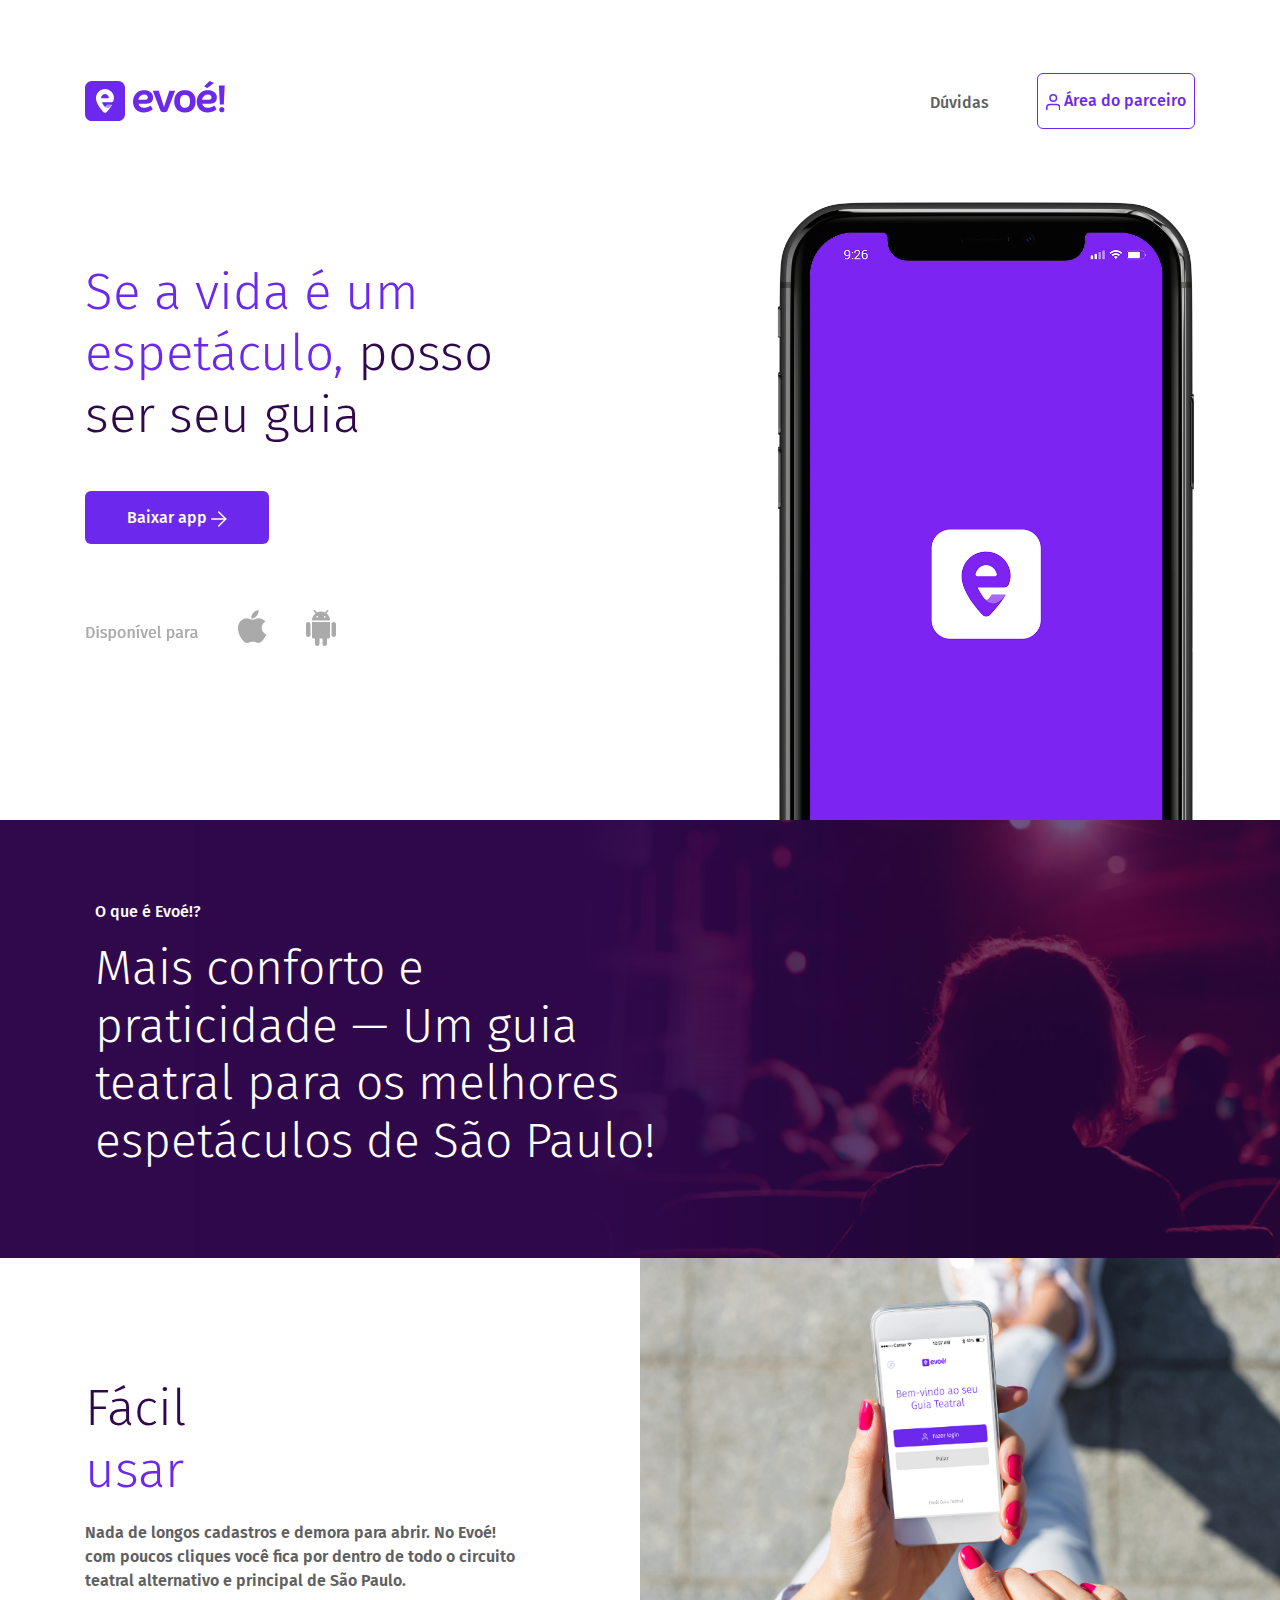
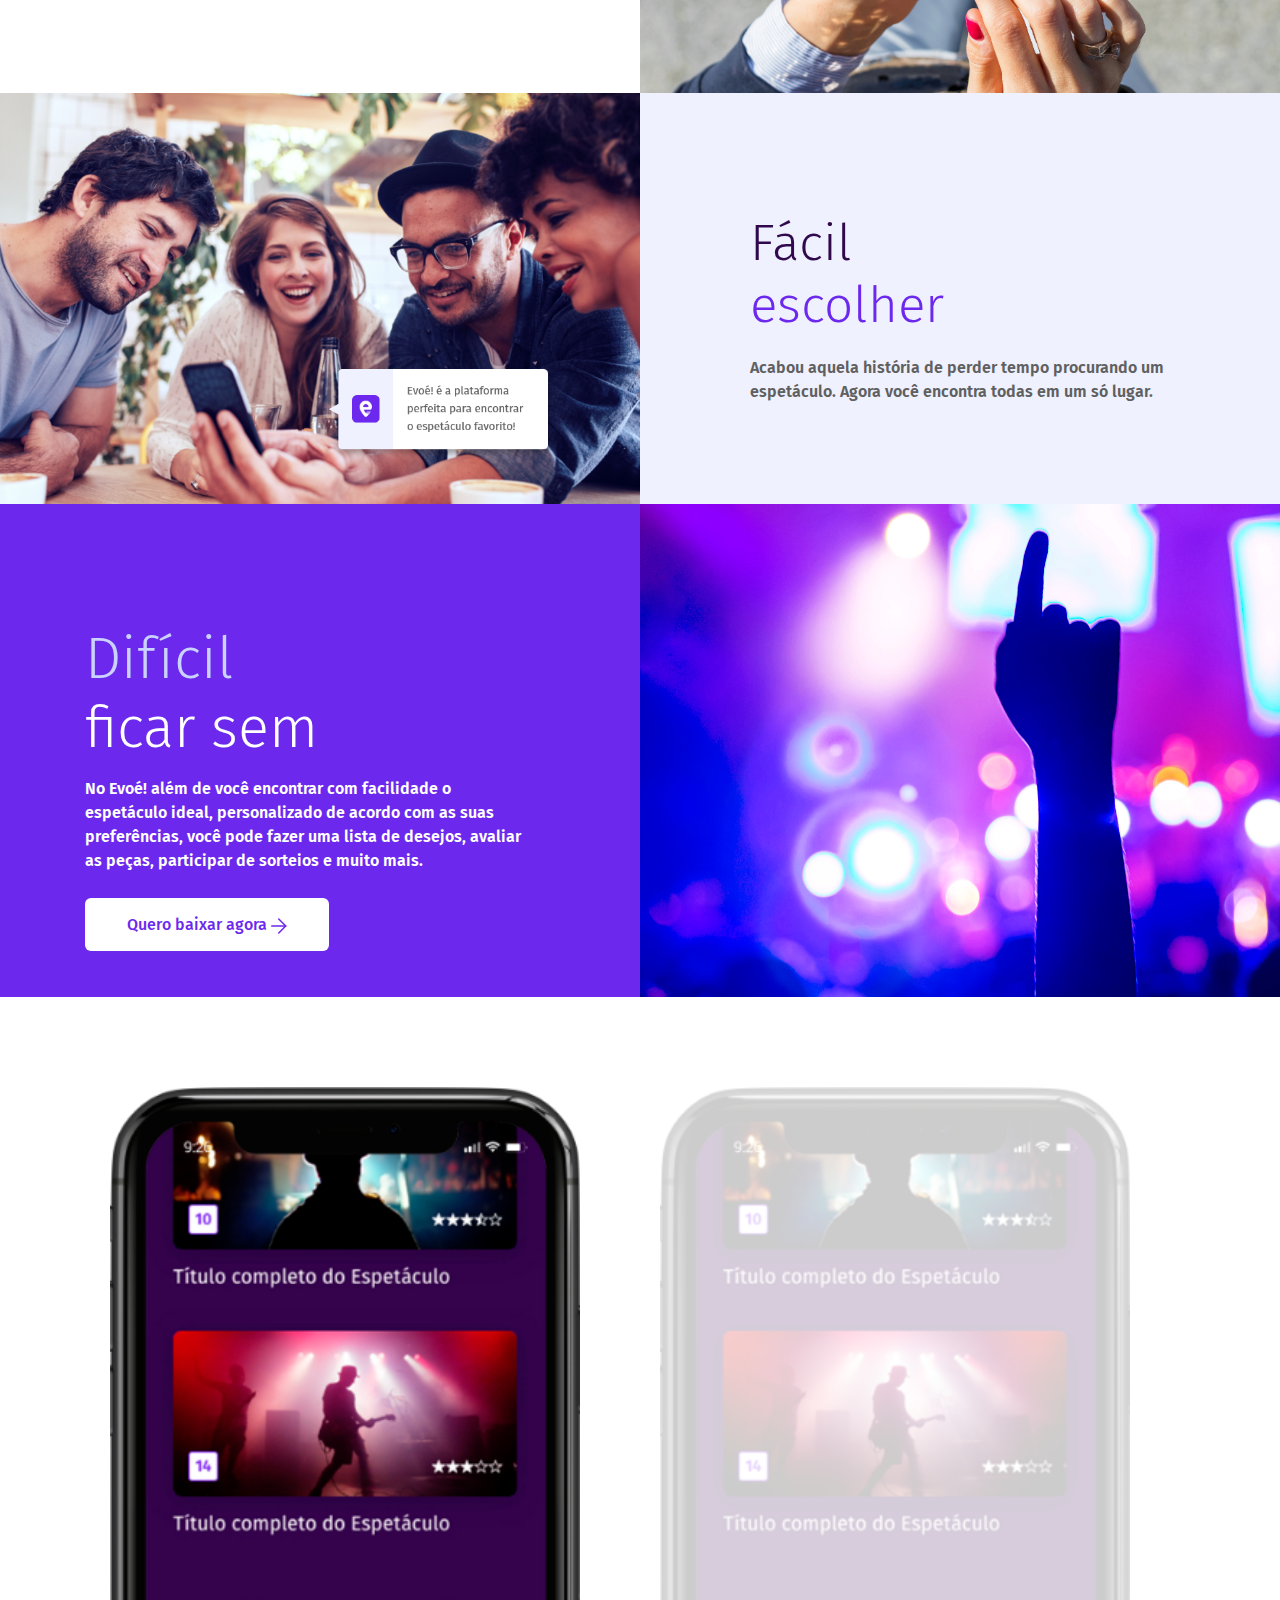
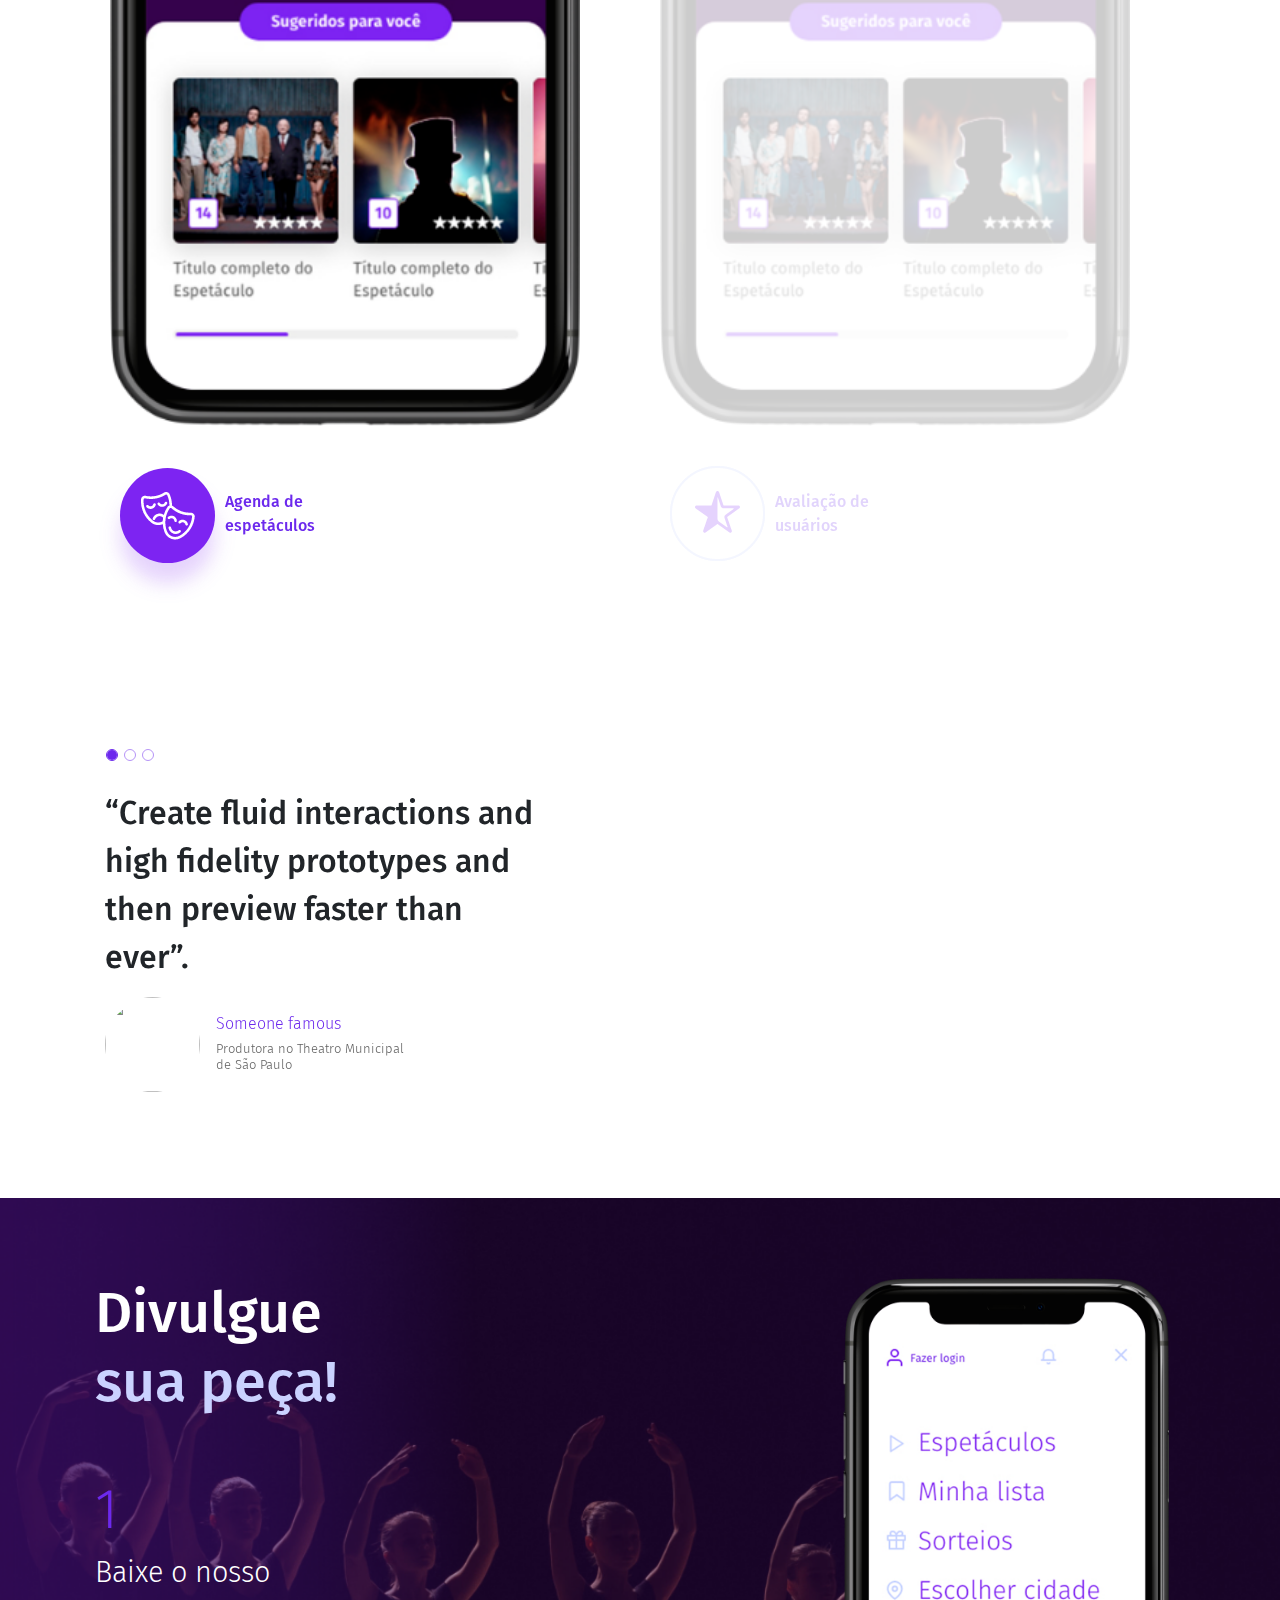
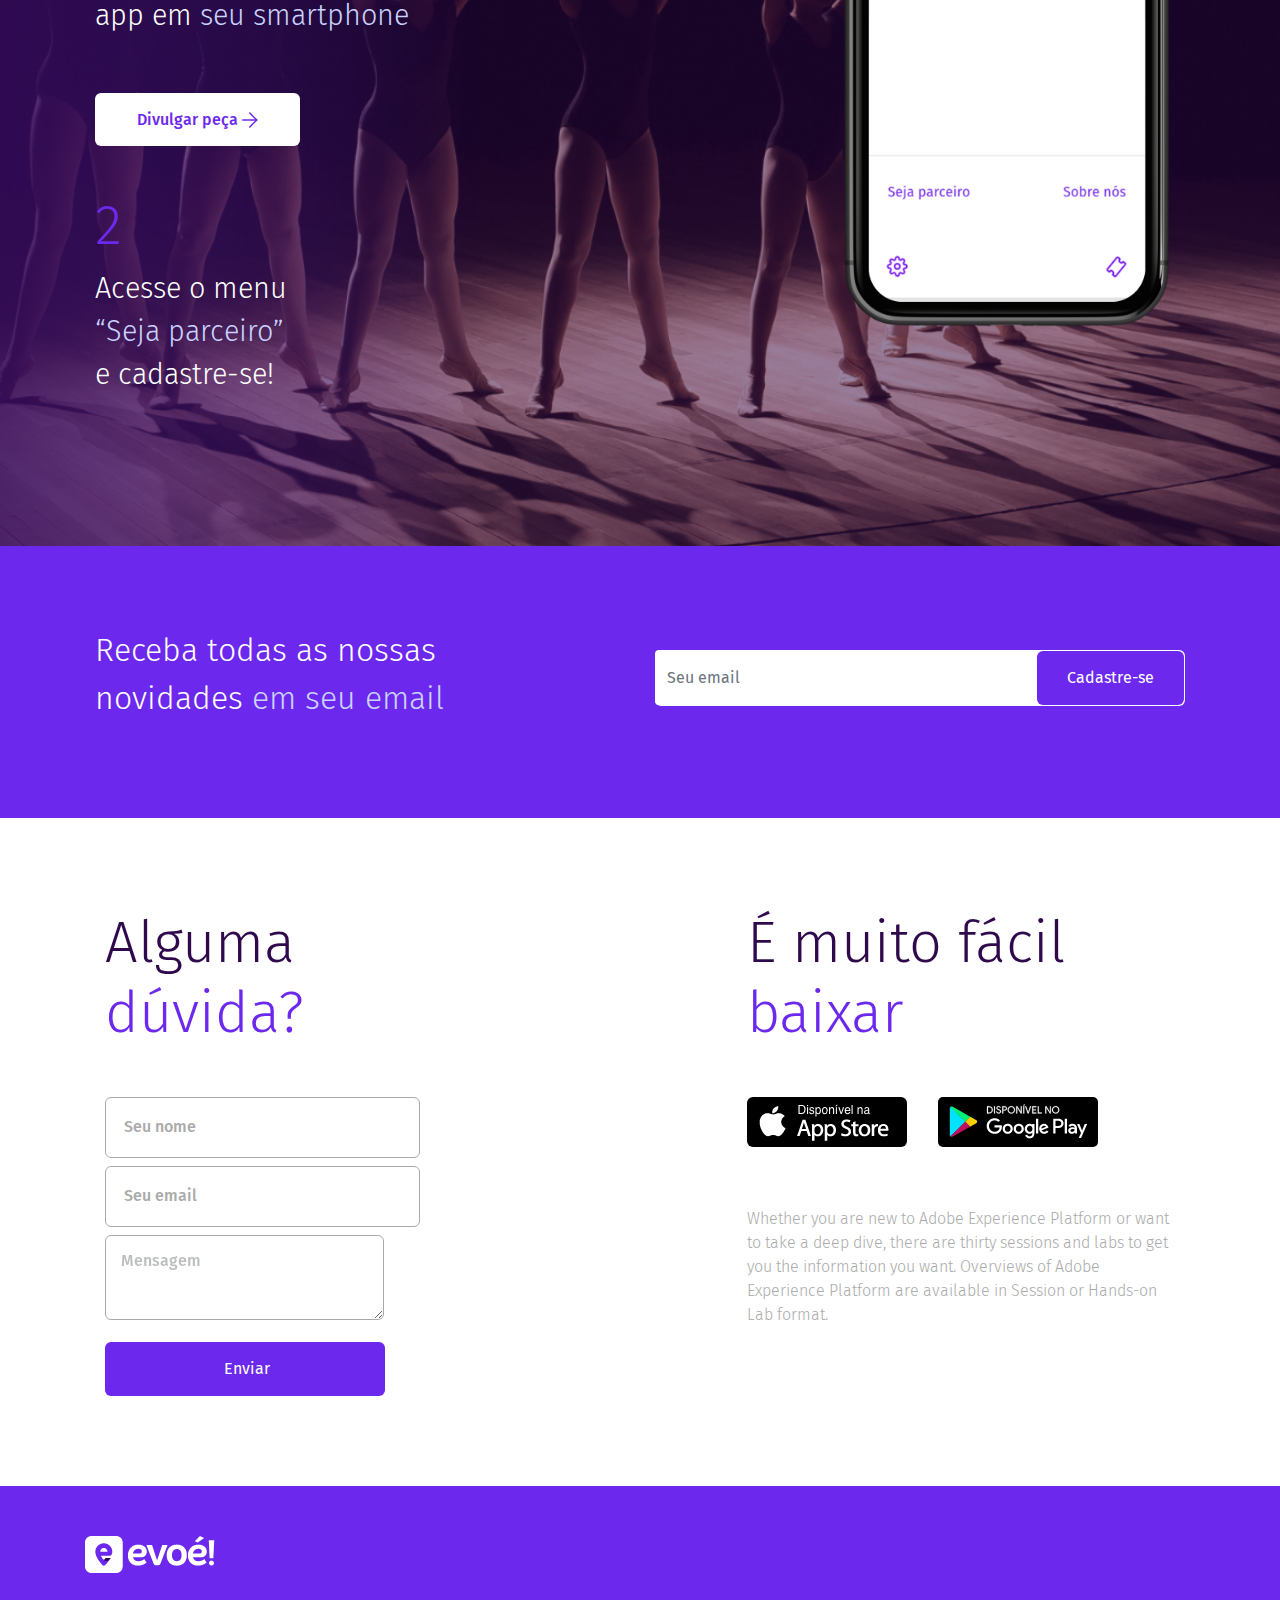
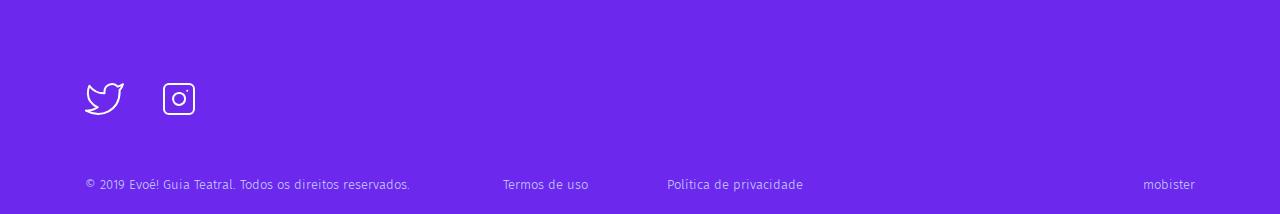
==== index.html @ 90851641 "acho q agora acabou" ====
<!doctype html>
<html lang="pt-br">
  <head>
    <!-- Required meta tags -->
    <meta charset="utf-8">
    <meta name="viewport" content="width=device-width, initial-scale=1, shrink-to-fit=no">

    <!-- Bootstrap CSS -->
    <link rel="stylesheet" href="https://stackpath.bootstrapcdn.com/bootstrap/4.4.1/css/bootstrap.min.css" integrity="sha384-Vkoo8x4CGsO3+Hhxv8T/Q5PaXtkKtu6ug5TOeNV6gBiFeWPGFN9MuhOf23Q9Ifjh" crossorigin="anonymous">
    <link rel="stylesheet" type="text/css" href="./slick/slick.css">
    <link rel="stylesheet" type="text/css" href="./slick/slick-theme.css">
   
    <link rel="stylesheet" href="css/styles.css">

    <link href="https://fonts.googleapis.com/css?family=Fira+Sans:300,400,500,600,700&display=swap" rel="stylesheet">


    <title>Evoe</title>
  </head>
  <body>

    <nav class="navbar navbar-expand-lg" id="mainNav">
      <div class="container">
        <a class="navbar-brand" href="index.html"><img src="img/logo.png" alt="" class="img-fluid"></a>
        <button class="navbar-toggler navbar-toggler-right collapsed" type="button" data-toggle="collapse" data-target="#navbarResponsive" aria-controls="navbarResponsive" aria-expanded="false" aria-label="Toggle navigation">
          <span class="navbar-toggler-icon"></span>
        </button>
        <div class="navbar-collapse collapse" id="navbarResponsive" >
          <ul class="navbar-nav ml-auto">
            <li class="nav-item botao-duvidas">
              <a class="nav-link" href="#">Dúvidas</a>
            </li>
            <li class="nav-item">
              <a class="nav-link botao-area" href="#">
                <svg xmlns="http://www.w3.org/2000/svg" width="14.5" height="16.125" viewBox="0 0 14.5 16.125">
                  <g id="users" transform="translate(-0.25 -2.25)">
                    <path id="Caminho_236" data-name="Caminho 236" d="M14,19.875V18.25A3.25,3.25,0,0,0,10.75,15H4.25A3.25,3.25,0,0,0,1,18.25v1.625" transform="translate(0 -2.25)" fill="none" stroke="#6c29ed" stroke-linecap="round" stroke-linejoin="round" stroke-width="1.5"/>
                    <circle id="Elipse_21" data-name="Elipse 21" cx="3.25" cy="3.25" r="3.25" transform="translate(4.25 3)" stroke-width="1.5" stroke="#6c29ed" stroke-linecap="round" stroke-linejoin="round" fill="none"/>
                  </g>
                </svg>
                
                Área do parceiro
              </a>
            </li>
          </ul>
        </div>
      
    </nav>
    

    <div class="container">
        <div class="row">
          <div class="col-md-7">
            <h1 class="enfase1"><span class="cor1"> Se a vida é um<br/> espetáculo,</span> posso<br/> ser seu guia</h1>
            <a href="http://" class="botao2 d-block d-lg-inline">Baixar app <svg xmlns="http://www.w3.org/2000/svg" width="15.5" height="16.121" viewBox="0 0 15.5 16.121">
              <g id="arrow-right" transform="translate(-4.25 -3.939)">
                <line id="Linha_48" data-name="Linha 48" x2="14" transform="translate(5 12)" fill="none" stroke="#fff" stroke-linecap="round" stroke-linejoin="round" stroke-width="1.5"/>
                <path id="Caminho_237" data-name="Caminho 237" d="M12,5l7,7-7,7" fill="none" stroke="#fff" stroke-linecap="round" stroke-linejoin="round" stroke-width="1.5"/>
              </g>
            </svg>
            </a>

            <br/>

            <img src="img/disponivel.png" alt="" class="img-fluid disponivel">
          </div>
          <div class="col-md-5">
            <img src="img/celular.png" alt="" class="img-fluid float-right celular">
          </div>
        </div>
      </div>

    <section class="section1">
      <div class="container">
       <div class="row">
         <div class="col-md-12">
          <p class="d-none d-lg-block">O que é Evoé!?</p>
          <h1>Mais conforto e<br/> praticidade — Um guia<br/> teatral para os melhores<br/> espetáculos de São Paulo!</h1>
         </div>
       </div>
      </div>
    </section>

    <section class="section2">
        <div class="container">
         <div class="row">
          <div class="col-md-5">
            <h1>Fácil<br/> <span class="cor1">usar</span></h1>
            <p class="subtexto">
              Nada de longos cadastros e demora para abrir. No Evoé! com poucos cliques você fica por dentro de todo o circuito teatral alternativo e principal de São Paulo.
            </p>
            <img src="img/facilUsar.png" class="img-composicao img-fluid d-md-none d-lg-none" alt="">
          </div>
         </div>
        </div>
    </section>

    <section class="section3">
      <div class="container">
       <div class="row">
        <div class="col-md-5 offset-md-7">
          <h1>Fácil<br/> <span class="cor1">escolher</span></h1>
          <p class="subtexto">
            Acabou aquela história de perder tempo procurando um espetáculo. Agora você encontra todas em um só lugar.          </p>
          <img src="img/facilEscolher.png" class="img-composicao img-fluid d-md-none d-lg-none" alt="">
        </div>
       </div>
      </div>
  </section>

  <section class="section4">
    <div class="container">
     <div class="row">
      <div class="col-md-5">
        <h1>Difícil<br/> <span class="cor1">ficar sem</span></h1>
        <p class="subtexto">
          No Evoé! além de você encontrar com facilidade o espetáculo ideal, personalizado de acordo com as suas preferências, você pode fazer uma lista de desejos, avaliar as peças, participar de sorteios e muito mais.        </p>
          <a href="#" class="botao3 d-block d-lg-inline">Quero baixar agora <svg xmlns="http://www.w3.org/2000/svg" width="15.5" height="16.121" viewBox="0 0 15.5 16.121">
            <g id="arrow-right" transform="translate(-4.25 -3.939)">
              <line id="Linha_48" data-name="Linha 48" x2="14" transform="translate(5 12)" fill="none" stroke="#6c29ed" stroke-linecap="round" stroke-linejoin="round" stroke-width="1.5"/>
              <path id="Caminho_237" data-name="Caminho 237" d="M12,5l7,7-7,7" fill="none" stroke="#6c29ed" stroke-linecap="round" stroke-linejoin="round" stroke-width="1.5"/>
            </g>
          </svg>
          </a>
        <img src="img/dificilFicar.png" class="img-composicao img-fluid d-md-none d-lg-none" alt="">
      </div>
     </div>
    </div>
</section>

<section class="section5">
  <div class="container">
    <div id="carouselExampleIndicators d-none" class="carousel slide d-none" data-ride="carousel">
      <div class="row">
        <h1>Desfrute da melhor <br/><span class="cor1">experiência</span></h1>

      </div>
      <div class="row flex-column-reverse flex-lg-row">
      
            <div class="col-md-8">

              <ol class="carousel-indicators desfrute d-flex d-md-block">
                <li data-target="#carouselExampleIndicators" data-slide-to="0" class="active">
                  Agenda de <br/>espetáculos
                </li>
                <li data-target="#carouselExampleIndicators" data-slide-to="1">
                  Avaliação de <br/>usuários
                </li>
                <li data-target="#carouselExampleIndicators" data-slide-to="2">
                  Sorteio de <br/>ingressos
                </li>
              </ol>
            </div>
            <div class="col-md-4">
              <div id="carouselExampleIndicators" class="carousel slide" data-ride="carousel">
                <ol class="carousel-indicators desfrute2 d-none d-md-flex">
                  <li data-target="#carouselExampleIndicators" data-slide-to="0" class="active"></li>
                  <li data-target="#carouselExampleIndicators" data-slide-to="1"></li>
                  <li data-target="#carouselExampleIndicators" data-slide-to="2"></li>
                </ol>
                <div class="carousel-inner">
                  <div class="carousel-item active">
                    <img src="img/app_evoe_03.png" class="d-block w-100" alt="...">
                  </div>
                  <div class="carousel-item">
                    <img src="img/app_evoe_03.png" class="d-block w-100" alt="...">
                  </div>
                  <div class="carousel-item">
                    <img src="img/app_evoe_03.png" class="d-block w-100" alt="...">
                  </div>
                </div>
              </div>
            </div>
      </div>
      </div>
    </div>
    
    <section class="center slider">
      <div class="cont-slider">
        <img src="img/app_evoe_03.png"  alt="...">
        <div class="carousel-icones agenda">
          Agenda de <br/>espetáculos
        </div>
      </div>
      <div class="cont-slider">
        <img src="img/app_evoe_03.png"  alt="...">
        <div class="carousel-icones avaliacao">
          Avaliação de<br/>usuários
        </div>
      </div>
      <div class="cont-slider">
        <img src="img/app_evoe_03.png"  alt="...">
        <div class="carousel-icones sorteio">
          Sorteio de<br/>ingressos
        </div>
      </div>
    
    </section>
</section>

<section class="section6">
  <div class="container">
  
    <div class='row'>
      <div class='col-md-6'>
        <div class="carousel slide sq-crousal4" data-ride="carousel" id="sq-crousal4" >
          <!-- Bottom Carousel Indicators -->
          <ol class="carousel-indicators">
            <li data-target="#sq-crousal4" data-slide-to="0" class="active"></li>
            <li data-target="#sq-crousal4" data-slide-to="1"></li>
            <li data-target="#sq-crousal4" data-slide-to="2"></li>
          </ol>
          
          <!-- Carousel Slides / Quotes -->
          <div class="carousel-inner">
          
            <!-- Quote 1 -->
            <div class="carousel-item active">
              <blockquote>
                <div class="row">
                  <div class="col-md-10 d-block">
                    <p class="testimonial">“Create fluid interactions and high fidelity prototypes and then preview faster than ever”.</p>
                    <img class="rounded-circle float-left" src="https://www.tutorialrepublic.com/examples/images/clients/4.jpg" >
                    <div class="feedback-text h-30 d-md-flex d-block justify-content-center flex-column pl-3">
                          
                            <p class="nome">Someone famous</p>
                              <p class="cargo">Produtora no Theatro Municipal<br/> de São Paulo
                            </p>
                    </div>
                  </div>
                </div>
              </blockquote>
            </div>
            <!-- Quote 2 -->
            <div class="carousel-item">
          <blockquote>
            <div class="row">
              <div class="col-md-10 d-block">
                <p class="testimonial">“Create fluid interactions and high fidelity prototypes and then preview faster than ever”.</p>
                <img class="rounded-circle float-left" src="https://www.tutorialrepublic.com/examples/images/clients/4.jpg" >
                <div class="feedback-text h-30 d-flex justify-content-center flex-column pl-3">
                      
                        <p class="nome">Someone famous</p>
                          <p class="cargo">Produtora no Theatro Municipal<br/> de São Paulo
                        </p>
                </div>
              </div>
            </div>
          </blockquote>
            </div>
            <!-- Quote 3 -->
            <div class="carousel-item">
              <blockquote>
                <div class="col-md-10 d-block">
                  <p class="testimonial">“Create fluid interactions and high fidelity prototypes and then preview faster than ever”.</p>
                  <img class="rounded-circle float-left" src="https://www.tutorialrepublic.com/examples/images/clients/4.jpg" >
                  <div class="feedback-text h-30 d-flex justify-content-center flex-column pl-3">
                        
                          <p class="nome">Someone famous</p>
                            <p class="cargo">Produtora no Theatro Municipal<br/> de São Paulo
                          </p>
                  </div>
                </div>
                  </div>
              </blockquote>
            </div>
          </div>
          
          <!-- Carousel Buttons Next/Prev -->
           <!-- Left and right controls -->
        <a class="carousel-control-prev" href="#sq-crousal4" data-slide="prev">
        <span class="fa fa-angle-left"></span>
        </a>
        <a class="carousel-control-next" href="#sq-crousal4" data-slide="next">
        <span class="fa fa-angle-right"></span>
        </a>
        </div>                          
      </div>

  </div>
</section>

<section class="section7">
  <div class="container">
    <div class="row">
      <div class="col-xs-12 col-sm-8">
        <h1>Divulgue<br/> <span class="destaque">sua peça!</span></h1>

        <div class="row d-none d-sm-block">
          <div class="col-6">
            <h4 class="numero-passo">1</h4>
            <p class="passo">
              Baixe o nosso<br> app em <span class="destaque"> seu smartphone</span>
            </p>
            <a href="http://" class="botao3 d-none d-md-block d-lg-inline">Divulgar peça <svg xmlns="http://www.w3.org/2000/svg" width="15.5" height="16.121" viewBox="0 0 15.5 16.121">
              <g id="arrow-right" transform="translate(-4.25 -3.939)">
                <line id="Linha_48" data-name="Linha 48" x2="14" transform="translate(5 12)" fill="none" stroke="#6c29ed" stroke-linecap="round" stroke-linejoin="round" stroke-width="1.5"></line>
                <path id="Caminho_237" data-name="Caminho 237" d="M12,5l7,7-7,7" fill="none" stroke="#6c29ed" stroke-linecap="round" stroke-linejoin="round" stroke-width="1.5"></path>
              </g>
            </svg></a>
          </div>
          <div class="col-6">
            <h4 class="numero-passo">2</h4>
            <p class="passo">
              Acesse o menu <br><span class="destaque">“Seja parceiro”</span><br> e cadastre-se!
            </p>
          </div>
        </div>

        <div class="row d-block d-sm-none">
          <div class="app">
            <ul class="hs full">
              <li class="item">
                <h4 class="numero-passo">1</h4>
                <p class="passo">
                  Baixe o nosso<br> app em <span class="destaque"> seu smartphone</span>
                </p>

              </li>
              <li class="item">
                <h4 class="numero-passo">2</h4>
                  <p class="passo">
                    Acesse o menu <br><span class="destaque">“Seja parceiro”</span><br> e cadastre-se!
                  </p>
              </li>
              
            </ul>
          </div>
          <a href="http://" class="botao3 d-lg-inline">Divulgar peça <svg xmlns="http://www.w3.org/2000/svg" width="15.5" height="16.121" viewBox="0 0 15.5 16.121">
            <g id="arrow-right" transform="translate(-4.25 -3.939)">
              <line id="Linha_48" data-name="Linha 48" x2="14" transform="translate(5 12)" fill="none" stroke="#6c29ed" stroke-linecap="round" stroke-linejoin="round" stroke-width="1.5"></line>
              <path id="Caminho_237" data-name="Caminho 237" d="M12,5l7,7-7,7" fill="none" stroke="#6c29ed" stroke-linecap="round" stroke-linejoin="round" stroke-width="1.5"></path>
            </g>
          </svg></a>
        </div>
      </div>
      <div class="col-md-4 d-none d-sm-block">
        <img src="img/aplicacao_evoe.png" alt="" class="img-fluid">
      </div>
    </div>
  </div>
</section>

<section class="newsletter">
  <div class="container">
    <div class="row">
      <div class="col-md-6">
        <p>Receba todas as nossas<br/> novidades <span class="destaque">em seu email</span></p>
      </div>
      <div class="col-md-6">
        <form action="/" method="post" >
          <div class="input-group mb-3 group-custom">
            <input type="text" class="form-control inp-newsletter" placeholder="Seu email" aria-label="Seu email" aria-describedby="basic-addon2">
            <div class="input-group-append">
              <button type="submit" id="basic-addon2">Cadastre-se</button>
            </div>
          </div>
        </form>
      </div>
    </div>
  </div>
</section>

<div class="section8">
  <div class="container">
    <div class="row">
      <div class="col-md-7">
        <h1>Alguma<br/> <span class="destaque">dúvida?</span></h1>
        <form action="" method="post" class="form-duvida">
            <div class="centered">
              <label><input type="text" class="textfield" required><span class="placeholder">Seu nome</span></label>
           </div>
           <div class="centered">
            <label><input type="text" class="textfield" required><span class="placeholder">Seu email</span></label>
          </div>
          <div class="is-floating-label">
            <label>Mensagem</label>
            <textarea class="textareafield"></textarea>
          </div>
          <button class="d-block bt-enviar">Enviar</button>
        </form>
      </div>
      <div class="col-md-5">
        <h1>É muito fácil <br/> <span class="destaque">baixar</span></h1>
        <div class="row" style="margin-top: 50px;">
          <div class="col-md-5">
            <img src="img/appStore.png" alt="" class="img-fluid stores">
          </div>
          <div class="col-md-5">
            <img src="img/googleplay.png" alt="" class="img-fluid stores">
          </div>
        </div>
        <div class="row">
          <div class="col-md-12">
            <p class="text1">Whether you are new to Adobe Experience Platform or want to take a deep dive, there are thirty sessions and labs to get you the information you want. Overviews of Adobe Experience Platform are available in Session or Hands-on Lab format.</p>
          </div>
        </div>
      </div>
    </div>
  </div>
</div>


<footer class="footer">
  <div class="container">
    <div class="row">
      <div class="col-md-12">
        <img src="img/evoe-rodape.png" class="img-fluid logo-rodape" alt="">

        <br> 
        <ul class="list-unstyled list-inline list-social">
          <li class="list-inline-item">
            <a href="http://">
              <img src="img/twitter.svg" alt="">
            </a>
          </li>
          <li class="list-inline-item">
            <a href="http://">
              <img src="img/instagram.svg" alt="">
            </a>
          </li>
        </ul>
        

       
        <div class="row institucional">
          <div class="col-md-4">
            © 2019 Evoé! Guia Teatral. Todos os direitos reservados.
          </div>
          <div class="col-md-2 d-lg-flex justify-content-center align-items-center">
            <a href="termos.html">
              Termos de uso
            </a>
          </div>
          <div class="col-md-2 d-lg-flex justify-content-center align-items-center">
            <a href="politica-privacidade.html">
              Política de privacidade
            </a>
          </div>
          <div class="col-md-4 d-lg-flex justify-content-end align-items-center">
            <a class="link-mobister" href="https://mobister.com.br" target="_blank">mobister</a>
          </div>
        </div>
      </div>
    </div>
  </div>
</footer>

  


    <script src="https://cdnjs.cloudflare.com/ajax/libs/jquery/3.3.1/jquery.min.js" ></script>
    <script src="https://cdn.jsdelivr.net/npm/popper.js@1.16.0/dist/umd/popper.min.js"></script>
    <script src="https://stackpath.bootstrapcdn.com/bootstrap/4.4.1/js/bootstrap.min.js" ></script>
    <script src="https://cdnjs.cloudflare.com/ajax/libs/Swiper/4.3.5/js/swiper.min.js" ></script>
    <script src="./slick/slick.js" type="text/javascript" charset="utf-8"></script>
    <script src="js/main.js"></script>
  </body>
</html>
---- css/styles.css ----
html, body {
    position: relative;
    height: 100%;
  }

body {
    font-family: 'Fira Sans' !important ;
    font-size: 16px;
    font-weight: 500;
}

a:hover {
    text-decoration: none;
}

#mainNav {
    margin-top: 65px;
    margin-bottom: 65px;
}

.botao-duvidas {
    margin-right: 40px; 
}

.botao-duvidas a {
    color:#606060;
    margin-top: 10px;
}

#mainNav .navbar-toggler-icon {
    background-image: url(../img/hambuger.svg);
}

.botao-area {
    color: #6C29ED;
    border:1px solid #6C29ED;
    padding: 15px 20px;
    border-radius: 6px;
}

.section5 {
    overflow: hidden;
}

.enfase1 ,
.section2 h1 ,
.section3 h1,
.privacidade h1,
.section5 h1
{
    font-size: 3.2rem;
    margin-top: 60px;
    margin-bottom: 20px;
    font-weight: 300;
    color: #30094D;
}

.privacidade h1 {
    color: #6C29ED;
}

.enfase1 {
    margin-bottom: 60px;
}


.enfase1 .cor1 ,
.section2 h1 .cor1 ,
.section3 h1 .cor1,
.section5 h1 .cor1
{
    color: #6C29ED;
}

.botao2 {
    background-color: #6C29ED;
    color: #fff;
    padding: 17px 42px;
    border-radius: 6px;
    margin-top: 70px;
    text-align: center;
}

.disponivel {
    margin-top: 80px;
    margin-bottom: 40px;
}

.section1 , .section7{
    color: #fff;
    background:#30094D url(../img/bg1.png) center right no-repeat;
    background-size: auto 100%;
    padding: 80px;
}

.section7 {
    background-image: url(../img/bg-divulgue.png);
}

.section7  .numero-passo {
    color: #6C29ED;
    font-size: 3.5rem;
    margin-top: 60px;
    font-weight: 300;
}


.section7 h1 {
    font-size: 3.6rem;
}

.section7 .passo {
    font-weight: 300;
    font-size: 1.8rem;
    color: #fff;
    margin-bottom: 70px;
}

.destaque {
    color: #CAD2FF;
}

.section1 h1 
{
    color: #fff;
    font-size: 3rem;
    font-weight: 300;
}

.section2 ,
.section3,
.section4
{
    position: relative;
    padding: 60px;
}

.section2::before ,
.section3::before ,
.section4::before {
    position: absolute;
    content: '';
    width: 50%;
    right: 0;
    top: 0;
    height: 100%;
    background-image: url(../img/facilUsar.png);
    background-size: cover;
    background-position: center center;
}

.section3 {
    background: #EFF1FF;
}

.section3::before {
    background:url(../img/facilEscolher.png);
    background-position: center left;
    background-size: cover;
    left: 0;
}

.section4 {
    background-color:#6C29ED;
}

.section4::before { 
    background:#6C29ED url(../img/dificilFicar.png);
}

.subtexto {
    color: #606060;
    margin-top: 15px;
    margin-bottom: 40px;
    font-weight: 600;
}

.section4 h1 {
    color: #CAD2FF;
    font-weight: 300;
    font-size: 3.6rem;
    margin-top: 60px;
}
.section4 h1 .cor1 {
    color: #fff;
}

.section4 .subtexto{
    color: #fff;
}

.img-composicao {
    position: relative;
    z-index: 1;
}

.botao3 {
    background-color: #fff;
    color: #6C29ED;
    padding: 17px 42px;
    border-radius: 6px;
    position: relative;
    z-index: 4;
    text-align: center;
}


  .privacidade .wrapper {
      background-color: #F8F9FF;
      padding-top: 70px;
      padding-bottom: 70px;
      margin-top: 50px;
      margin-bottom: 130px;
  }

  .privacidade .wrapper h4 {
      color: #30094D;
      margin-bottom: 25px;
  }

  .privacidade .wrapper p {
      margin-bottom: 30px;
      color: #606060;
  }

  .privacidade .subtitulo {
      color: #30094D;
  }


  .newsletter {
      background-color: #6C29ED;
      padding: 80px;
  }

  .newsletter p {
      color: #fff;
      font-size: 2rem;
      font-weight: 300;
  }

  .inp-newsletter {
      height: 55px;
      border: 0;
  }

  .group-custom {
    margin-top: 24px;
    background-color: #fff;
    border-radius: 6px;
  }

  .input-group-append {
    margin: 1px;
  }

  #basic-addon2 {
      background-color: #6C29ED;
      color: white;
      border:none;
      border-radius: 6px;
      padding: 15px 30px;
  }

  .section8 {
    margin: 90px;
}

  .section8 h1 {
      color: #30094D;
      font-weight: 300;
      font-size: 3.6rem;
  }

  .section8 h1 .destaque {
      color: #6C29ED;
  }

.textfield {
   position: relative;
   padding: 30px 90px 5px 18px;
    border:1px solid #AAAAAA;
    border-radius:6px;
    box-shadow: none;
}

.form-duvida {
    position: relative;
}

.centered ,
.is-floating-label
{
    position: relative;
}

.centered:first-child {
    margin-top: 50px;
}

.centered span {
    position: absolute;
    z-index: 1;
    top: 13px;
    left: 14px;
    color: #AAAAAA; 
    padding: 5px;
}
.textfield:focus ,
.is-floating-label.is-focused textarea.textareafield 
{
    border:1px solid #6C29ED;
    outline: none;
    color:#6C29ED;
}
input:focus ~ span,
input:not(:focus):valid ~ span {
    top:0px;
    color:#30094D;
}
.textfield, span , .textareafield  {
	transition: ease-in-out 0.2s all;
	-webkit-transition: ease-in-out 0.2s all;
	-moz-transition: ease-in-out 0.2s all;
	-o-transition: ease-in-out 0.2s all;
}

.text1 {
    color: #AAAAAA;
    font-weight: 300;
    margin-top: 60px;
}

textarea.textareafield {
    border:1px solid #AAAAAA;
    box-shadow: none;
    outline: 0;
    position: relative;
    padding: 30px 100px 5px 18px;
    border-radius: 6px;
    z-index: 1;
    width: 279px;
  }

  .is-floating-label {
   
    margin-bottom: 15px;
    
  }
  .is-floating-label input {
    position: absolute;
    left: 0;
    background-color: transparent;
  }
  .is-floating-label label {
    opacity: 0.3;
    pointer-events: none;
    position: absolute;
    transform: translate3d(0, 0, 0) scale(1);
    transform-origin: left top;
    transition: 100ms;
    z-index: 10;
    left: 16px;
    top: 14px;
  }
  .is-floating-label.is-focused label {
    transform: translateY(-10px);
    color:#30094D;
    opacity: 1;
  }

  .bt-enviar {
      background-color: #6C29ED;
      color: #fff;
      border-radius: 6px;
      padding: 15px 115px 15px 119px;
      outline: none;
      border: 0;
  }
.footer {
    background-color: #6C29ED;
    font-size: 13px;
    color: #CAD2FF;
    font-weight: 300;
    padding: 50px 0 20px 0;
}

.footer a {
    color: #CAD2FF;
}

.footer .list-social li:first-child {
    margin-right: 35px;
}

.footer .logo-rodape {
    margin-bottom: 110px;
}

.footer .institucional {
    margin-top: 60px;
}

.sq-crousal4 .carousel-indicators li::before {width: 15px;height: 15px;background: #444;border-radius: 50%;	border: solid 2px #AAACAE;
	transition: all 0.3s ease 0s;box-shadow: 6px 6px 8px #E9E0E0 inset;}
	.sq-crousal4 .carousel-indicators li.active::before {background: #1870ed;box-shadow: 2px 3px 2px #e5edf8 inset;border-color: #1870ed;}
	.sq-crousal4 .carousel-indicators {top: -40px;}
	.sq-crousal4 li {width: 10px; height: 10px;}
	.sq-crousal4 .fa-angle-left {font-size: 45px;color: #444;left: -30px;position: relative;top: -17px;}
    .sq-crousal4 .fa-angle-right {font-size: 45px;color: #444;right: -30px;position: relative;top: -17px;}
    
    .sq-crousal4 .carousel-indicators li {
        border-radius: 30px;
        border: 1px solid #6C29ED;
    }


    .sq-crousal4 .carousel-indicators .active {
        background-color: #6C29ED;;
    }
    .sq-crousal4 .carousel-indicators li {
        border-radius: 30px;
    }

    .sq-crousal4 .carousel-indicators {
        left: -80px;
        right: auto;
    }

    .h-30 {
            height: 30%!important;
    }

    .sq-crousal4 img {
        width: 95px;
        height: 95px;
    }

    .feedback-text p {
        margin-bottom: 0px;
    }

    .feedback-text .nome {
        color: #6C29ED;
        margin-bottom: 5px;
        font-weight: 300;
    }

    .feedback-text .cargo {
        color: #606060;
        line-height: 16px;
        font-weight: 300;
        font-size: 13px;
    }

    .sq-crousal4 .testimonial {
        font-size: 2rem;
    }
  

.section6 ,
.section5
{
    padding: 90px;
}

.desfrute {
    position: relative;
    margin-left: 0;
    display: block;
}

.desfrute li {
    opacity: 1;
    width: 330px;
    height: 143px;
    margin-left: 0;
    text-indent: 132px;
    white-space: pre-line;
    padding-left: 135px;
    color: #CAD2FF;
}

.carousel-icones {
    width: 330px;
    height: 143px;
    margin-left: 0;
    text-indent: 132px;
    white-space: pre-line;
    padding-left: 135px;
    color: #6C29ED;
    margin-top: 40px;
    margin-left: -20px;
}

.agenda {
    background: url(../img/icone-agenda.png) 0 0 no-repeat;
}

.slick-current .agenda {
    background: url(../img/icone-agenda.png) no-repeat;
    background-position: 0 -160px;
}

.avaliacao {
    background: url(../img/icone-avaliacao-usuario.png) 0 0 no-repeat;
}

.slick-current .avaliacao {
    background: url(../img/icone-avaliacao-usuario.png) no-repeat;
    background-position: 0 -160px;
}

.sorteio {
    background: url(../img/icone-sorteio.png) 0 0 no-repeat;
}

.slick-current .sorteio {
    background: url(../img/icone-sorteio.png) no-repeat;
    background-position: 0 -160px;
}

.desfrute li:nth-child(2),
.desfrute li:nth-child(3) {
    margin-top: -40px;
}

.desfrute li:first-child {
    background: url(../img/icone-agenda.png) 0 0 no-repeat;
}

.desfrute li:nth-child(2) {
    background: url(../img/icone-avaliacao-usuario.png) 0 0 no-repeat;
}

.desfrute li:nth-child(3) {
    background: url(../img/icone-sorteio.png) 0 0 no-repeat;
}

.desfrute li:first-child:hover ,
.desfrute li:first-child.active,
.desfrute li:nth-child(2):hover ,
.desfrute li:nth-child(2).active,
.desfrute li:nth-child(3):hover ,
.desfrute li:nth-child(3).active
{
    background-position: 0 -160px;
    animation: fadein 0.3s;
   -moz-animation: fadein 0.3s; /* Firefox */
   -webkit-animation: fadein 0.3s; /* Safari and Chrome */
   -o-animation: fadein 0.3s; 
   color:#6C29ED;
}

.desfrute2 {
    bottom: -60px;
}

.desfrute2 li {
    width: 10px;
    height: 10px;
    border-radius: 30px;
    border: none;
    border: 1px solid #6C29ED;
    margin-right: 20px;
}

.desfrute2 .active {
    background-color: #6C29ED;
}


.section5 .slick-slide {
    opacity: 0.2;
}

.section5 .slick-current {
    opacity: 1;
}


.slick-slide img {
    width: inherit;
}

.cont-slider {
    padding: 0 60px 0 20px;
}

  
:root {
    --gutter: 30px;
  }
  
  .app {
    padding: var(--gutter) 0;
    display: grid;
    grid-gap: var(--gutter) 0;
    grid-template-columns: var(--gutter) 1fr var(--gutter);
    align-content: start;
  }
  
  .app > * {
    grid-column: 2 / -2;
  }
  
  .app > .full {
    grid-column: 1 / -1;
  }
  
  .hs {
    display: grid;
    grid-gap: calc(var(--gutter) / 2);
    grid-template-columns: repeat(2, calc(84% - var(--gutter) * 2));
    grid-template-rows: minmax(150px, 1fr);
    padding: 0 0px;
    overflow-x: scroll;
    scroll-snap-type: x proximity;
    padding-bottom: calc(.75 * var(--gutter));
    margin-bottom: calc(-.25 * var(--gutter));
  }
  
  .hs > li:last-child {
    margin-right: 20px;
  }
  

  
  ul {
    list-style: none;
    padding: 0;
  }
  
  
  .app {
    width: 412px;
    /* height: 667px; */
    /* background: #DBD0BC; */
    overflow-y: scroll;
  }
  
  .hs > li,
  .item {
    scroll-snap-align: center;
    padding: calc(var(--gutter) / 2 * 1.5);
    display: flex;
    flex-direction: column;
    /* justify-content: center; */
    /* align-items: center; */
    /* background: #fff; */
    border-radius: 8px;
  }
  

@media screen and (max-width: 1600) and (max-width: 2000px) {
    
  }
  
  
  @media screen and (min-width: 1600px) {
  }
  
  
  @media screen and (max-width: 991px) {

  }
  @media screen and (max-width: 768px) {
    .showcase .showcase-text {
        padding: 7rem;
    }

  }
  
  @media screen and (max-width: 500px) {

  }
  
  @media screen and (max-width: 480px) {
    .celular ,
    .disponivel {
        display: none;
    }

    .section1 {
        padding: 55px 27px;
    }

    .section2,
    .section3,
    .section4 ,
    .section5,
    .section6,
    .section7,
    .section8,
    .newsletter
    {
        padding: 40px 0;
        margin: 0; 
    }

    .section2::before , .section3::before , .section4::before{

        background-image: none;
    }

    .section2 h1,
    .section3 h1 {
        margin-bottom: 20px;
    }

    .subtexto ,
    .img-composicao {
        margin-left: 25px;
    }


    .botao3 {
        /* top: 128px; */
    }

    .section4 .img-composicao {
        margin-top: -40px;
    }

    .section3 .img-composicao {
        margin-left: -5vw;
    }

    .desfrute {
        margin-top: 80px;
    }

    .desfrute li:nth-child(2).active {
        left: 100%;
        /* margin-left: -100px;  */
    }

    .sq-crousal4 .carousel-indicators {
        left: -59px;
    }

    .sq-crousal4 img {
        margin-right: 17px;
    }

    .row-mobile-custom {
        width: 140%;
    }

    .section8 h1 {
        margin-top: 50px;
    }

    .stores {
        margin: 20px;
    }

  }
  
  @-webkit-keyframes fadein { /* Safari and Chrome */
    from {
        opacity:0;
    }
    to {
        opacity:1;
    }
}
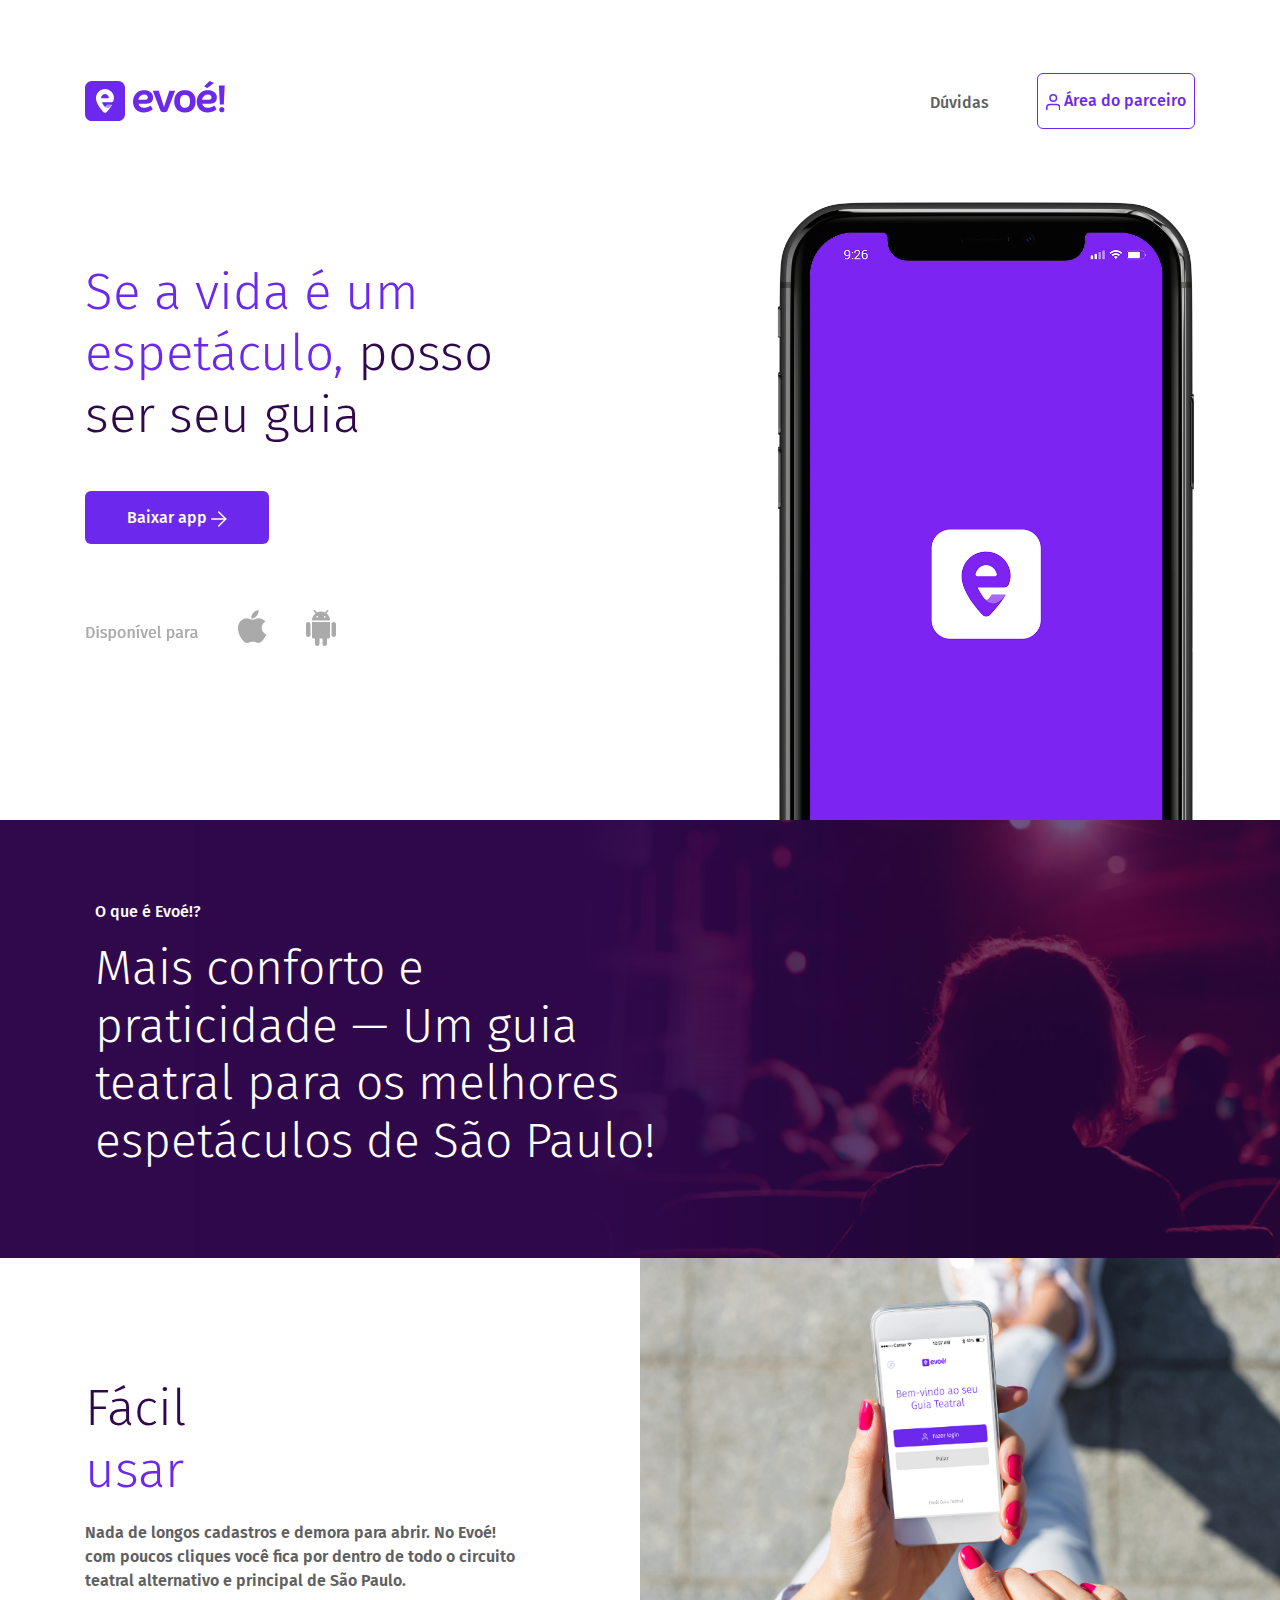
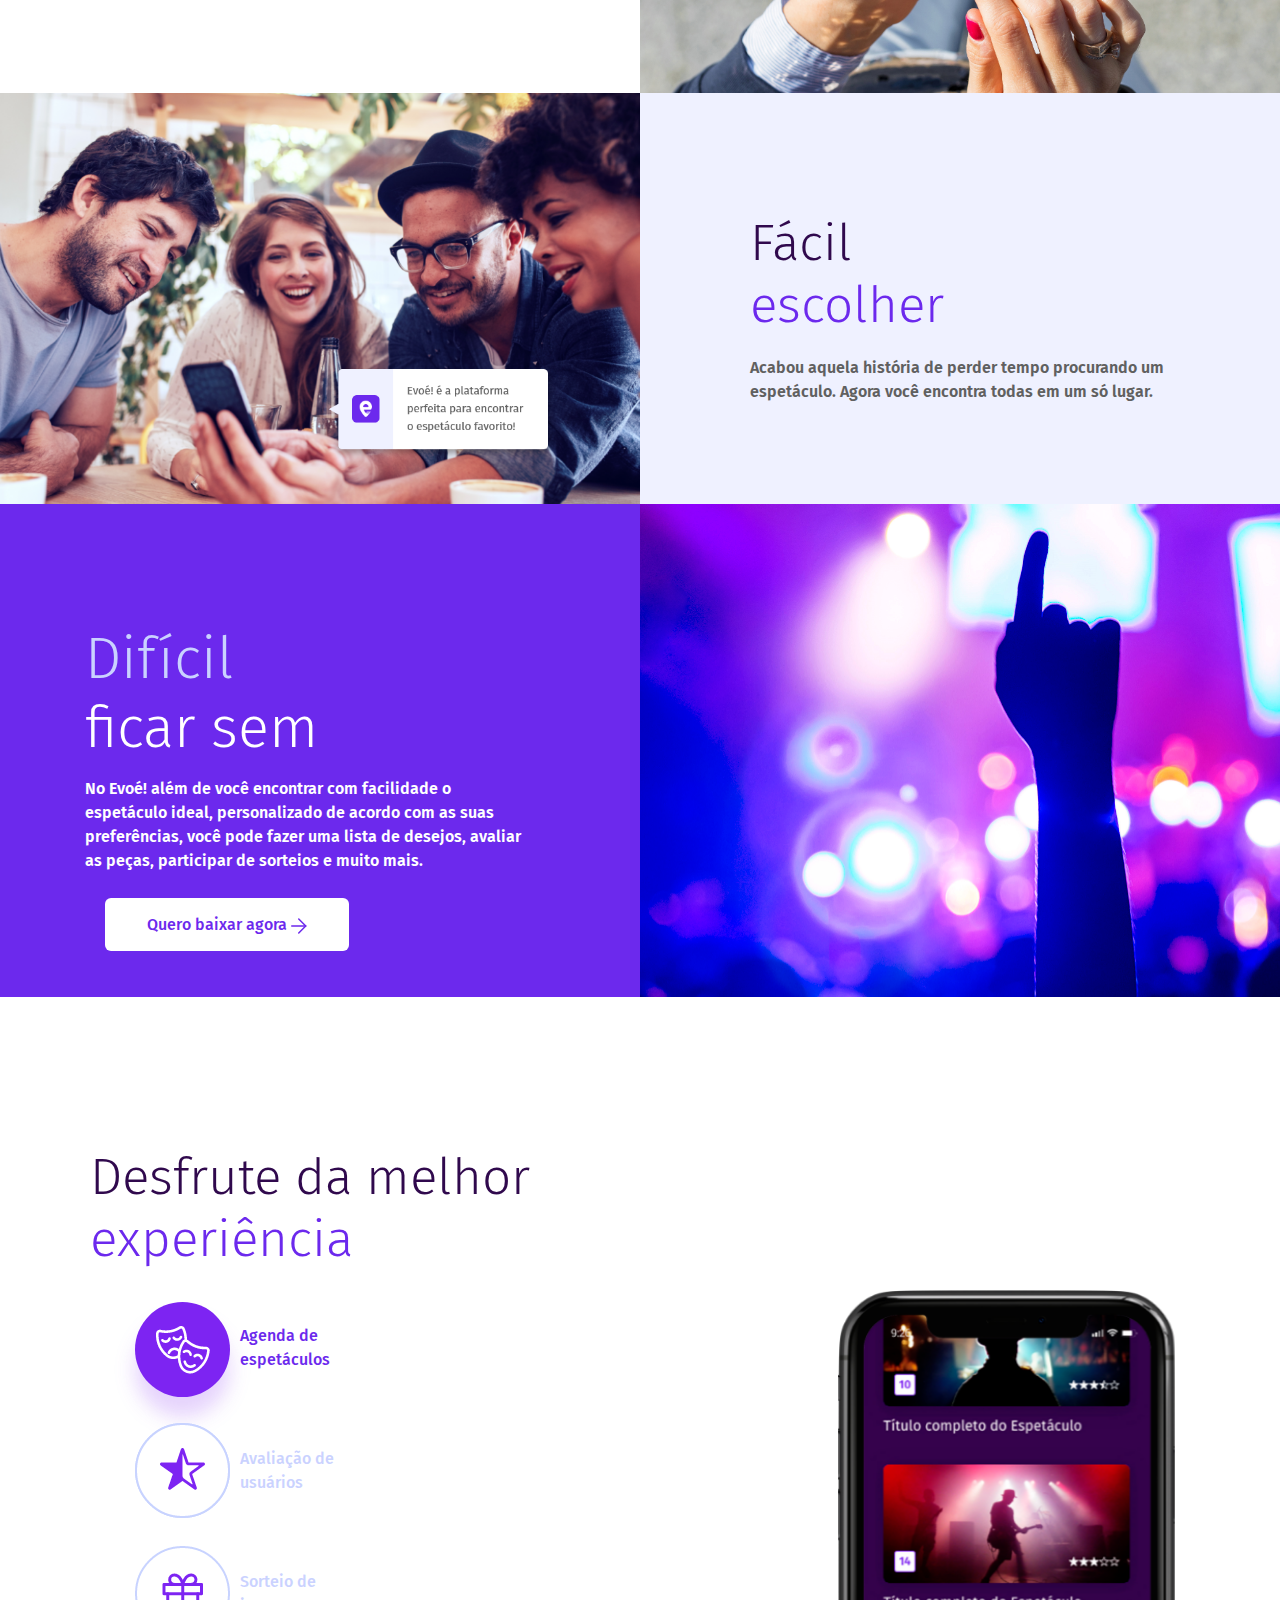
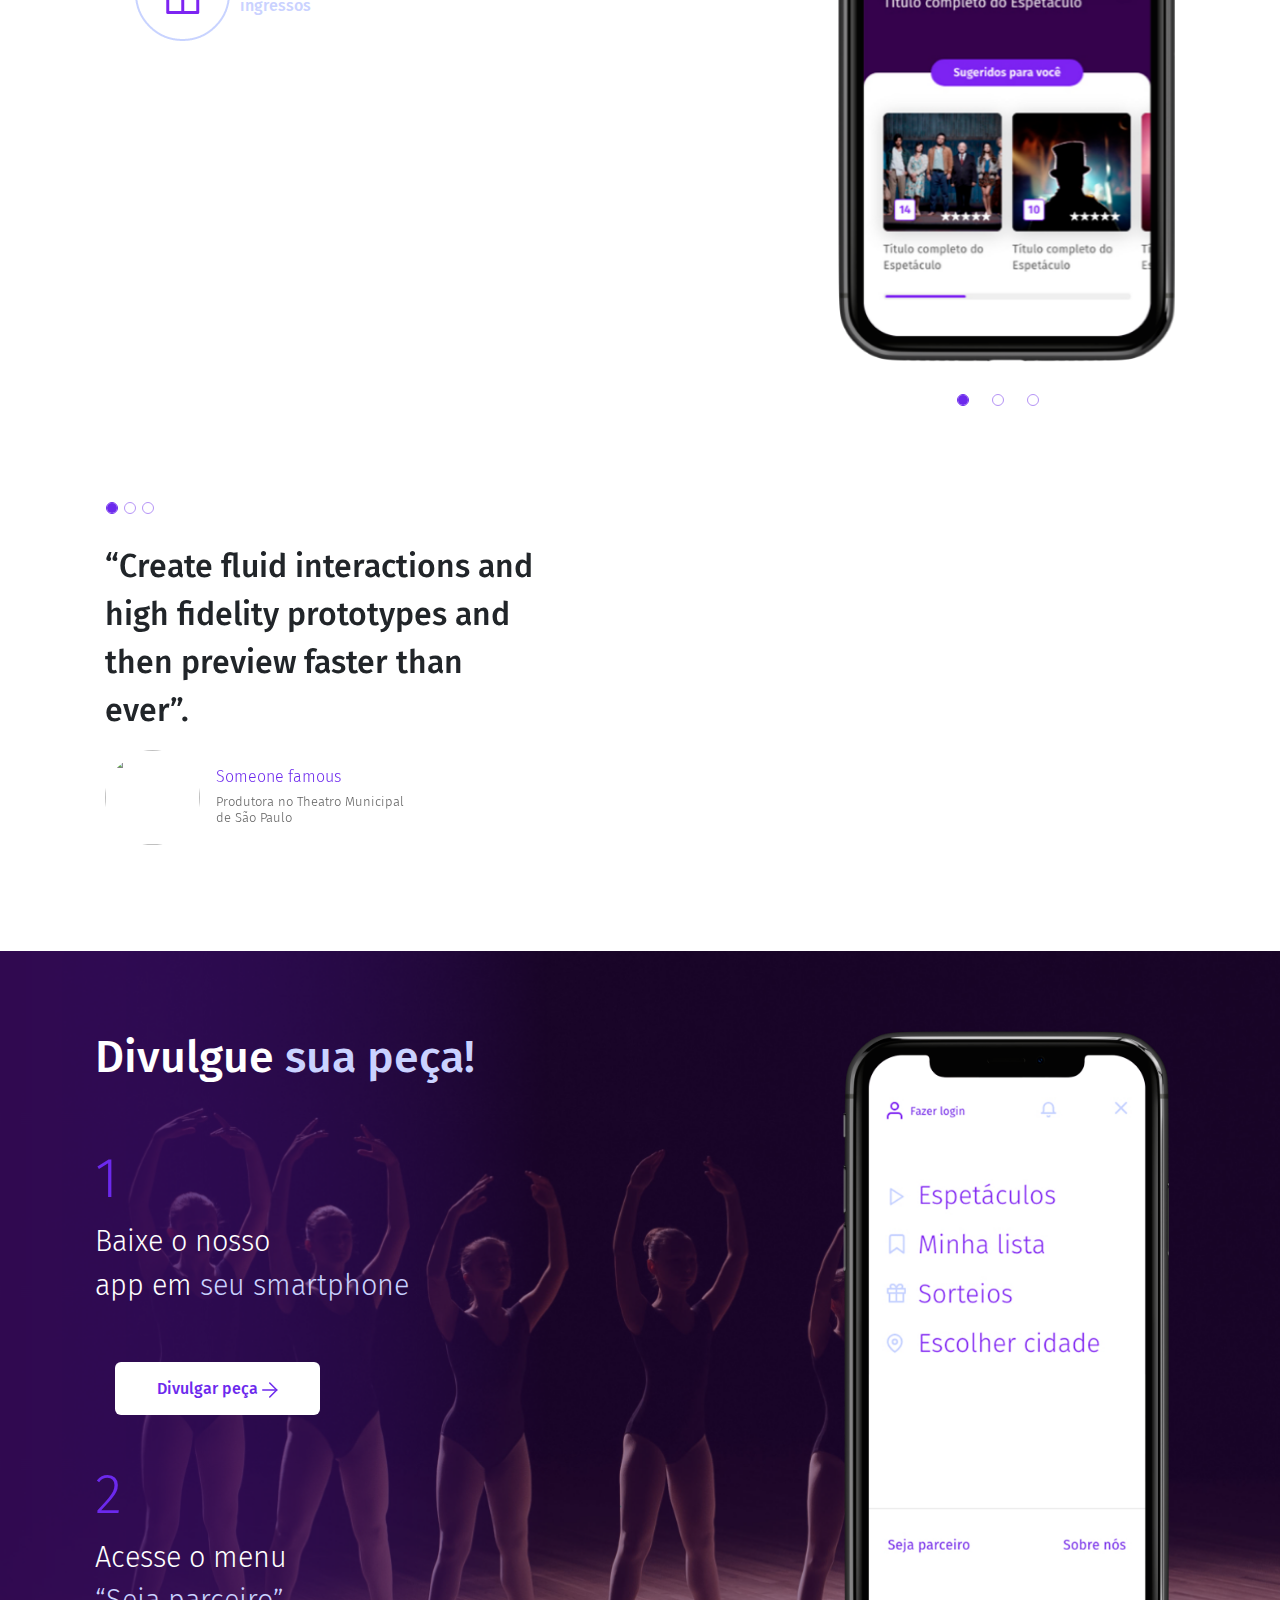
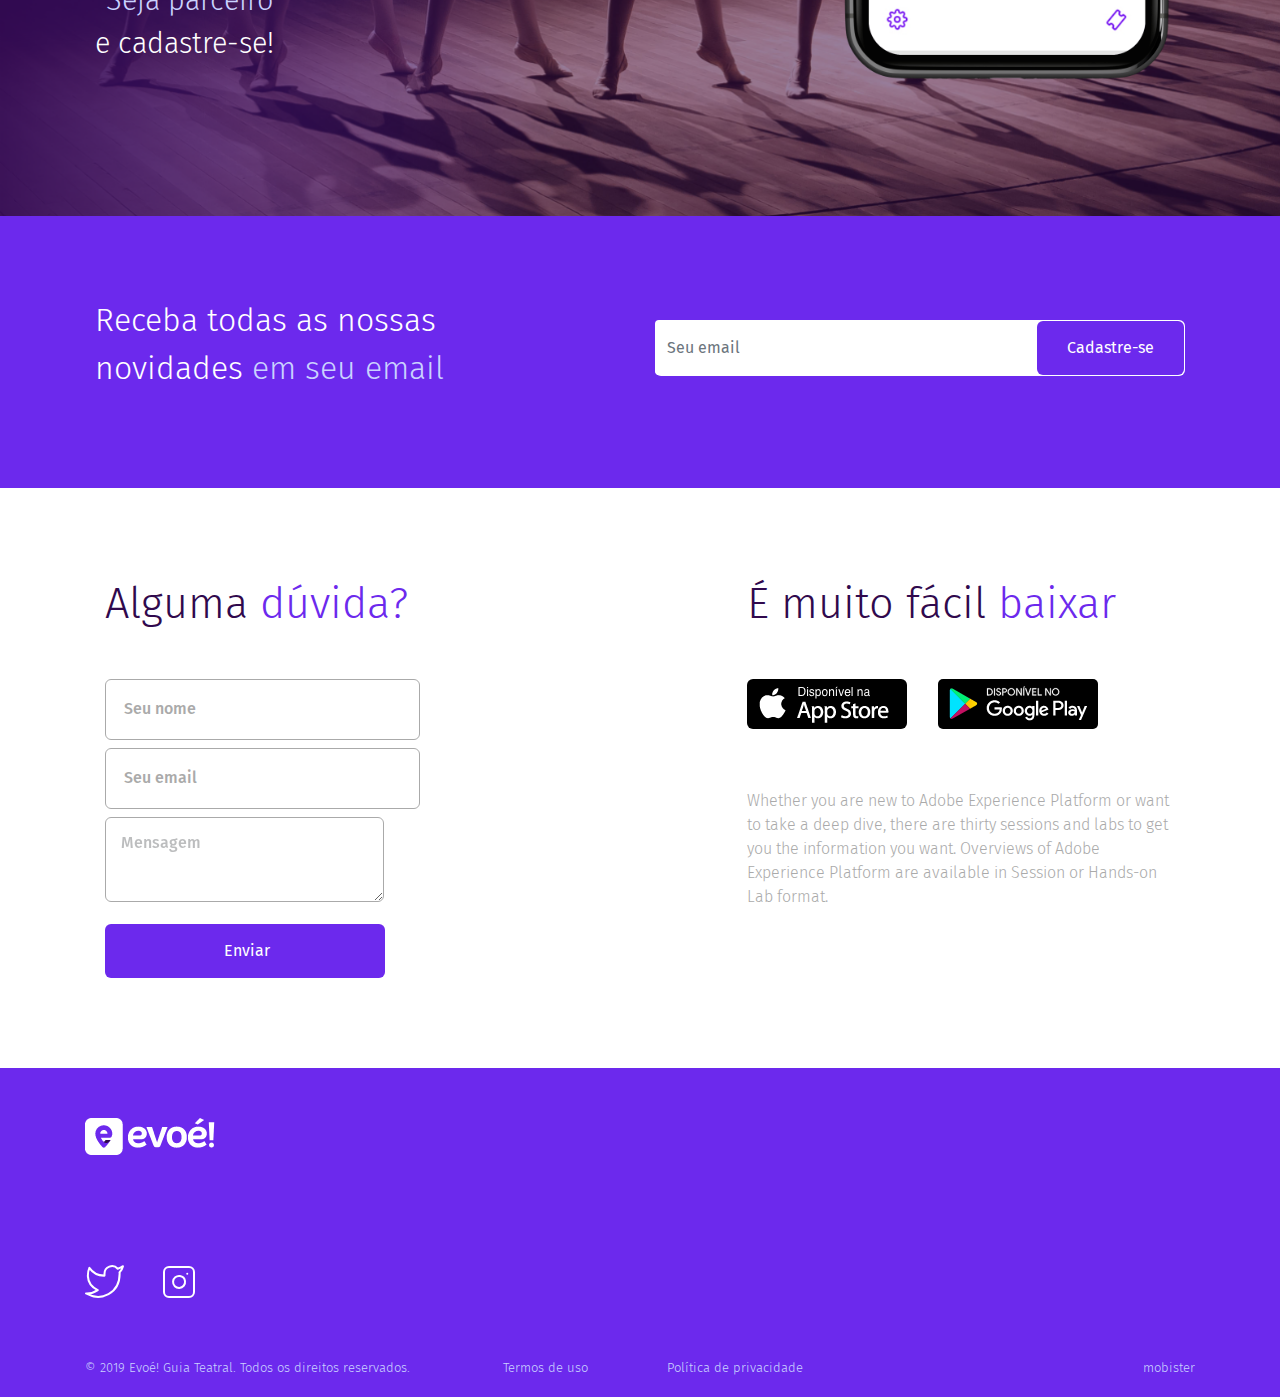
==== commit 58d642a8: "ajustes finos" ====
--- a/index.html
+++ b/index.html
@@ -130,7 +130,7 @@
 
 <section class="section5">
   <div class="container">
-    <div id="carouselExampleIndicators d-none" class="carousel slide d-none" data-ride="carousel">
+    <div id="carouselExampleIndicators" class="carousel slide" data-ride="carousel">
       <div class="row">
         <h1>Desfrute da melhor <br/><span class="cor1">experiência</span></h1>
 
@@ -175,7 +175,7 @@
       </div>
     </div>
     
-    <section class="center slider">
+    <section class="center slider d-block d-sm-none">
       <div class="cont-slider">
         <img src="img/app_evoe_03.png"  alt="...">
         <div class="carousel-icones agenda">
@@ -284,7 +284,7 @@
   <div class="container">
     <div class="row">
       <div class="col-xs-12 col-sm-8">
-        <h1>Divulgue<br/> <span class="destaque">sua peça!</span></h1>
+        <h1>Divulgue <span class="destaque">sua peça!</span></h1>
 
         <div class="row d-none d-sm-block">
           <div class="col-6">
@@ -326,7 +326,7 @@
               
             </ul>
           </div>
-          <a href="http://" class="botao3 d-lg-inline">Divulgar peça <svg xmlns="http://www.w3.org/2000/svg" width="15.5" height="16.121" viewBox="0 0 15.5 16.121">
+          <a href="http://" class="botao3 d-block d-lg-inline">Divulgar peça <svg xmlns="http://www.w3.org/2000/svg" width="15.5" height="16.121" viewBox="0 0 15.5 16.121">
             <g id="arrow-right" transform="translate(-4.25 -3.939)">
               <line id="Linha_48" data-name="Linha 48" x2="14" transform="translate(5 12)" fill="none" stroke="#6c29ed" stroke-linecap="round" stroke-linejoin="round" stroke-width="1.5"></line>
               <path id="Caminho_237" data-name="Caminho 237" d="M12,5l7,7-7,7" fill="none" stroke="#6c29ed" stroke-linecap="round" stroke-linejoin="round" stroke-width="1.5"></path>
@@ -365,7 +365,7 @@
   <div class="container">
     <div class="row">
       <div class="col-md-7">
-        <h1>Alguma<br/> <span class="destaque">dúvida?</span></h1>
+        <h1>Alguma <span class="destaque">dúvida?</span></h1>
         <form action="" method="post" class="form-duvida">
             <div class="centered">
               <label><input type="text" class="textfield" required><span class="placeholder">Seu nome</span></label>
@@ -377,17 +377,17 @@
             <label>Mensagem</label>
             <textarea class="textareafield"></textarea>
           </div>
-          <button class="d-block bt-enviar">Enviar</button>
+          <button class="d-block d-lg-inline bt-enviar">Enviar</button>
         </form>
       </div>
       <div class="col-md-5">
-        <h1>É muito fácil <br/> <span class="destaque">baixar</span></h1>
+        <h1>É muito fácil <span class="destaque">baixar</span></h1>
         <div class="row" style="margin-top: 50px;">
-          <div class="col-md-5">
-            <img src="img/appStore.png" alt="" class="img-fluid stores">
-          </div>
-          <div class="col-md-5">
-            <img src="img/googleplay.png" alt="" class="img-fluid stores">
+          <div class="col-md-5 d-flex">
+            <img src="img/appStore.png" alt="" class="img-fluid stores mx-auto mx-sm-0">
+          </div>
+          <div class="col-md-5 d-flex">
+            <img src="img/googleplay.png" alt="" class="img-fluid stores mx-auto mx-sm-0">
           </div>
         </div>
         <div class="row">
--- a/css/styles.css
+++ b/css/styles.css
@@ -106,7 +106,7 @@
 
 
 .section7 h1 {
-    font-size: 3.6rem;
+    font-size: 2.8rem;
 }
 
 .section7 .passo {
@@ -202,6 +202,7 @@
     position: relative;
     z-index: 4;
     text-align: center;
+    margin: 0 20px ;
 }
 
 
@@ -269,7 +270,7 @@
   .section8 h1 {
       color: #30094D;
       font-weight: 300;
-      font-size: 3.6rem;
+      font-size: 2.7rem;
   }
 
   .section8 h1 .destaque {
@@ -755,6 +756,17 @@
         margin: 20px;
     }
 
+    .centered label ,
+    .centered .textfield,
+    textarea.textareafield
+    {
+        width: 100%;
+    }
+
+    .bt-enviar {
+        width: 100%;
+    }
+
   }
   
   @-webkit-keyframes fadein { /* Safari and Chrome */
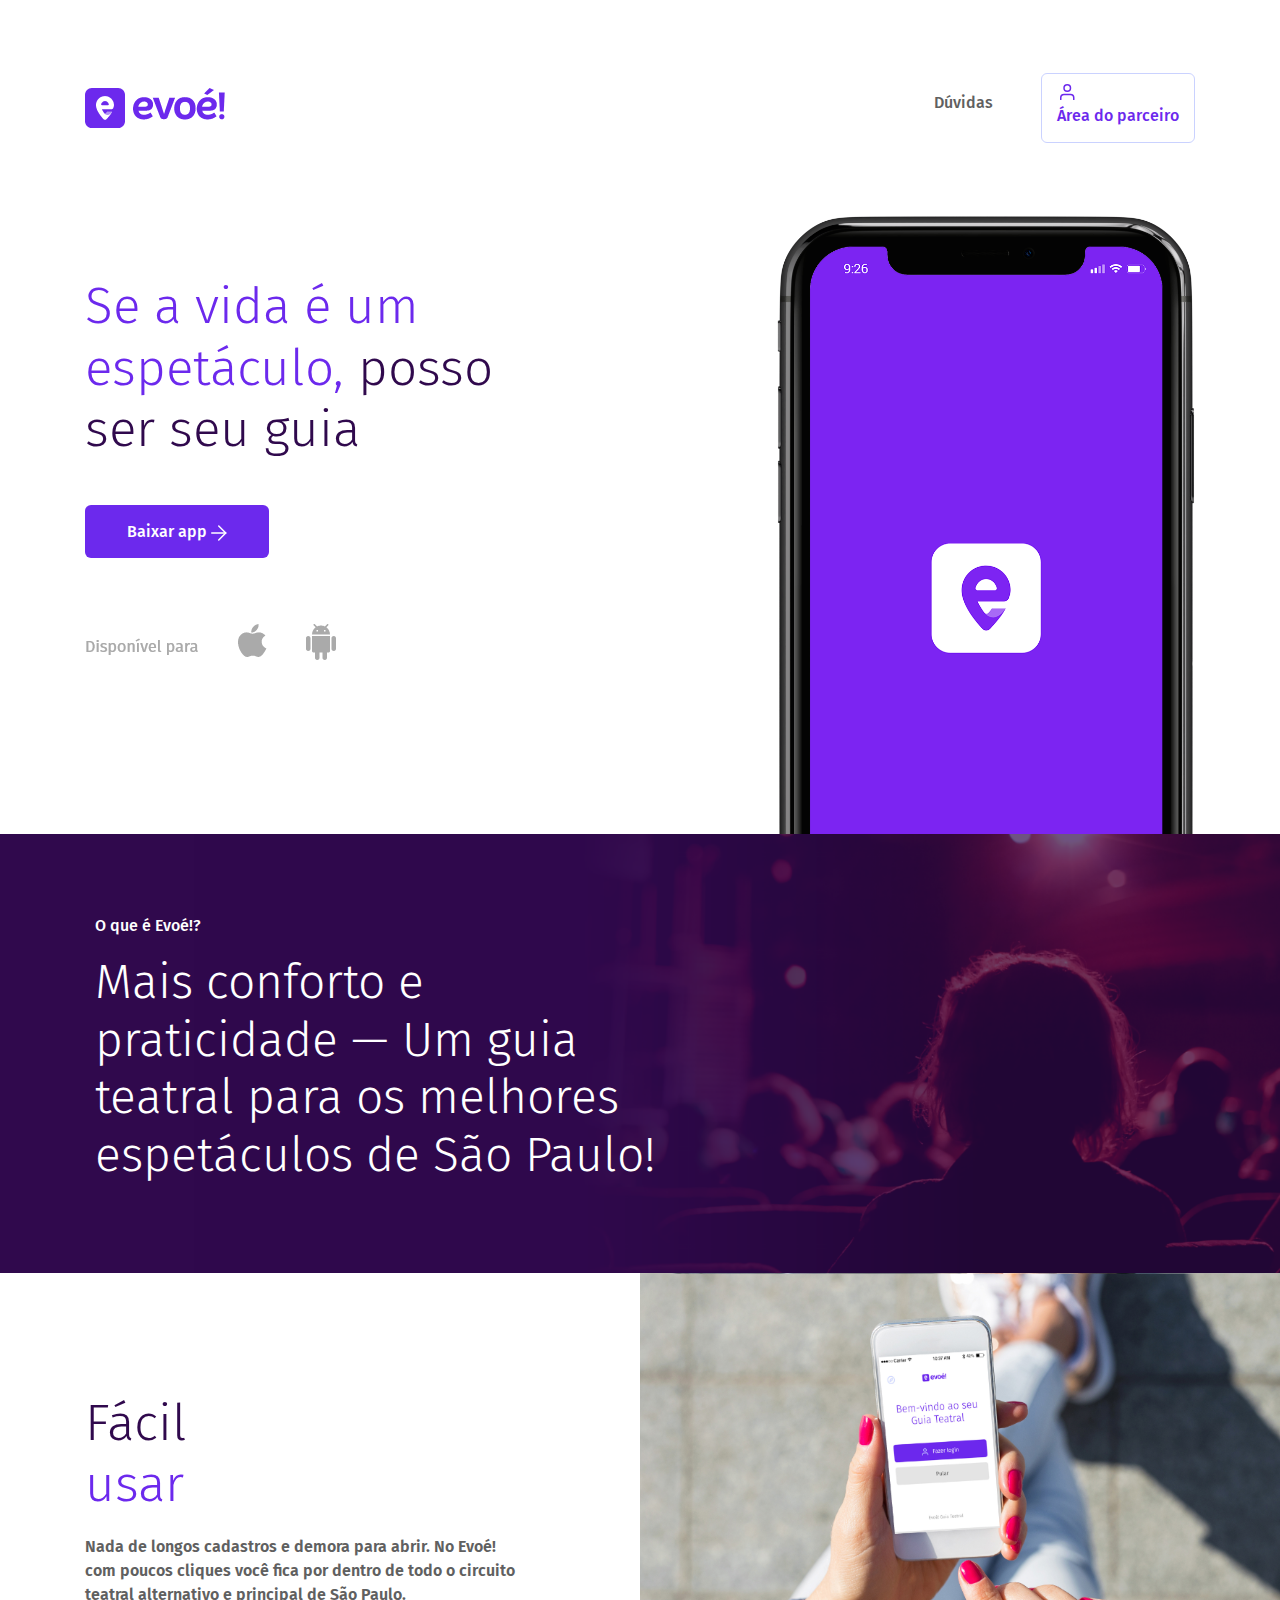
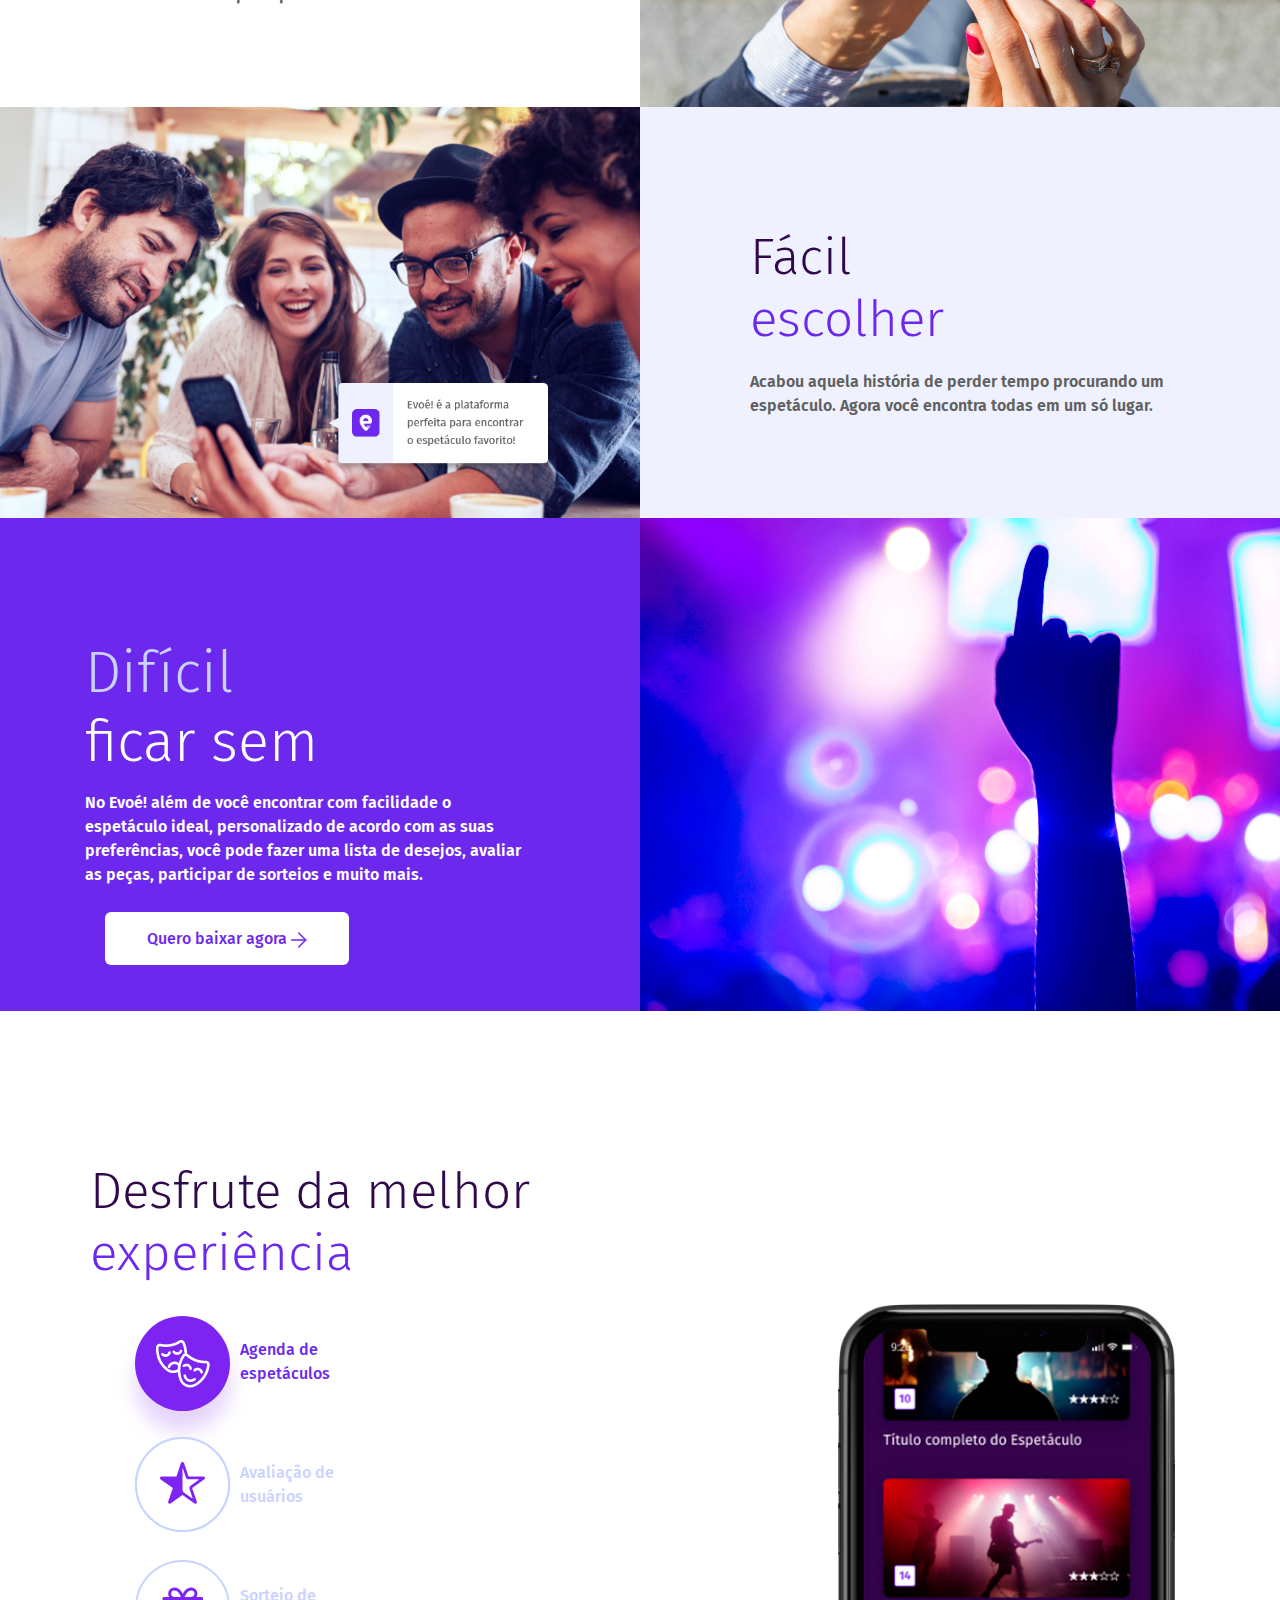
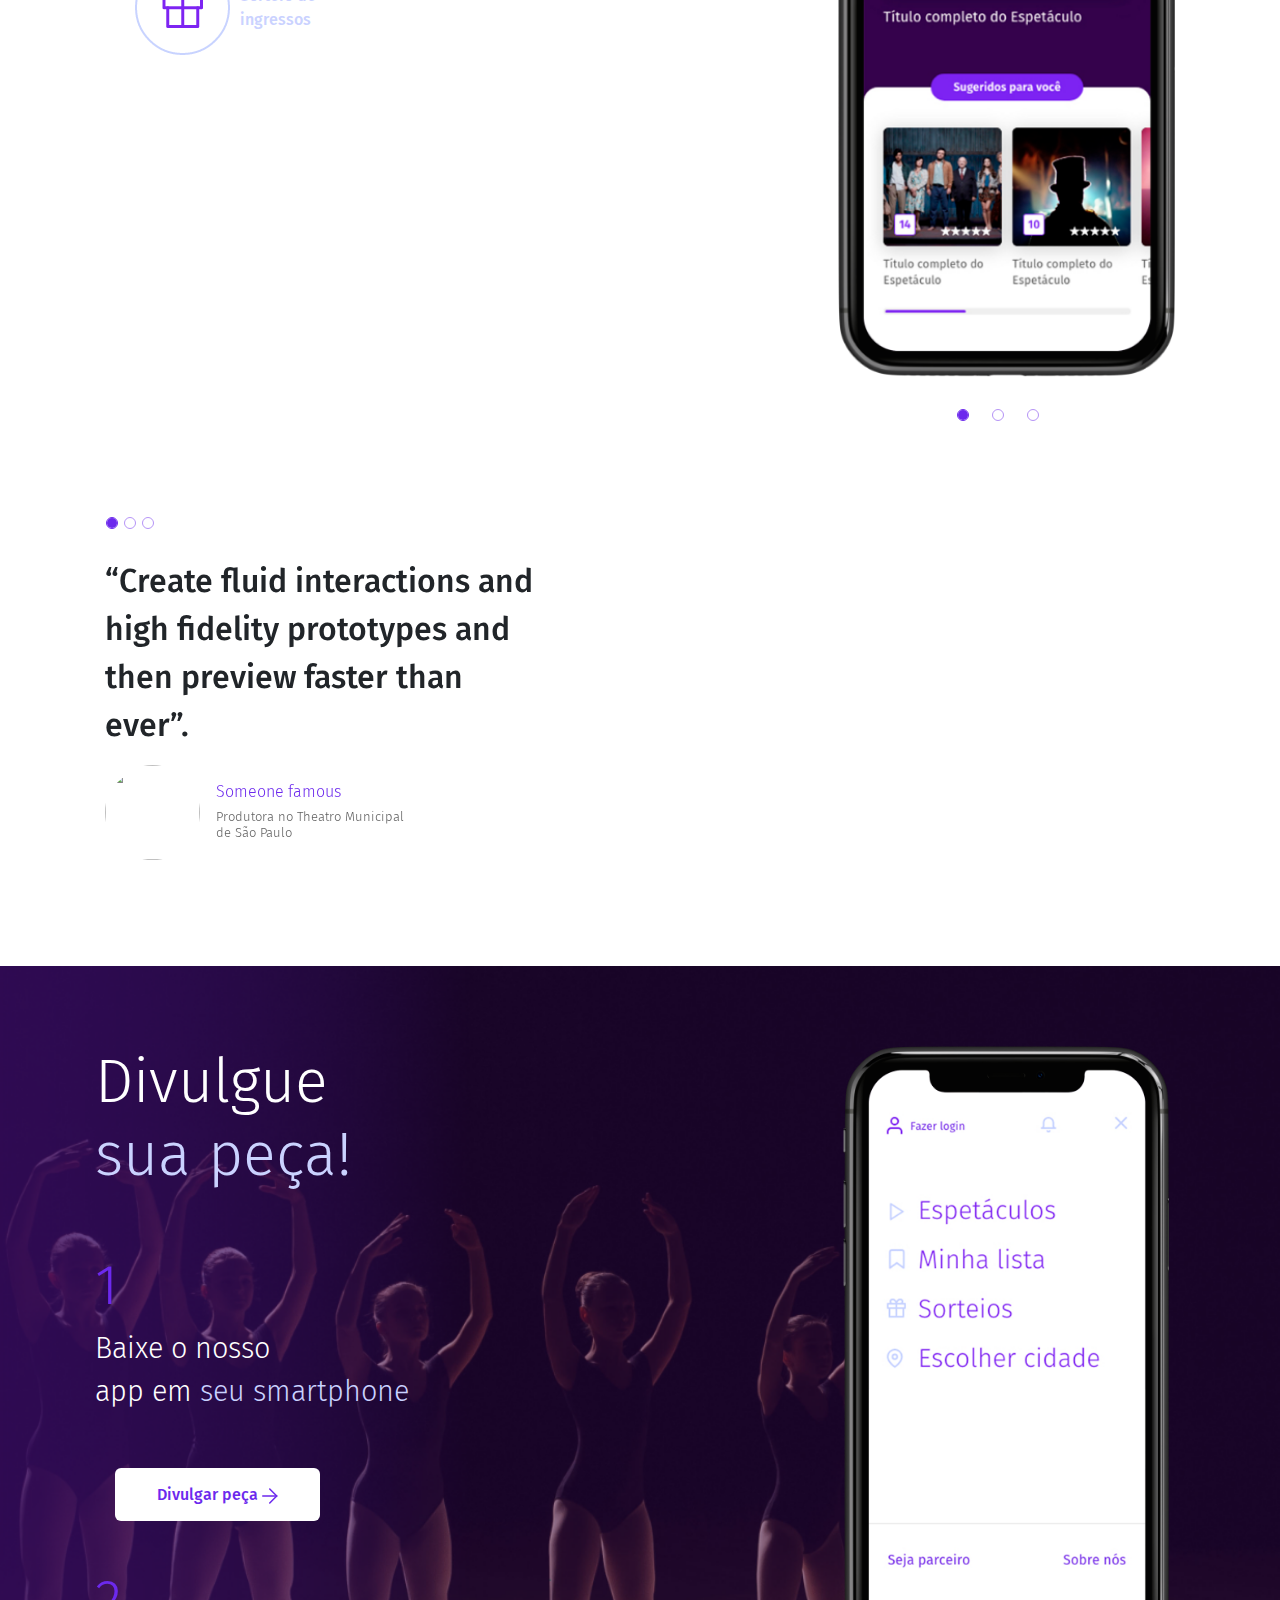
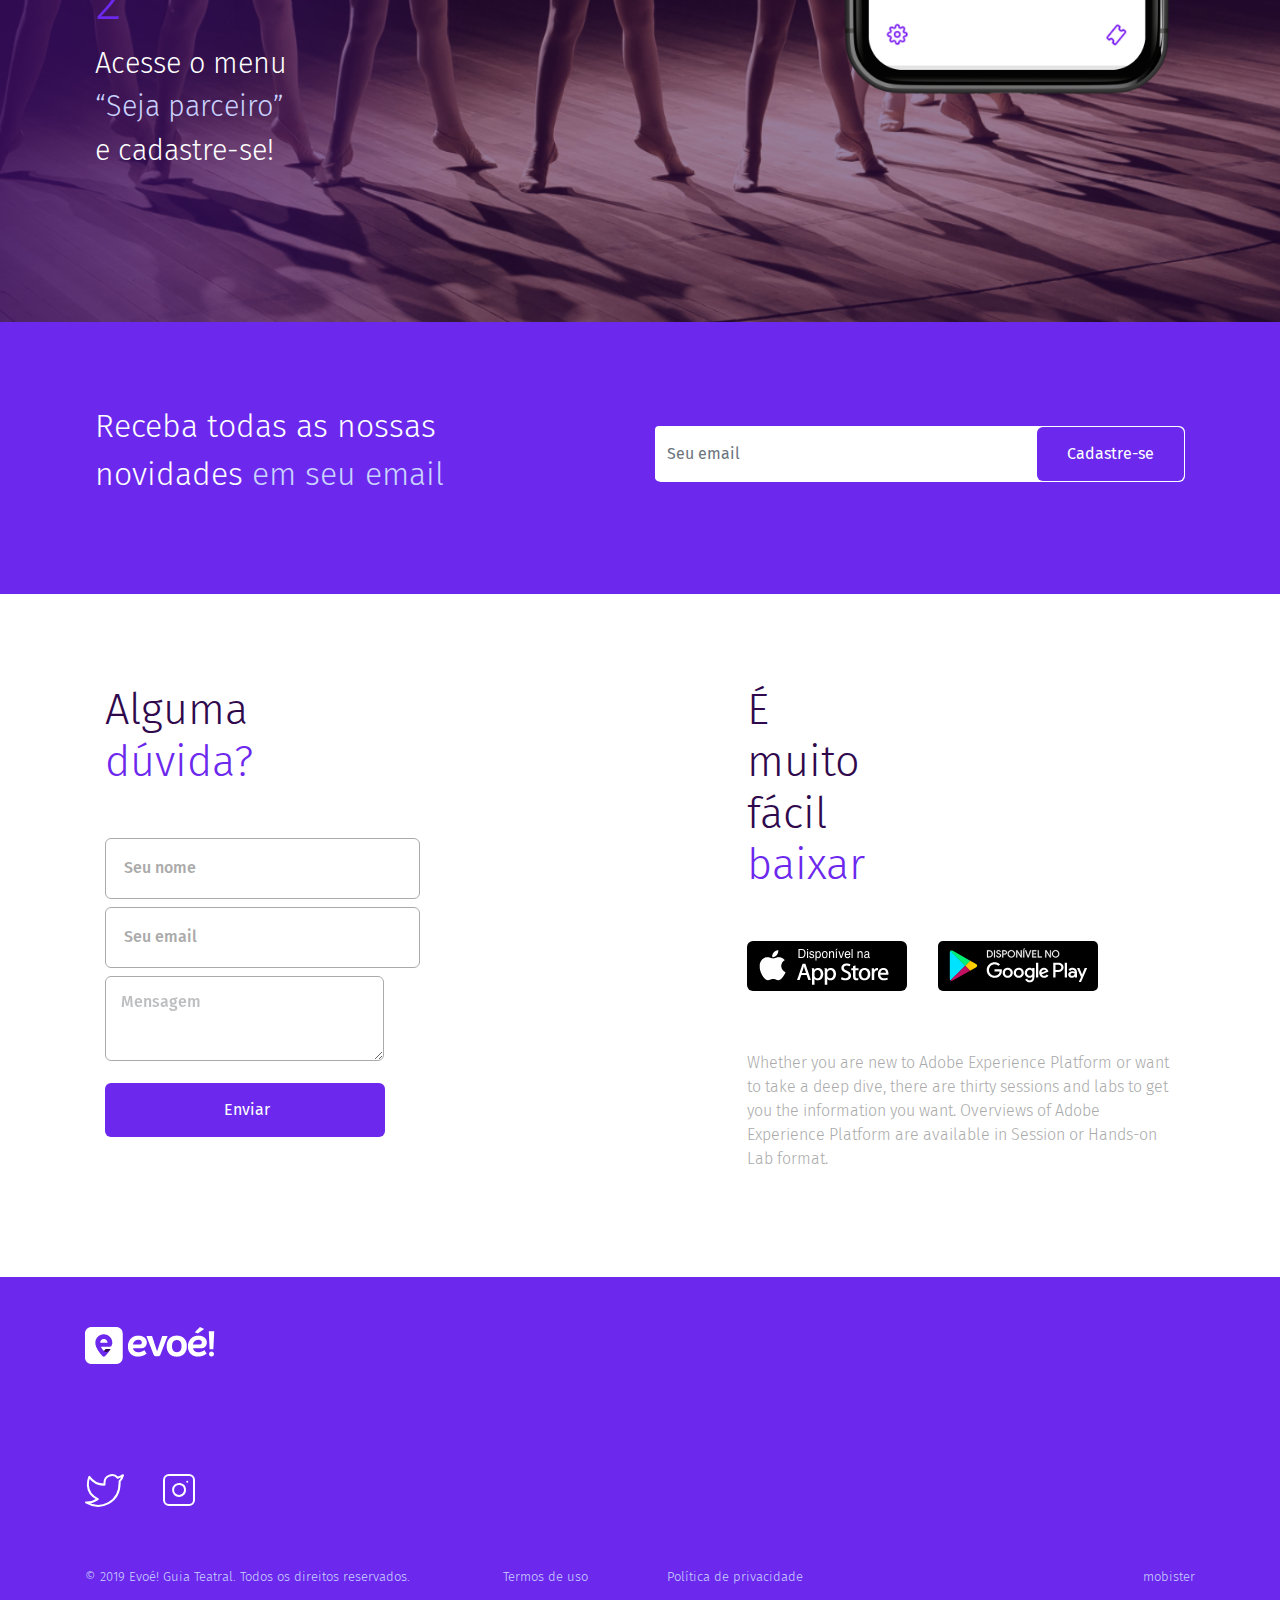
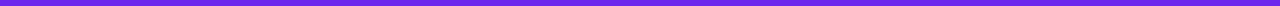
==== commit b1249ce8: "ajustes" ====
--- a/index.html
+++ b/index.html
@@ -39,7 +39,7 @@
                   </g>
                 </svg>
                 
-                Área do parceiro
+                <span class="txt-botao-area">Área do parceiro</span>
               </a>
             </li>
           </ul>
@@ -130,7 +130,7 @@
 
 <section class="section5">
   <div class="container">
-    <div id="carouselExampleIndicators" class="carousel slide" data-ride="carousel">
+    <div id="carouselExampleIndicators" class="carousel slide d-none d-sm-block" data-ride="carousel">
       <div class="row">
         <h1>Desfrute da melhor <br/><span class="cor1">experiência</span></h1>
 
--- a/css/styles.css
+++ b/css/styles.css
@@ -9,6 +9,8 @@
     font-weight: 500;
 }
 
+
+
 a:hover {
     text-decoration: none;
 }
@@ -33,9 +35,22 @@
 
 .botao-area {
     color: #6C29ED;
-    border:1px solid #6C29ED;
-    padding: 15px 20px;
+    border:1px solid #CAD2FF;
+    padding: 10px 20px;
     border-radius: 6px;
+}
+
+.txt-botao-area {
+    /* padding-top: 1px; */
+    /* display: inline-block; */
+    display: flex;
+    margin: 4px 7px;
+}
+
+.botao-area svg {
+    margin-left: 10px;
+    align-self: center;
+    display: flex;
 }
 
 .section5 {
@@ -79,7 +94,11 @@
     border-radius: 6px;
     margin-top: 70px;
     text-align: center;
-}
+    -webkit-transition: all .3s ease;
+    transition: all .3s ease;
+}
+
+
 
 .disponivel {
     margin-top: 80px;
@@ -106,7 +125,9 @@
 
 
 .section7 h1 {
-    font-size: 2.8rem;
+    font-size: 3.8rem;
+    width: 260px;
+    font-weight: 300;
 }
 
 .section7 .passo {
@@ -271,6 +292,7 @@
       color: #30094D;
       font-weight: 300;
       font-size: 2.7rem;
+      max-width: 50px;
   }
 
   .section8 h1 .destaque {
@@ -750,6 +772,7 @@
 
     .section8 h1 {
         margin-top: 50px;
+        max-width: inherit;
     }
 
     .stores {
@@ -767,6 +790,12 @@
         width: 100%;
     }
 
+    .section7 h1 {
+        width: inherit;
+        font-size: 2.8rem;
+    }
+
+
   }
   
   @-webkit-keyframes fadein { /* Safari and Chrome */
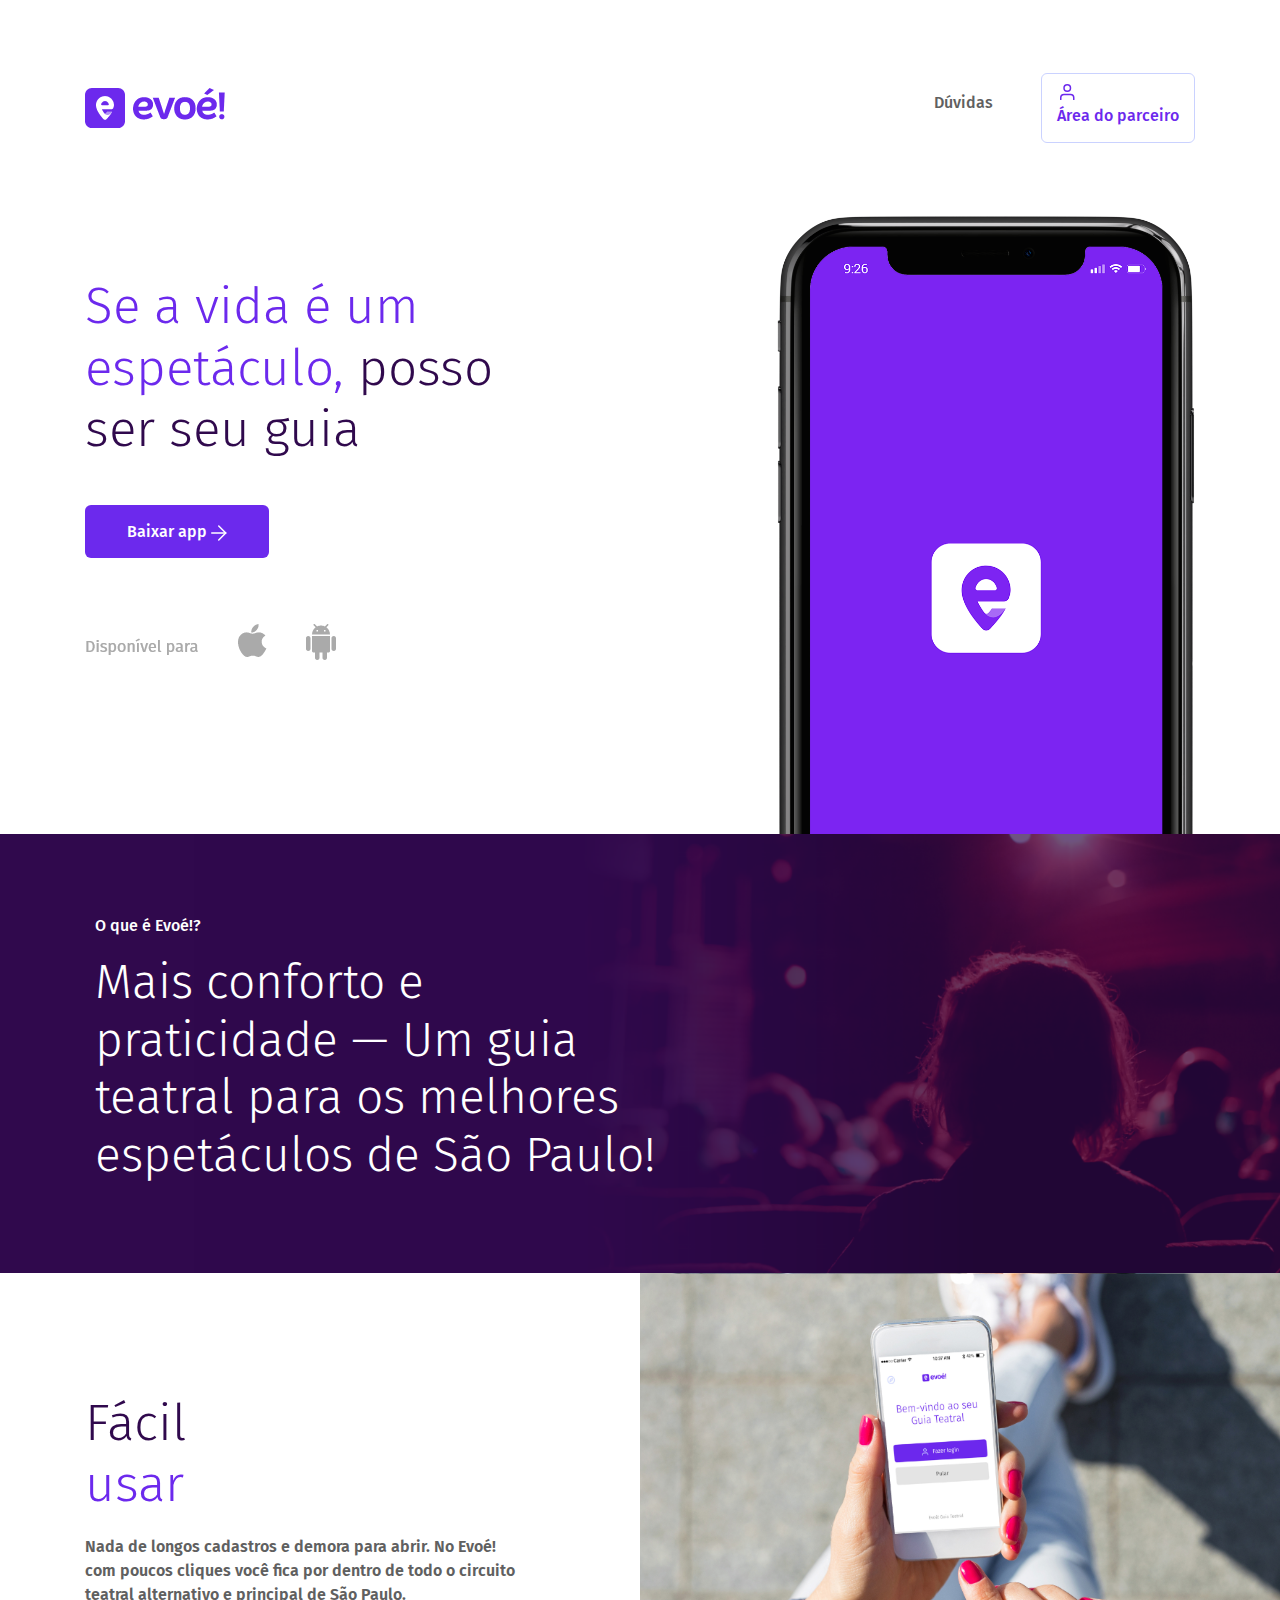
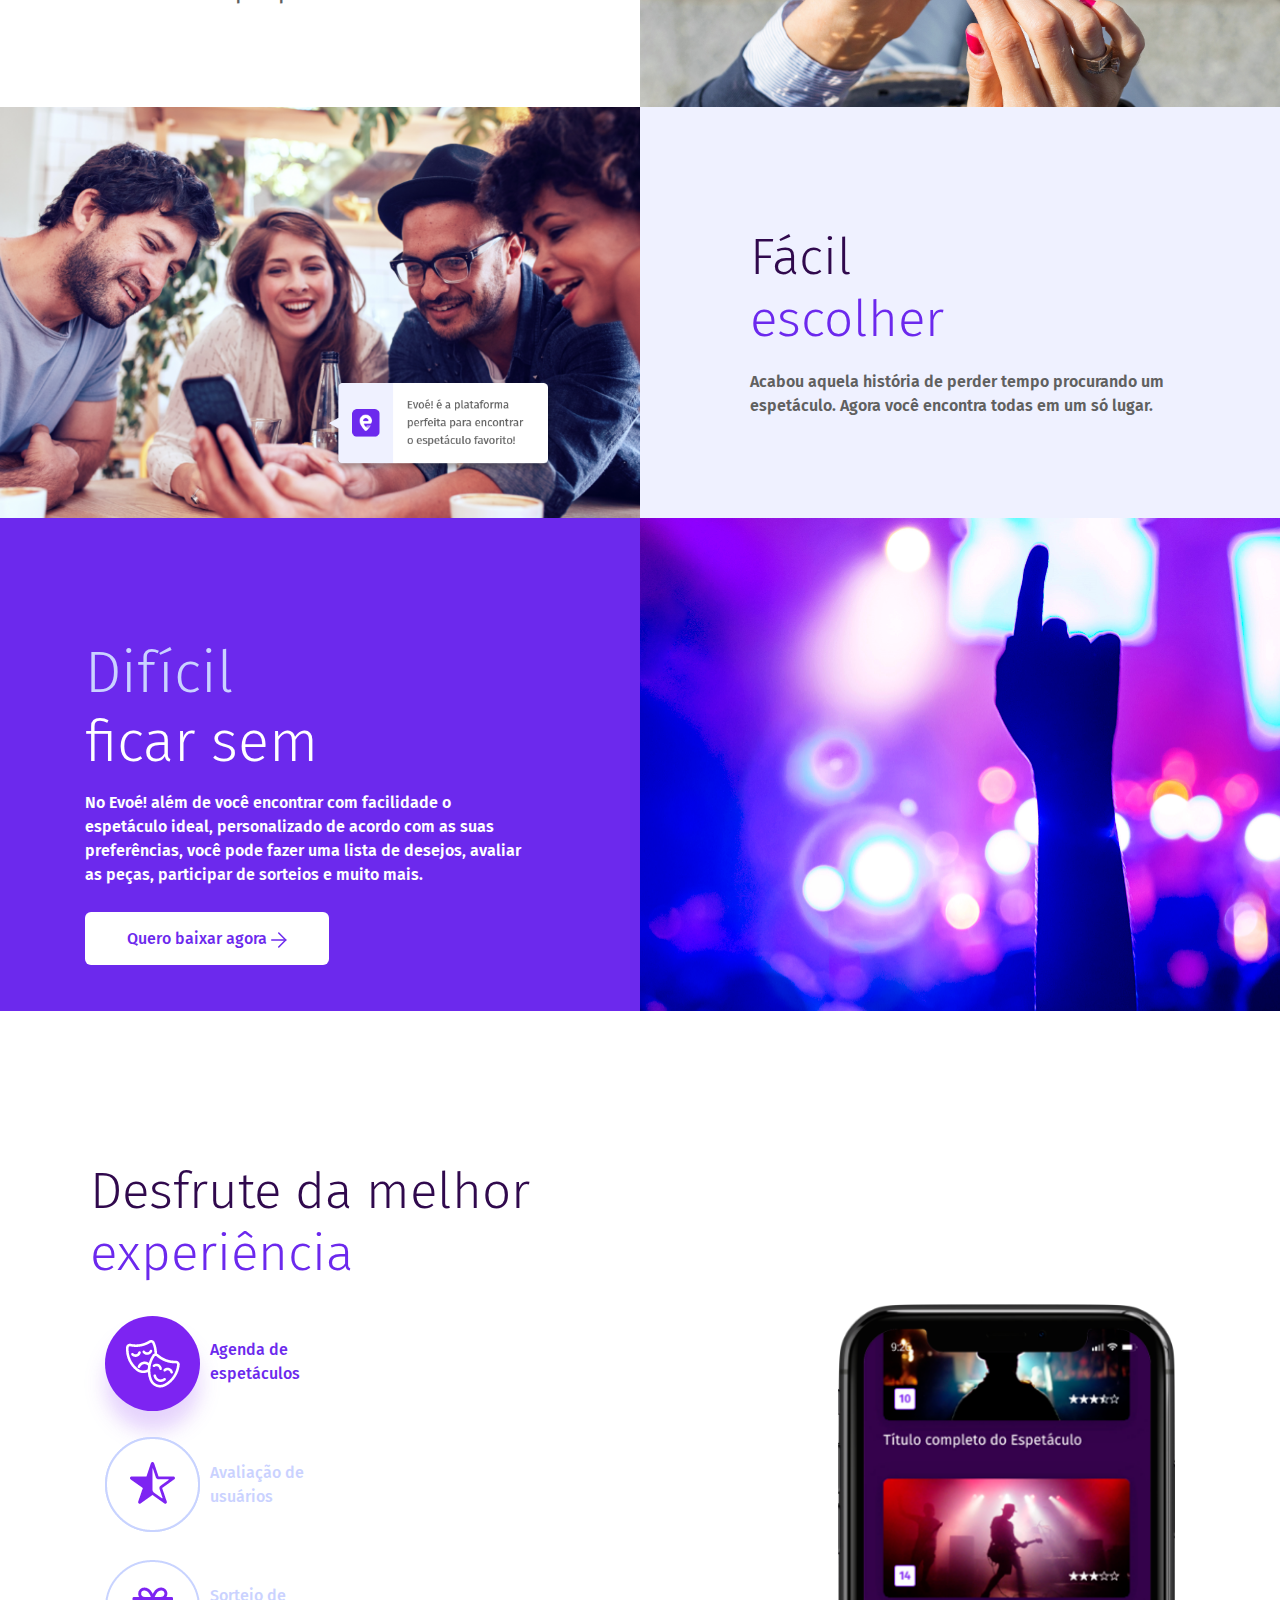
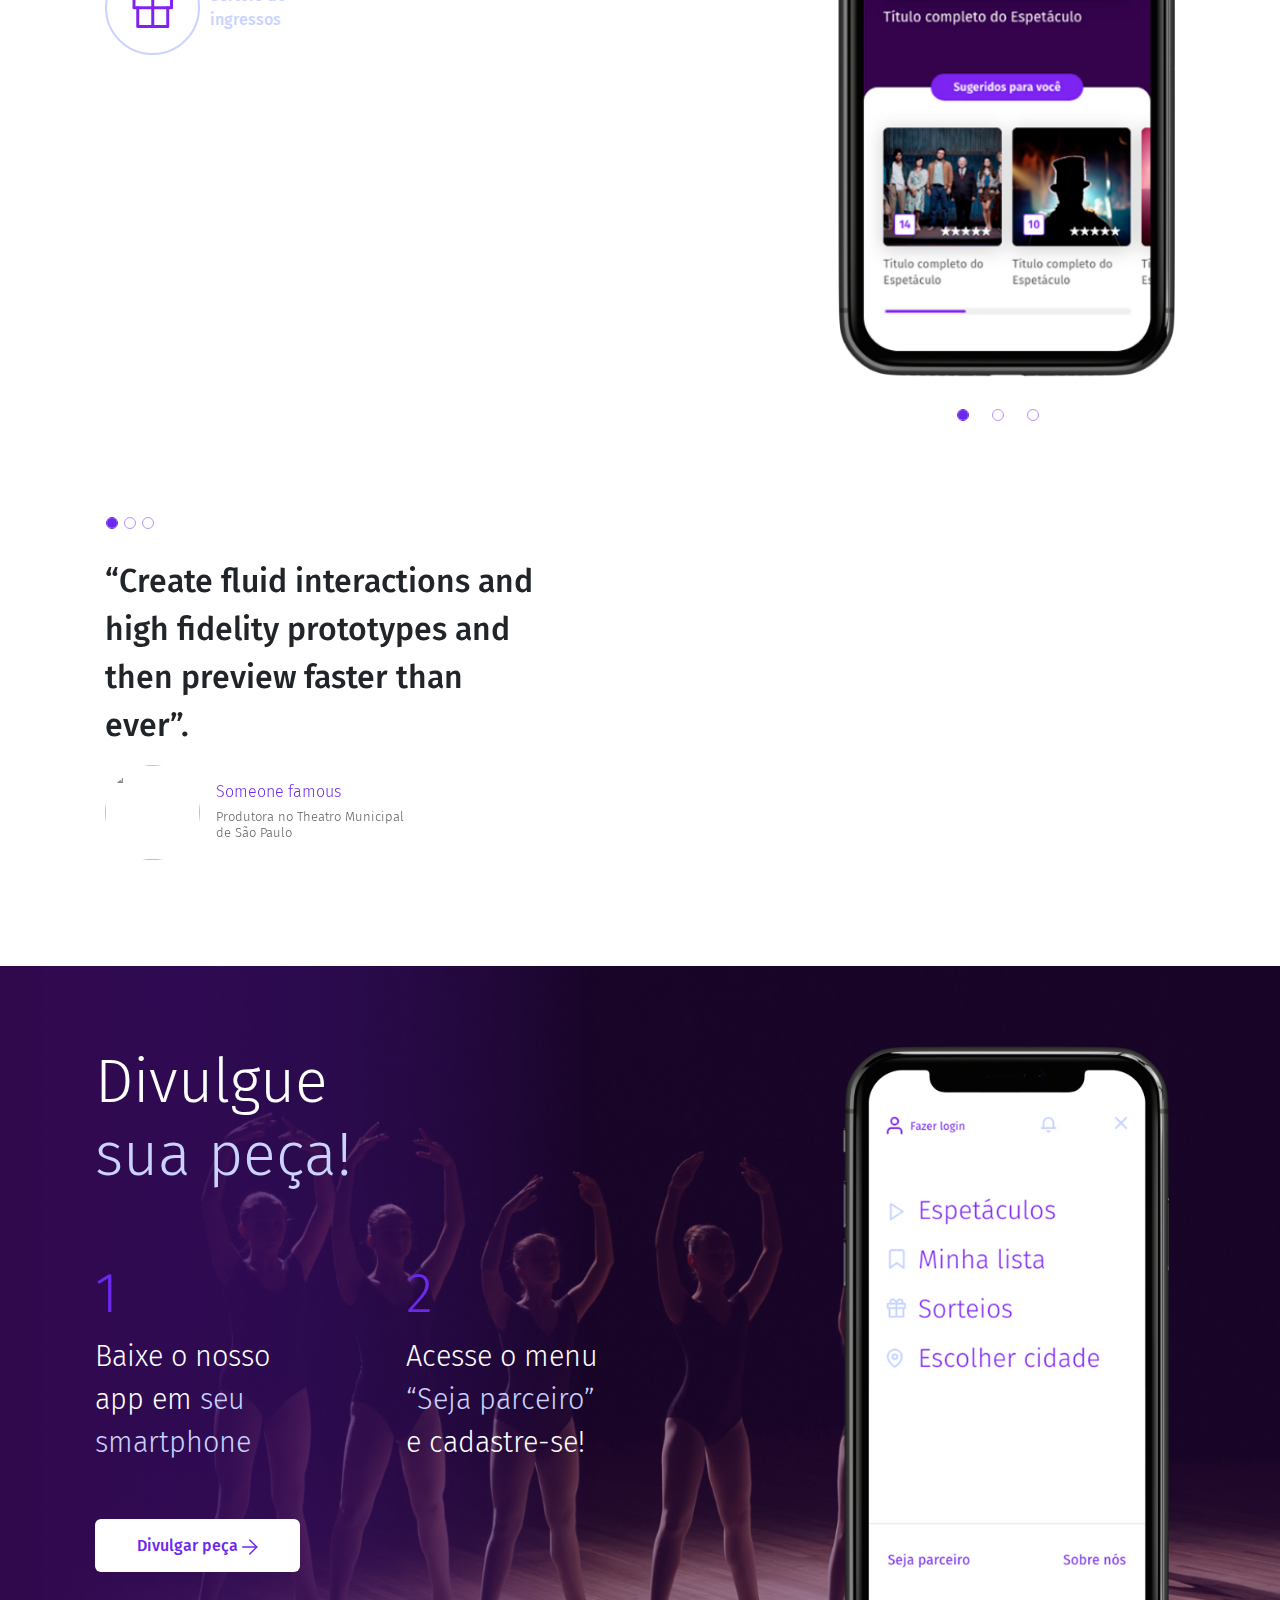
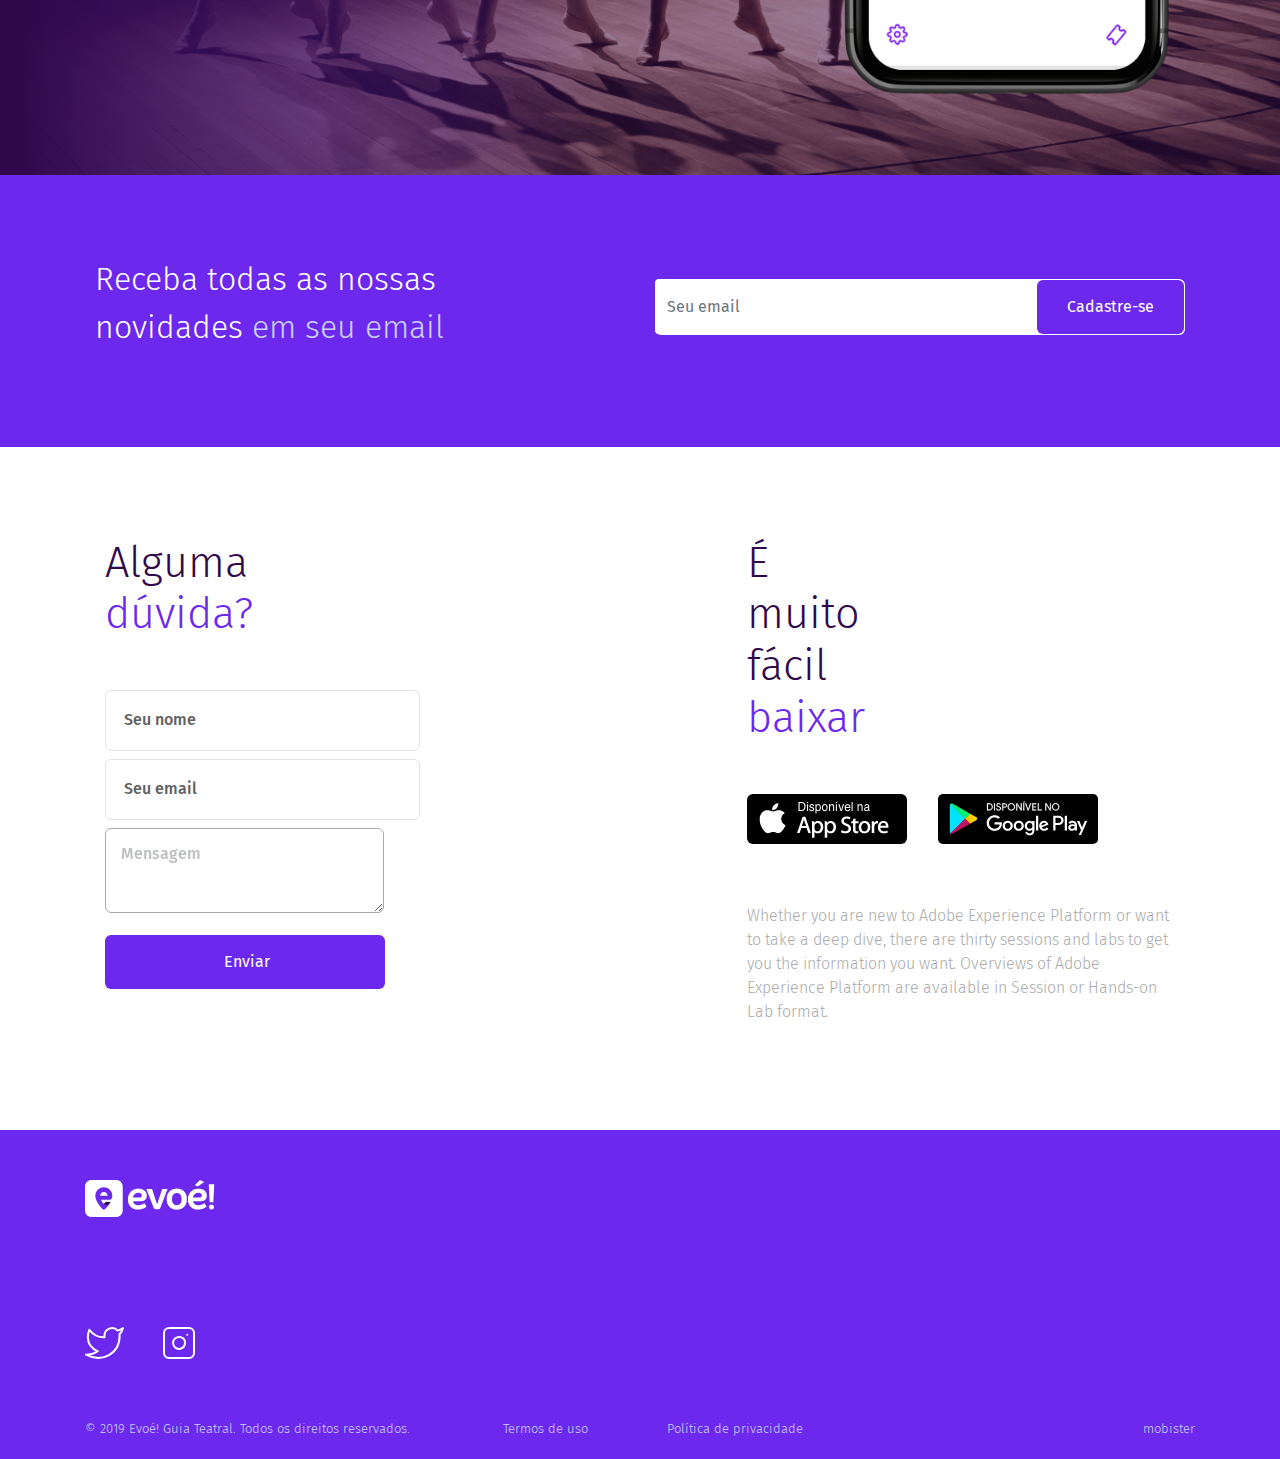
==== commit 7317e410: "ajustes e login" ====
--- a/index.html
+++ b/index.html
@@ -286,8 +286,8 @@
       <div class="col-xs-12 col-sm-8">
         <h1>Divulgue <span class="destaque">sua peça!</span></h1>
 
-        <div class="row d-none d-sm-block">
-          <div class="col-6">
+        <div class="row d-none d-sm-flex">
+          <div class="col-5">
             <h4 class="numero-passo">1</h4>
             <p class="passo">
               Baixe o nosso<br> app em <span class="destaque"> seu smartphone</span>
@@ -299,7 +299,7 @@
               </g>
             </svg></a>
           </div>
-          <div class="col-6">
+          <div class="col-7">
             <h4 class="numero-passo">2</h4>
             <p class="passo">
               Acesse o menu <br><span class="destaque">“Seja parceiro”</span><br> e cadastre-se!
@@ -456,4 +456,4 @@
     <script src="./slick/slick.js" type="text/javascript" charset="utf-8"></script>
     <script src="js/main.js"></script>
   </body>
-</html>+</html>
--- a/css/styles.css
+++ b/css/styles.css
@@ -8,6 +8,93 @@
     font-size: 16px;
     font-weight: 500;
 }
+
+/* Login page */
+
+
+html,
+body.login {
+  height: 100%;
+}
+
+body.login {
+  background-color: #6C29ED;
+  font-family: 'Fira Sans' !important ;
+  font-size: 16px;
+  font-weight: 500;
+}
+
+.top-login {
+    padding-top: 50px;
+    padding-bottom: 30px;
+}
+
+.top-login h1 {
+    font-size: 35px;
+    font-weight: 300 !important;
+    color: #6C29ED;
+}
+
+.bt-entrar {
+    background: #6C29ED;
+    border: none;
+    outline: none;
+    font-size: 16px;
+    padding-top: 20px;
+    padding-bottom: 20px;
+}
+
+.login .textfield {
+    width: 350px;
+    height: 60px;
+}
+
+.login .esqueci {
+    color: #6C29ED;
+    margin-top: 50px;
+    margin-bottom: 50px;
+}
+
+.wrapper-login {
+  width: 100%;
+  max-width: 330px;
+  padding: 40px 0 0 0;
+  margin: 14vh auto;
+}
+
+.form-signin {
+    background-color: #fff;
+    width: 450px;
+    min-height: 465px;
+    overflow: hidden;
+    padding: 0 50px;
+}
+
+.form-signin .checkbox {
+  font-weight: 400;
+}
+.form-signin .form-control {
+  position: relative;
+  box-sizing: border-box;
+  height: auto;
+  padding: 10px;
+  font-size: 16px;
+}
+.form-signin .form-control:focus {
+  z-index: 2;
+}
+.form-signin input[type="email"] {
+  margin-bottom: -1px;
+  border-bottom-right-radius: 0;
+  border-bottom-left-radius: 0;
+}
+.form-signin input[type="password"] {
+  margin-bottom: 10px;
+  border-top-left-radius: 0;
+  border-top-right-radius: 0;
+}
+
+/*fim login */
 
 
 
@@ -223,7 +310,6 @@
     position: relative;
     z-index: 4;
     text-align: center;
-    margin: 0 20px ;
 }
 
 
@@ -302,7 +388,7 @@
 .textfield {
    position: relative;
    padding: 30px 90px 5px 18px;
-    border:1px solid #AAAAAA;
+    border:1px solid #E4E4E4;
     border-radius:6px;
     box-shadow: none;
 }
@@ -326,7 +412,9 @@
     z-index: 1;
     top: 13px;
     left: 14px;
-    color: #AAAAAA; 
+    color: #606060;
+    font-weight: 500;
+    font-size: 16px;
     padding: 5px;
 }
 .textfield:focus ,
@@ -491,6 +579,7 @@
     position: relative;
     margin-left: 0;
     display: block;
+    margin-left: -30px;
 }
 
 .desfrute li {
@@ -794,7 +883,14 @@
         width: inherit;
         font-size: 2.8rem;
     }
-
+    
+    .botao3 {
+        margin: 0 20px;
+    }
+
+    .desfrute {
+        margin-left: 0;
+    }
 
   }
   
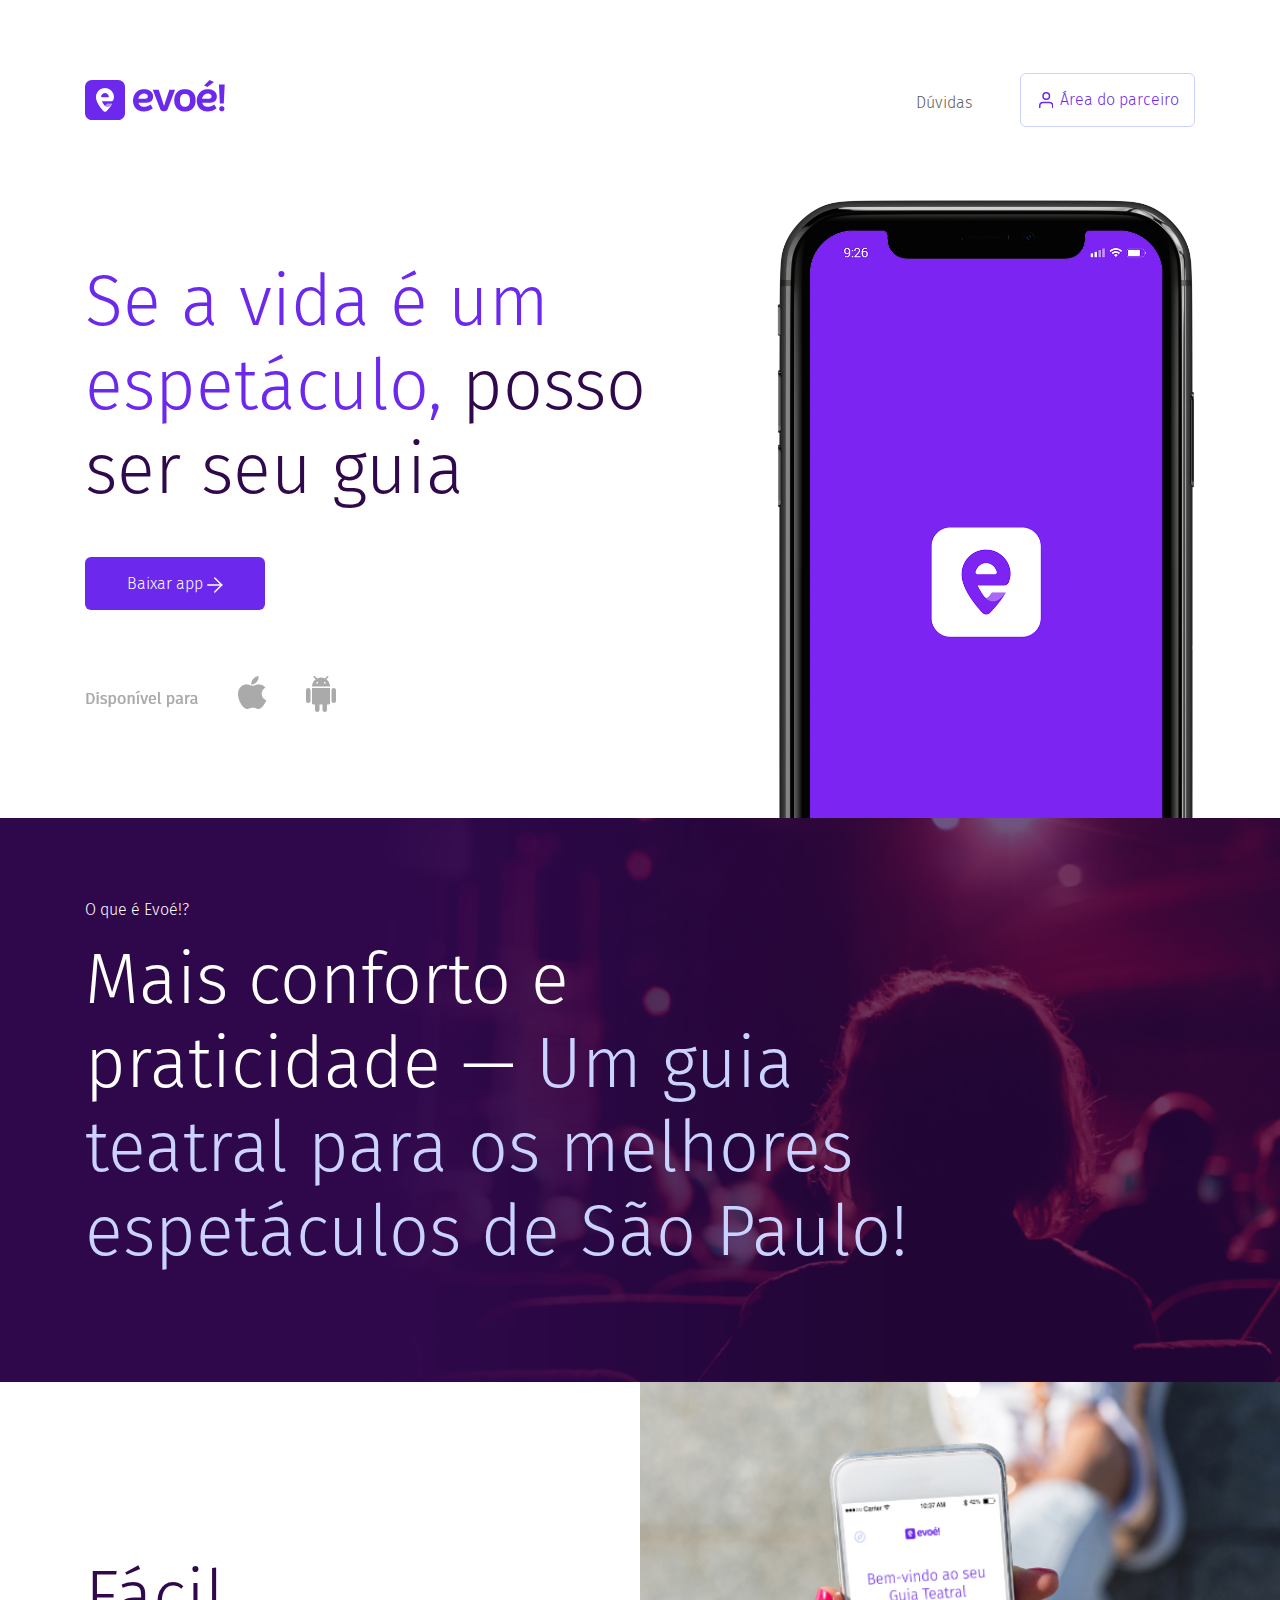
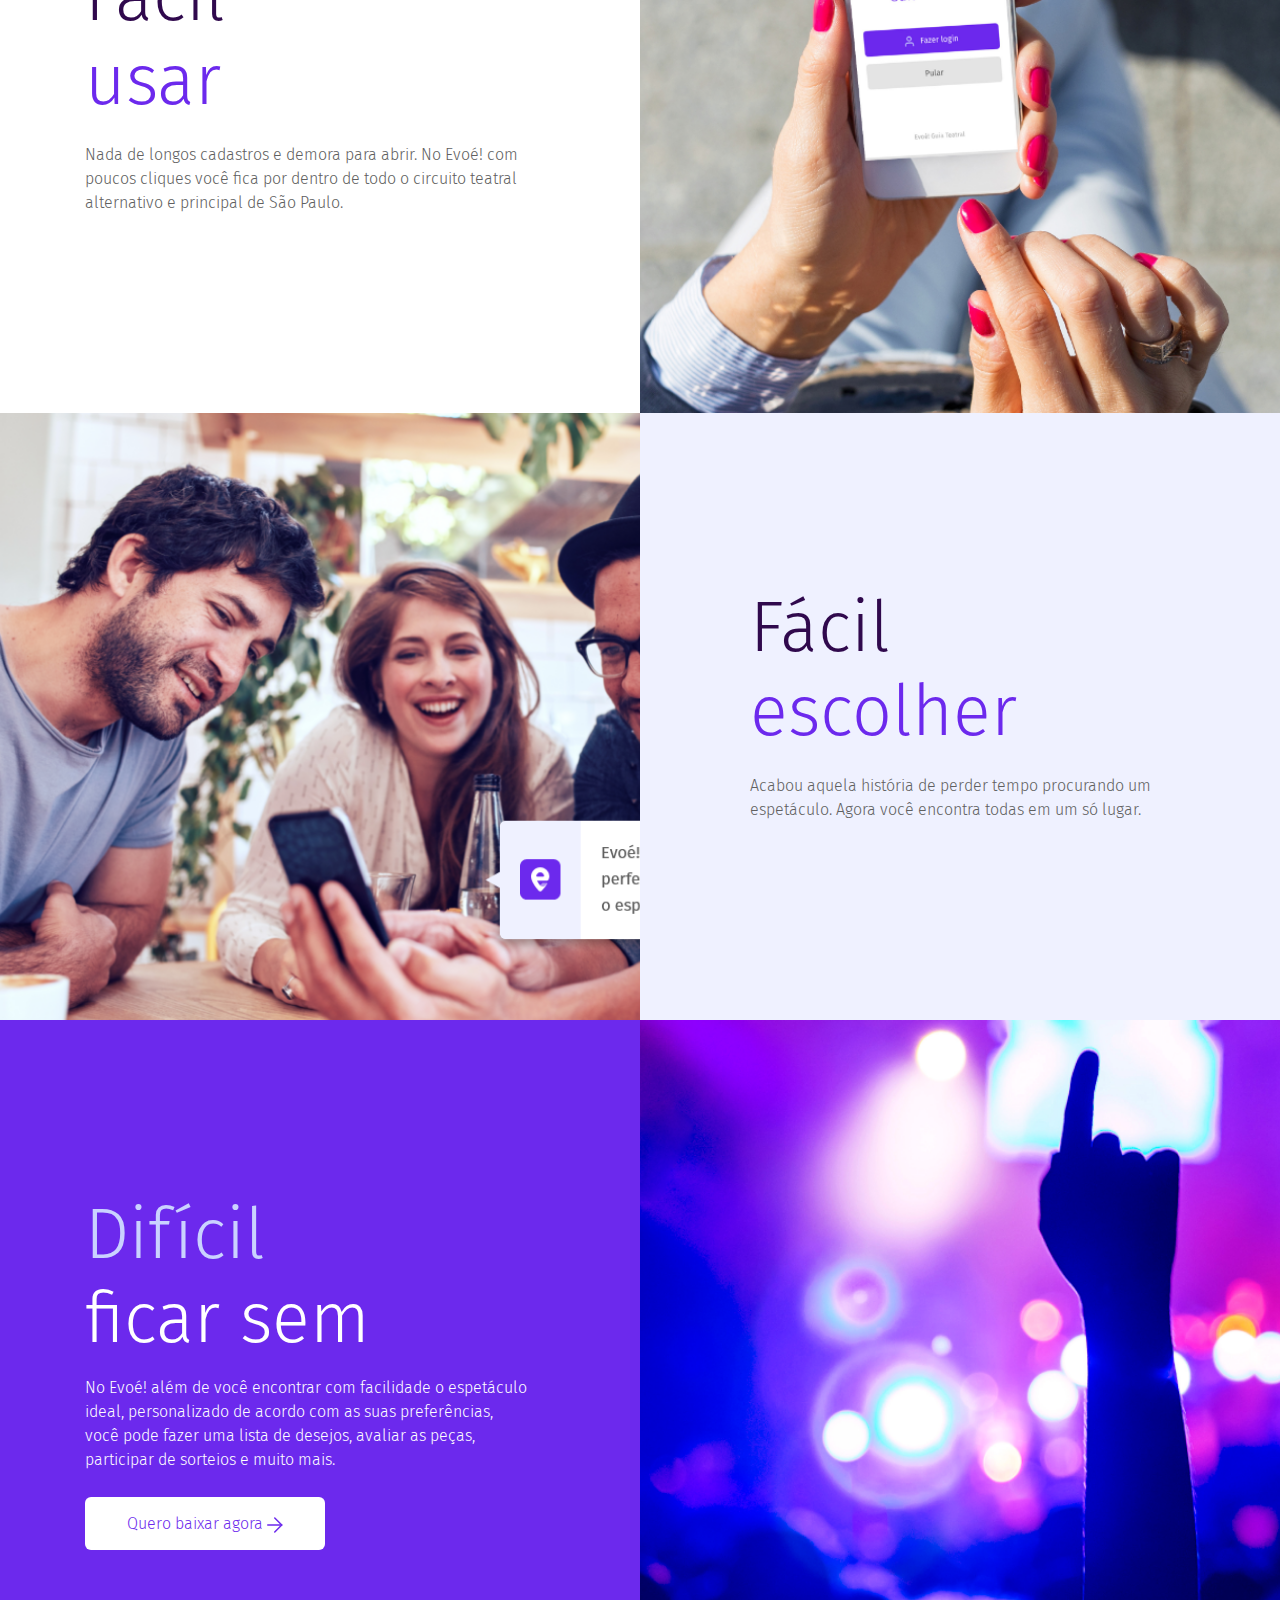
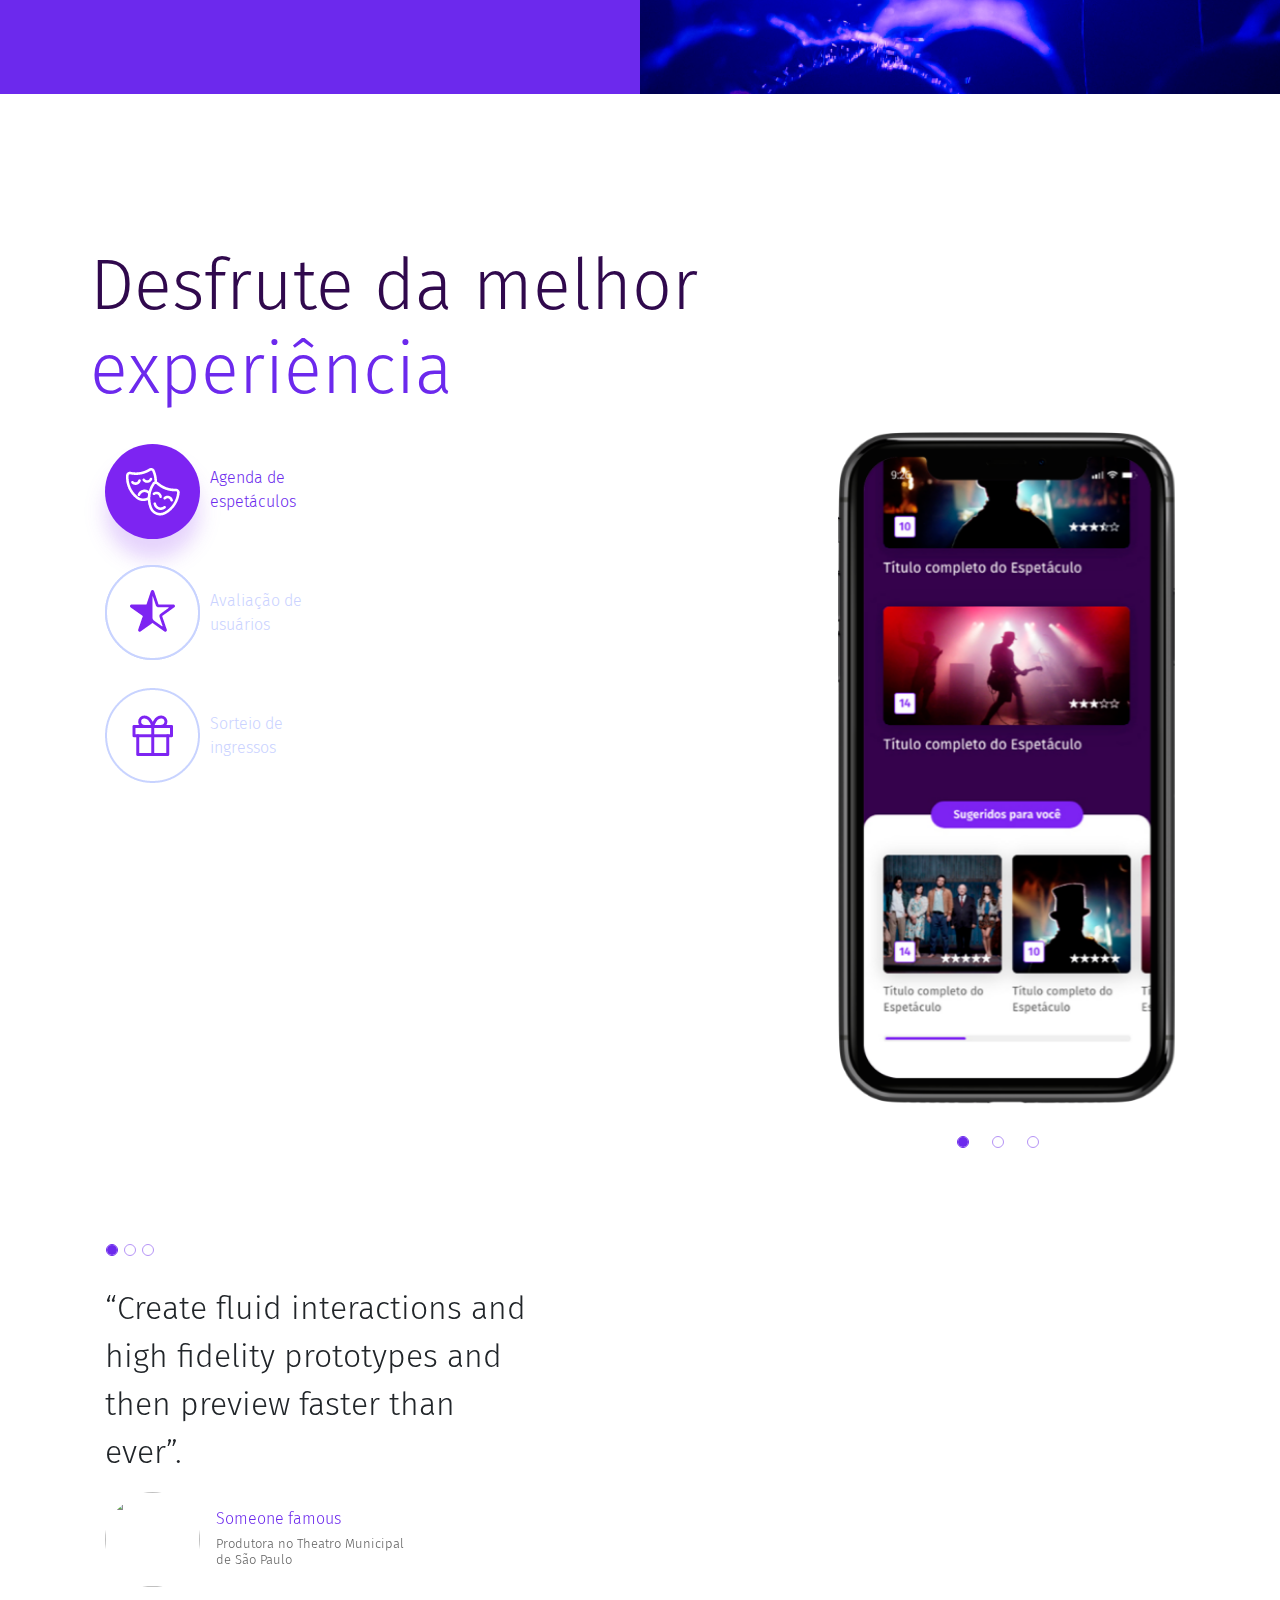
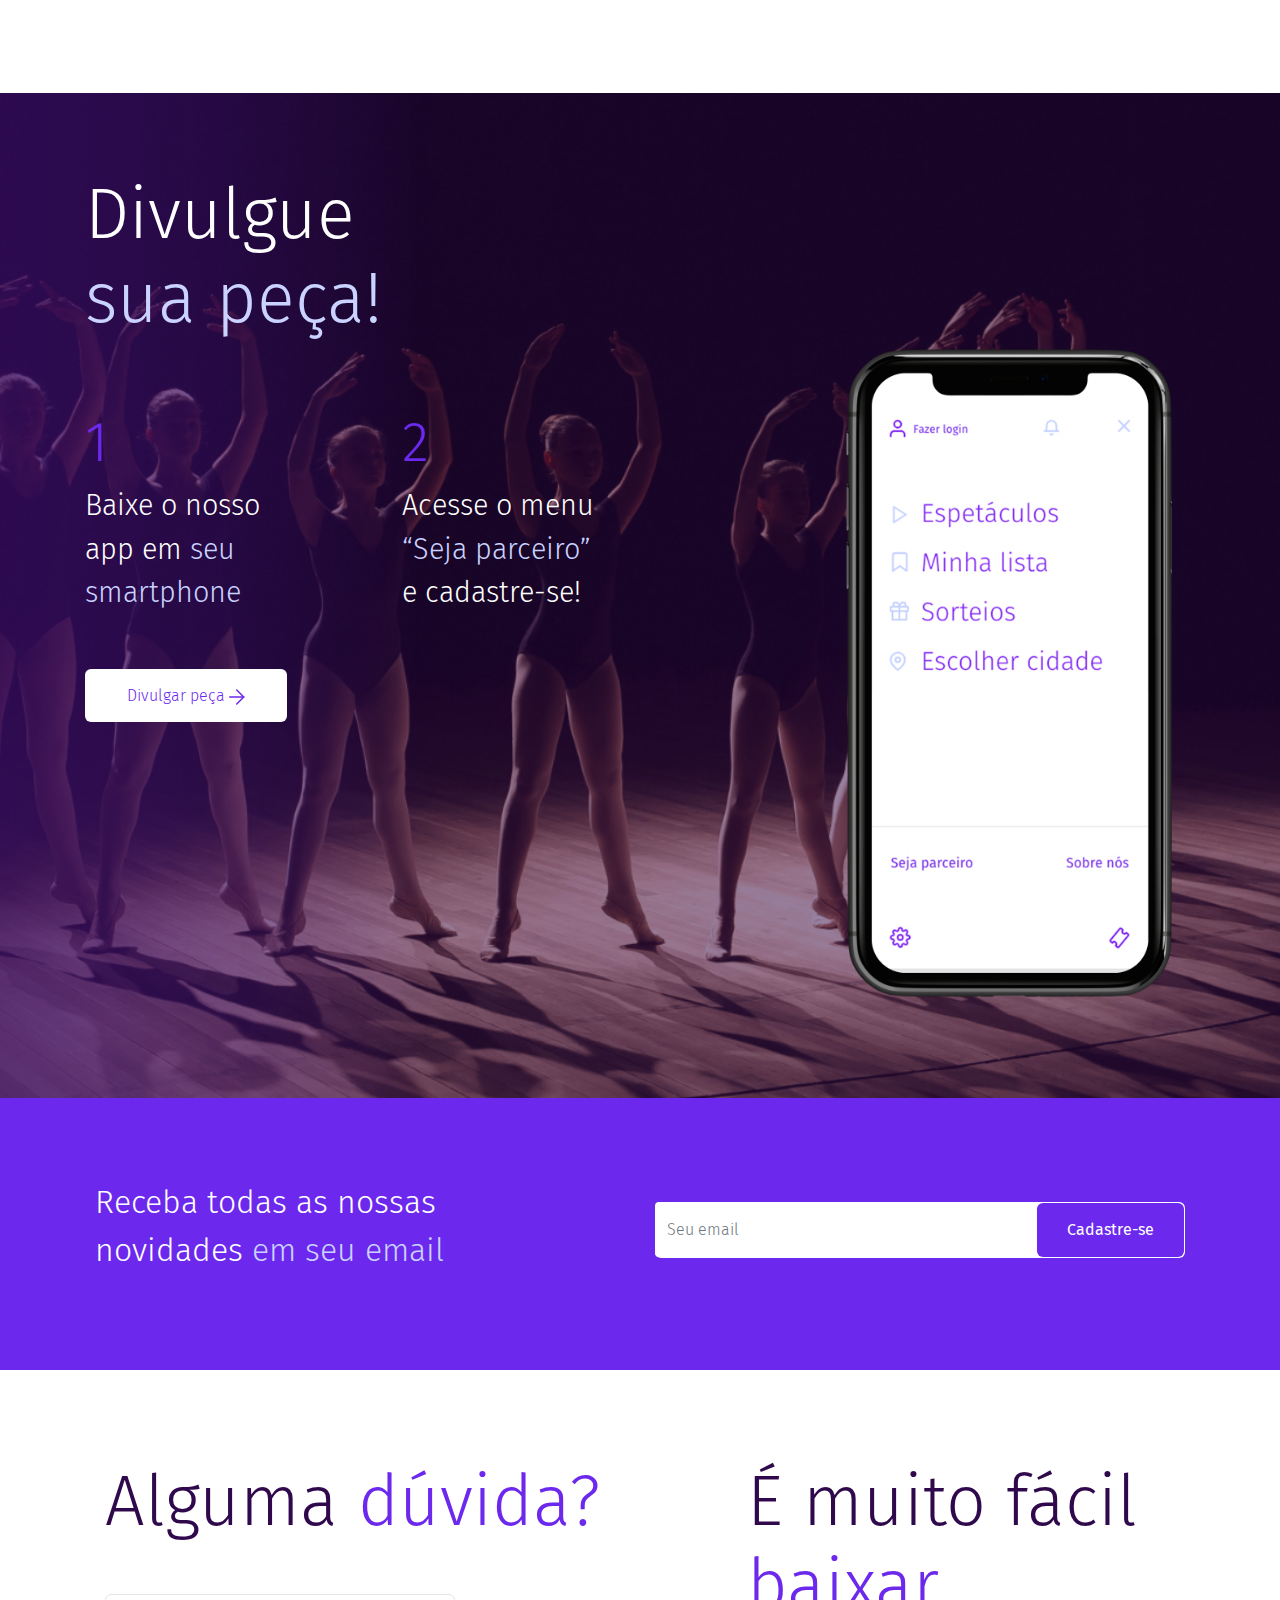
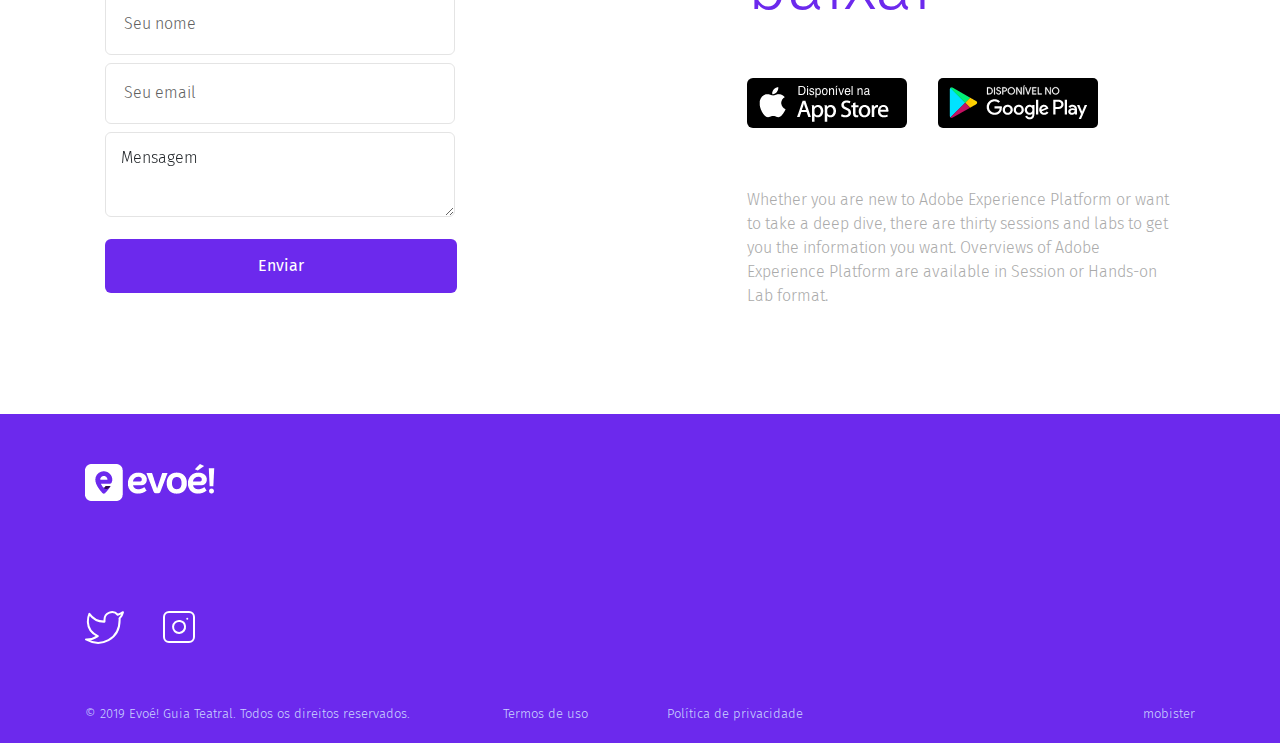
==== commit 6ee56966: "correções" ====
--- a/index.html
+++ b/index.html
@@ -31,8 +31,8 @@
               <a class="nav-link" href="#">Dúvidas</a>
             </li>
             <li class="nav-item">
-              <a class="nav-link botao-area" href="#">
-                <svg xmlns="http://www.w3.org/2000/svg" width="14.5" height="16.125" viewBox="0 0 14.5 16.125">
+              <a class="nav-link botao-area d-flex" href="#">
+                <svg width="14" height="16" viewBox="0 0 14 16">
                   <g id="users" transform="translate(-0.25 -2.25)">
                     <path id="Caminho_236" data-name="Caminho 236" d="M14,19.875V18.25A3.25,3.25,0,0,0,10.75,15H4.25A3.25,3.25,0,0,0,1,18.25v1.625" transform="translate(0 -2.25)" fill="none" stroke="#6c29ed" stroke-linecap="round" stroke-linejoin="round" stroke-width="1.5"/>
                     <circle id="Elipse_21" data-name="Elipse 21" cx="3.25" cy="3.25" r="3.25" transform="translate(4.25 3)" stroke-width="1.5" stroke="#6c29ed" stroke-linecap="round" stroke-linejoin="round" fill="none"/>
@@ -51,7 +51,7 @@
     <div class="container">
         <div class="row">
           <div class="col-md-7">
-            <h1 class="enfase1"><span class="cor1"> Se a vida é um<br/> espetáculo,</span> posso<br/> ser seu guia</h1>
+            <h1 class="enfase1"><span class="cor1"> Se a vida é um espetáculo,</span> posso ser seu guia</h1>
             <a href="http://" class="botao2 d-block d-lg-inline">Baixar app <svg xmlns="http://www.w3.org/2000/svg" width="15.5" height="16.121" viewBox="0 0 15.5 16.121">
               <g id="arrow-right" transform="translate(-4.25 -3.939)">
                 <line id="Linha_48" data-name="Linha 48" x2="14" transform="translate(5 12)" fill="none" stroke="#fff" stroke-linecap="round" stroke-linejoin="round" stroke-width="1.5"/>
@@ -75,7 +75,7 @@
        <div class="row">
          <div class="col-md-12">
           <p class="d-none d-lg-block">O que é Evoé!?</p>
-          <h1>Mais conforto e<br/> praticidade — Um guia<br/> teatral para os melhores<br/> espetáculos de São Paulo!</h1>
+          <h1>Mais conforto e<br/> praticidade — <span class="destaque">Um guia<br/> teatral para os melhores<br/> espetáculos de São Paulo!</span></h1>
          </div>
        </div>
       </div>
@@ -130,11 +130,12 @@
 
 <section class="section5">
   <div class="container">
+    <div class="row">
+      <h1>Desfrute da melhor <br/><span class="cor1">experiência</span></h1>
+
+    </div>
     <div id="carouselExampleIndicators" class="carousel slide d-none d-sm-block" data-ride="carousel">
-      <div class="row">
-        <h1>Desfrute da melhor <br/><span class="cor1">experiência</span></h1>
-
-      </div>
+    
       <div class="row flex-column-reverse flex-lg-row">
       
             <div class="col-md-8">
@@ -283,8 +284,13 @@
 <section class="section7">
   <div class="container">
     <div class="row">
+      <div class="col-md-4">
+        <h1>Divulgue <span class="destaque">sua peça!</span></h1>
+      </div>
+    </div>
+    <div class="row">
       <div class="col-xs-12 col-sm-8">
-        <h1>Divulgue <span class="destaque">sua peça!</span></h1>
+        
 
         <div class="row d-none d-sm-flex">
           <div class="col-5">
--- a/css/styles.css
+++ b/css/styles.css
@@ -1,16 +1,22 @@
-html, body {
-    position: relative;
-    height: 100%;
-  }
-
+html,
 body {
-    font-family: 'Fira Sans' !important ;
-    font-size: 16px;
-    font-weight: 500;
+  position: relative;
+  height: 100%;
+}
+
+body {
+  font-family: "Fira Sans" !important ;
+  font-size: 16px;
+  font-weight: 300;
+}
+
+p,
+span,
+input {
+  font-weight: 300 !important;
 }
 
 /* Login page */
-
 
 html,
 body.login {
@@ -18,41 +24,41 @@
 }
 
 body.login {
-  background-color: #6C29ED;
-  font-family: 'Fira Sans' !important ;
+  background-color: #6c29ed;
+  font-family: "Fira Sans" !important ;
   font-size: 16px;
   font-weight: 500;
 }
 
 .top-login {
-    padding-top: 50px;
-    padding-bottom: 30px;
+  padding-top: 50px;
+  padding-bottom: 30px;
 }
 
 .top-login h1 {
-    font-size: 35px;
-    font-weight: 300 !important;
-    color: #6C29ED;
+  font-size: 35px;
+  font-weight: 300 !important;
+  color: #6c29ed;
 }
 
 .bt-entrar {
-    background: #6C29ED;
-    border: none;
-    outline: none;
-    font-size: 16px;
-    padding-top: 20px;
-    padding-bottom: 20px;
+  background: #6c29ed;
+  border: none;
+  outline: none;
+  font-size: 16px;
+  padding-top: 20px;
+  padding-bottom: 20px;
 }
 
 .login .textfield {
-    width: 350px;
-    height: 60px;
+  width: 350px;
+  height: 60px;
 }
 
 .login .esqueci {
-    color: #6C29ED;
-    margin-top: 50px;
-    margin-bottom: 50px;
+  color: #6c29ed;
+  margin-top: 50px;
+  margin-bottom: 50px;
 }
 
 .wrapper-login {
@@ -63,11 +69,12 @@
 }
 
 .form-signin {
-    background-color: #fff;
-    width: 450px;
-    min-height: 465px;
-    overflow: hidden;
-    padding: 0 50px;
+  background-color: #fff;
+  border-radius: 6px;
+  width: 450px;
+  min-height: 465px;
+  overflow: hidden;
+  padding: 0 50px;
 }
 
 .form-signin .checkbox {
@@ -96,809 +103,835 @@
 
 /*fim login */
 
-
-
 a:hover {
-    text-decoration: none;
+  text-decoration: none;
 }
 
 #mainNav {
-    margin-top: 65px;
-    margin-bottom: 65px;
+  margin-top: 65px;
+  margin-bottom: 65px;
 }
 
 .botao-duvidas {
-    margin-right: 40px; 
+  margin-right: 40px;
 }
 
 .botao-duvidas a {
-    color:#606060;
-    margin-top: 10px;
+  color: #606060;
+  margin-top: 10px;
 }
 
 #mainNav .navbar-toggler-icon {
-    background-image: url(../img/hambuger.svg);
+  background-image: url(../img/hambuger.svg);
 }
 
 .botao-area {
-    color: #6C29ED;
-    border:1px solid #CAD2FF;
-    padding: 10px 20px;
-    border-radius: 6px;
+  color: #6c29ed;
+  border: 1px solid #cad2ff;
+  padding: 10px 20px;
+  border-radius: 6px;
+  transition: all 0.2ms;
 }
 
 .txt-botao-area {
-    /* padding-top: 1px; */
-    /* display: inline-block; */
-    display: flex;
-    margin: 4px 7px;
+  /* padding-top: 1px; */
+  /* display: inline-block; */
+  display: flex;
+  margin: 4px 7px;
 }
 
 .botao-area svg {
-    margin-left: 10px;
-    align-self: center;
-    display: flex;
+  margin-left: 10px;
+  align-self: center;
+  display: flex;
+}
+
+.botao-area:hover {
+  background-color: #6c29ed;
+  color: #fff;
+}
+
+.botao-area:hover svg {
+  fill: #6c29ed;
 }
 
 .section5 {
-    overflow: hidden;
-}
-
-.enfase1 ,
-.section2 h1 ,
+  overflow: hidden;
+}
+
+.enfase1,
+.section2 h1,
 .section3 h1,
 .privacidade h1,
-.section5 h1
-{
-    font-size: 3.2rem;
-    margin-top: 60px;
-    margin-bottom: 20px;
-    font-weight: 300;
-    color: #30094D;
+.section5 h1 {
+  font-size: 4.375rem;
+  margin-top: 60px;
+  margin-bottom: 20px;
+  font-weight: 300;
+  color: #30094d;
 }
 
 .privacidade h1 {
-    color: #6C29ED;
+  color: #6c29ed;
 }
 
 .enfase1 {
-    margin-bottom: 60px;
-}
-
-
-.enfase1 .cor1 ,
-.section2 h1 .cor1 ,
+  margin-bottom: 60px;
+}
+
+.enfase1 .cor1,
+.section2 h1 .cor1,
 .section3 h1 .cor1,
-.section5 h1 .cor1
-{
-    color: #6C29ED;
+.section5 h1 .cor1 {
+  color: #6c29ed;
 }
 
 .botao2 {
-    background-color: #6C29ED;
-    color: #fff;
-    padding: 17px 42px;
-    border-radius: 6px;
-    margin-top: 70px;
-    text-align: center;
-    -webkit-transition: all .3s ease;
-    transition: all .3s ease;
-}
-
-
+  background-color: #6c29ed;
+  color: #fff;
+  padding: 17px 42px;
+  border-radius: 6px;
+  margin-top: 70px;
+  text-align: center;
+  -webkit-transition: all 0.3s ease;
+  transition: all 0.3s ease;
+}
 
 .disponivel {
-    margin-top: 80px;
-    margin-bottom: 40px;
-}
-
-.section1 , .section7{
-    color: #fff;
-    background:#30094D url(../img/bg1.png) center right no-repeat;
-    background-size: auto 100%;
-    padding: 80px;
-}
-
+  margin-top: 80px;
+  margin-bottom: 40px;
+}
+
+.section1,
 .section7 {
-    background-image: url(../img/bg-divulgue.png);
-}
-
-.section7  .numero-passo {
-    color: #6C29ED;
-    font-size: 3.5rem;
-    margin-top: 60px;
-    font-weight: 300;
-}
-
+  color: #fff;
+  background: #30094d url(../img/bg1.png) center right no-repeat;
+  background-size: auto 100%;
+  padding: 80px 0 100px 0;
+}
+
+.section7 {
+  background-image: url(../img/bg-divulgue.png);
+}
+
+.section7 .numero-passo {
+  color: #6c29ed;
+  font-size: 3.5rem;
+  margin-top: 60px;
+  font-weight: 300;
+}
 
 .section7 h1 {
-    font-size: 3.8rem;
-    width: 260px;
-    font-weight: 300;
+  font-size: 4.375rem;
+  /* width: 260px; */
+  font-weight: 300;
 }
 
 .section7 .passo {
-    font-weight: 300;
-    font-size: 1.8rem;
-    color: #fff;
-    margin-bottom: 70px;
+  font-weight: 300;
+  font-size: 1.8rem;
+  color: #fff;
+  margin-bottom: 70px;
 }
 
 .destaque {
-    color: #CAD2FF;
-}
-
-.section1 h1 
-{
-    color: #fff;
-    font-size: 3rem;
-    font-weight: 300;
-}
-
-.section2 ,
+  color: #cad2ff;
+}
+
+.section1 h1 {
+  color: #fff;
+  font-size: 4.375rem;
+  font-weight: 300;
+}
+
+.section2,
 .section3,
-.section4
-{
-    position: relative;
-    padding: 60px;
-}
-
-.section2::before ,
-.section3::before ,
+.section4 {
+  position: relative;
+  padding: 113px 60px 158px 60px;
+}
+
+.section2::before,
+.section3::before,
 .section4::before {
-    position: absolute;
-    content: '';
-    width: 50%;
-    right: 0;
-    top: 0;
-    height: 100%;
-    background-image: url(../img/facilUsar.png);
-    background-size: cover;
-    background-position: center center;
+  position: absolute;
+  content: "";
+  width: 50%;
+  right: 0;
+  top: 0;
+  height: 100%;
+  background-image: url(../img/facilUsar.png);
+  background-size: cover;
+  background-position: center center;
 }
 
 .section3 {
-    background: #EFF1FF;
+  background: #eff1ff;
 }
 
 .section3::before {
-    background:url(../img/facilEscolher.png);
-    background-position: center left;
-    background-size: cover;
-    left: 0;
+  background: url(../img/facilEscolher.png);
+  background-position: center left;
+  background-size: cover;
+  left: 0;
 }
 
 .section4 {
-    background-color:#6C29ED;
-}
-
-.section4::before { 
-    background:#6C29ED url(../img/dificilFicar.png);
+  background-color: #6c29ed;
+}
+
+.section4::before {
+  background: #6c29ed url(../img/dificilFicar.png);
+  background-size: cover;
 }
 
 .subtexto {
-    color: #606060;
-    margin-top: 15px;
-    margin-bottom: 40px;
-    font-weight: 600;
+  color: #606060;
+  margin-top: 15px;
+  margin-bottom: 40px;
+  font-weight: 600;
 }
 
 .section4 h1 {
-    color: #CAD2FF;
-    font-weight: 300;
-    font-size: 3.6rem;
-    margin-top: 60px;
+  color: #cad2ff;
+  font-weight: 300;
+  font-size: 4.375rem;
+  margin-top: 60px;
 }
 .section4 h1 .cor1 {
-    color: #fff;
-}
-
-.section4 .subtexto{
-    color: #fff;
+  color: #fff;
+}
+
+.section4 .subtexto {
+  color: #fff;
 }
 
 .img-composicao {
-    position: relative;
-    z-index: 1;
+  position: relative;
+  z-index: 1;
 }
 
 .botao3 {
-    background-color: #fff;
-    color: #6C29ED;
-    padding: 17px 42px;
-    border-radius: 6px;
-    position: relative;
-    z-index: 4;
-    text-align: center;
-}
-
-
-  .privacidade .wrapper {
-      background-color: #F8F9FF;
-      padding-top: 70px;
-      padding-bottom: 70px;
-      margin-top: 50px;
-      margin-bottom: 130px;
-  }
-
-  .privacidade .wrapper h4 {
-      color: #30094D;
-      margin-bottom: 25px;
-  }
-
-  .privacidade .wrapper p {
-      margin-bottom: 30px;
-      color: #606060;
-  }
-
-  .privacidade .subtitulo {
-      color: #30094D;
-  }
-
-
-  .newsletter {
-      background-color: #6C29ED;
-      padding: 80px;
-  }
-
-  .newsletter p {
-      color: #fff;
-      font-size: 2rem;
-      font-weight: 300;
-  }
-
-  .inp-newsletter {
-      height: 55px;
-      border: 0;
-  }
-
-  .group-custom {
-    margin-top: 24px;
-    background-color: #fff;
-    border-radius: 6px;
-  }
-
-  .input-group-append {
-    margin: 1px;
-  }
-
-  #basic-addon2 {
-      background-color: #6C29ED;
-      color: white;
-      border:none;
-      border-radius: 6px;
-      padding: 15px 30px;
-  }
-
-  .section8 {
-    margin: 90px;
-}
-
-  .section8 h1 {
-      color: #30094D;
-      font-weight: 300;
-      font-size: 2.7rem;
-      max-width: 50px;
-  }
-
-  .section8 h1 .destaque {
-      color: #6C29ED;
-  }
+  background-color: #fff;
+  color: #6c29ed;
+  padding: 17px 42px;
+  border-radius: 6px;
+  position: relative;
+  z-index: 4;
+  text-align: center;
+}
+
+.privacidade .wrapper {
+  background-color: #f8f9ff;
+  padding-top: 70px;
+  padding-bottom: 70px;
+  margin-top: 50px;
+  margin-bottom: 130px;
+}
+
+.privacidade .wrapper h4 {
+  color: #30094d;
+  margin-bottom: 25px;
+}
+
+.privacidade .wrapper p {
+  margin-bottom: 30px;
+  color: #606060;
+}
+
+.privacidade .subtitulo {
+  color: #30094d;
+}
+
+.newsletter {
+  background-color: #6c29ed;
+  padding: 80px;
+}
+
+.newsletter p {
+  color: #fff;
+  font-size: 2rem;
+  font-weight: 300;
+}
+
+.inp-newsletter {
+  height: 55px;
+  border: 0;
+}
+
+.group-custom {
+  margin-top: 24px;
+  background-color: #fff;
+  border-radius: 6px;
+}
+
+.input-group-append {
+  margin: 1px;
+}
+
+#basic-addon2 {
+  background-color: #6c29ed;
+  color: white;
+  border: none;
+  border-radius: 6px;
+  padding: 15px 30px;
+}
+
+.section8 {
+  margin: 90px;
+}
+
+.section8 h1 {
+  color: #30094d;
+  font-weight: 300;
+  font-size: 4.375rem;
+}
+
+.section8 h1 .destaque {
+  color: #6c29ed;
+}
 
 .textfield {
-   position: relative;
-   padding: 30px 90px 5px 18px;
-    border:1px solid #E4E4E4;
-    border-radius:6px;
-    box-shadow: none;
+  position: relative;
+  padding: 30px 90px 5px 18px;
+  border: 1px solid #e4e4e4;
+  border-radius: 6px;
+  box-shadow: none;
+  width: 350px;
 }
 
 .form-duvida {
-    position: relative;
-}
-
-.centered ,
-.is-floating-label
-{
-    position: relative;
+  position: relative;
+}
+
+.centered,
+.is-floating-label {
+  position: relative;
 }
 
 .centered:first-child {
-    margin-top: 50px;
+  margin-top: 50px;
 }
 
 .centered span {
-    position: absolute;
-    z-index: 1;
-    top: 13px;
-    left: 14px;
-    color: #606060;
-    font-weight: 500;
-    font-size: 16px;
-    padding: 5px;
-}
-.textfield:focus ,
-.is-floating-label.is-focused textarea.textareafield 
-{
-    border:1px solid #6C29ED;
-    outline: none;
-    color:#6C29ED;
+  position: absolute;
+  z-index: 1;
+  top: 13px;
+  left: 14px;
+  color: #606060;
+  font-weight: 500;
+  font-size: 16px;
+  padding: 5px;
+}
+.textfield:focus,
+.is-floating-label.is-focused textarea.textareafield {
+  border: 1px solid #6c29ed;
+  outline: none;
+  color: #6c29ed;
 }
 input:focus ~ span,
 input:not(:focus):valid ~ span {
-    top:0px;
-    color:#30094D;
-}
-.textfield, span , .textareafield  {
-	transition: ease-in-out 0.2s all;
-	-webkit-transition: ease-in-out 0.2s all;
-	-moz-transition: ease-in-out 0.2s all;
-	-o-transition: ease-in-out 0.2s all;
+  top: 0px;
+  color: #30094d;
+}
+.textfield,
+span,
+.textareafield {
+  transition: ease-in-out 0.2s all;
+  -webkit-transition: ease-in-out 0.2s all;
+  -moz-transition: ease-in-out 0.2s all;
+  -o-transition: ease-in-out 0.2s all;
 }
 
 .text1 {
-    color: #AAAAAA;
-    font-weight: 300;
-    margin-top: 60px;
+  color: #aaaaaa;
+  font-weight: 300;
+  margin-top: 60px;
 }
 
 textarea.textareafield {
-    border:1px solid #AAAAAA;
-    box-shadow: none;
-    outline: 0;
-    position: relative;
-    padding: 30px 100px 5px 18px;
-    border-radius: 6px;
-    z-index: 1;
-    width: 279px;
-  }
-
-  .is-floating-label {
-   
-    margin-bottom: 15px;
-    
-  }
-  .is-floating-label input {
-    position: absolute;
-    left: 0;
-    background-color: transparent;
-  }
-  .is-floating-label label {
-    opacity: 0.3;
-    pointer-events: none;
-    position: absolute;
-    transform: translate3d(0, 0, 0) scale(1);
-    transform-origin: left top;
-    transition: 100ms;
-    z-index: 10;
-    left: 16px;
-    top: 14px;
-  }
-  .is-floating-label.is-focused label {
-    transform: translateY(-10px);
-    color:#30094D;
-    opacity: 1;
-  }
-
-  .bt-enviar {
-      background-color: #6C29ED;
-      color: #fff;
-      border-radius: 6px;
-      padding: 15px 115px 15px 119px;
-      outline: none;
-      border: 0;
-  }
+  border: 1px solid #e4e4e4;
+  box-shadow: none;
+  outline: 0;
+  position: relative;
+  padding: 30px 100px 5px 18px;
+  border-radius: 6px;
+  z-index: 1;
+  width: 350px;
+}
+
+.is-floating-label {
+  margin-bottom: 15px;
+}
+.is-floating-label input {
+  position: absolute;
+  left: 0;
+  background-color: transparent;
+}
+.is-floating-label label {
+  /* opacity: 0.3; */
+  pointer-events: none;
+  position: absolute;
+  transform: translate3d(0, 0, 0) scale(1);
+  transform-origin: left top;
+  transition: 100ms;
+  z-index: 10;
+  left: 16px;
+  top: 14px;
+}
+.is-floating-label.is-focused label {
+  transform: translateY(-10px);
+  color: #30094d;
+  opacity: 1;
+}
+
+.bt-enviar {
+  background-color: #6c29ed;
+  color: #fff;
+  border-radius: 6px;
+  padding: 15px 153px 15px 153px;
+  outline: none;
+  border: 0;
+  /* max-width: 350px; */
+}
 .footer {
-    background-color: #6C29ED;
-    font-size: 13px;
-    color: #CAD2FF;
-    font-weight: 300;
-    padding: 50px 0 20px 0;
+  background-color: #6c29ed;
+  font-size: 13px;
+  color: #cad2ff;
+  font-weight: 300;
+  padding: 50px 0 20px 0;
 }
 
 .footer a {
-    color: #CAD2FF;
+  color: #cad2ff;
 }
 
 .footer .list-social li:first-child {
-    margin-right: 35px;
+  margin-right: 35px;
 }
 
 .footer .logo-rodape {
-    margin-bottom: 110px;
+  margin-bottom: 110px;
 }
 
 .footer .institucional {
-    margin-top: 60px;
-}
-
-.sq-crousal4 .carousel-indicators li::before {width: 15px;height: 15px;background: #444;border-radius: 50%;	border: solid 2px #AAACAE;
-	transition: all 0.3s ease 0s;box-shadow: 6px 6px 8px #E9E0E0 inset;}
-	.sq-crousal4 .carousel-indicators li.active::before {background: #1870ed;box-shadow: 2px 3px 2px #e5edf8 inset;border-color: #1870ed;}
-	.sq-crousal4 .carousel-indicators {top: -40px;}
-	.sq-crousal4 li {width: 10px; height: 10px;}
-	.sq-crousal4 .fa-angle-left {font-size: 45px;color: #444;left: -30px;position: relative;top: -17px;}
-    .sq-crousal4 .fa-angle-right {font-size: 45px;color: #444;right: -30px;position: relative;top: -17px;}
-    
-    .sq-crousal4 .carousel-indicators li {
-        border-radius: 30px;
-        border: 1px solid #6C29ED;
-    }
-
-
-    .sq-crousal4 .carousel-indicators .active {
-        background-color: #6C29ED;;
-    }
-    .sq-crousal4 .carousel-indicators li {
-        border-radius: 30px;
-    }
-
-    .sq-crousal4 .carousel-indicators {
-        left: -80px;
-        right: auto;
-    }
-
-    .h-30 {
-            height: 30%!important;
-    }
-
-    .sq-crousal4 img {
-        width: 95px;
-        height: 95px;
-    }
-
-    .feedback-text p {
-        margin-bottom: 0px;
-    }
-
-    .feedback-text .nome {
-        color: #6C29ED;
-        margin-bottom: 5px;
-        font-weight: 300;
-    }
-
-    .feedback-text .cargo {
-        color: #606060;
-        line-height: 16px;
-        font-weight: 300;
-        font-size: 13px;
-    }
-
-    .sq-crousal4 .testimonial {
-        font-size: 2rem;
-    }
-  
-
-.section6 ,
-.section5
-{
-    padding: 90px;
+  margin-top: 60px;
+}
+
+.sq-crousal4 .carousel-indicators li::before {
+  width: 15px;
+  height: 15px;
+  background: #444;
+  border-radius: 50%;
+  border: solid 2px #aaacae;
+  transition: all 0.3s ease 0s;
+  box-shadow: 6px 6px 8px #e9e0e0 inset;
+}
+.sq-crousal4 .carousel-indicators li.active::before {
+  background: #1870ed;
+  box-shadow: 2px 3px 2px #e5edf8 inset;
+  border-color: #1870ed;
+}
+.sq-crousal4 .carousel-indicators {
+  top: -40px;
+}
+.sq-crousal4 li {
+  width: 10px;
+  height: 10px;
+}
+.sq-crousal4 .fa-angle-left {
+  font-size: 45px;
+  color: #444;
+  left: -30px;
+  position: relative;
+  top: -17px;
+}
+.sq-crousal4 .fa-angle-right {
+  font-size: 45px;
+  color: #444;
+  right: -30px;
+  position: relative;
+  top: -17px;
+}
+
+.sq-crousal4 .carousel-indicators li {
+  border-radius: 30px;
+  border: 1px solid #6c29ed;
+}
+
+.sq-crousal4 .carousel-indicators .active {
+  background-color: #6c29ed;
+}
+.sq-crousal4 .carousel-indicators li {
+  border-radius: 30px;
+}
+
+.sq-crousal4 .carousel-indicators {
+  left: -80px;
+  right: auto;
+}
+
+.h-30 {
+  height: 30% !important;
+}
+
+.sq-crousal4 img {
+  width: 95px;
+  height: 95px;
+}
+
+.feedback-text p {
+  margin-bottom: 0px;
+}
+
+.feedback-text .nome {
+  color: #6c29ed;
+  margin-bottom: 5px;
+  font-weight: 300;
+}
+
+.feedback-text .cargo {
+  color: #606060;
+  line-height: 16px;
+  font-weight: 300;
+  font-size: 13px;
+}
+
+.sq-crousal4 .testimonial {
+  font-size: 2rem;
+}
+
+.section6,
+.section5 {
+  padding: 90px;
 }
 
 .desfrute {
-    position: relative;
-    margin-left: 0;
-    display: block;
-    margin-left: -30px;
+  position: relative;
+  margin-left: 0;
+  display: block;
+  margin-left: -30px;
 }
 
 .desfrute li {
-    opacity: 1;
-    width: 330px;
-    height: 143px;
-    margin-left: 0;
-    text-indent: 132px;
-    white-space: pre-line;
-    padding-left: 135px;
-    color: #CAD2FF;
+  opacity: 1;
+  width: 330px;
+  height: 143px;
+  margin-left: 0;
+  text-indent: 132px;
+  white-space: pre-line;
+  padding-left: 135px;
+  color: #cad2ff;
 }
 
 .carousel-icones {
-    width: 330px;
-    height: 143px;
-    margin-left: 0;
-    text-indent: 132px;
-    white-space: pre-line;
-    padding-left: 135px;
-    color: #6C29ED;
-    margin-top: 40px;
-    margin-left: -20px;
+  width: 330px;
+  height: 143px;
+  margin-left: 0;
+  text-indent: 132px;
+  white-space: pre-line;
+  padding-left: 135px;
+  color: #6c29ed;
+  margin-top: 40px;
+  margin-left: -20px;
 }
 
 .agenda {
-    background: url(../img/icone-agenda.png) 0 0 no-repeat;
+  background: url(../img/icone-agenda.png) 0 0 no-repeat;
 }
 
 .slick-current .agenda {
-    background: url(../img/icone-agenda.png) no-repeat;
-    background-position: 0 -160px;
+  background: url(../img/icone-agenda.png) no-repeat;
+  background-position: 0 -160px;
 }
 
 .avaliacao {
-    background: url(../img/icone-avaliacao-usuario.png) 0 0 no-repeat;
+  background: url(../img/icone-avaliacao-usuario.png) 0 0 no-repeat;
 }
 
 .slick-current .avaliacao {
-    background: url(../img/icone-avaliacao-usuario.png) no-repeat;
-    background-position: 0 -160px;
+  background: url(../img/icone-avaliacao-usuario.png) no-repeat;
+  background-position: 0 -160px;
 }
 
 .sorteio {
-    background: url(../img/icone-sorteio.png) 0 0 no-repeat;
+  background: url(../img/icone-sorteio.png) 0 0 no-repeat;
 }
 
 .slick-current .sorteio {
-    background: url(../img/icone-sorteio.png) no-repeat;
-    background-position: 0 -160px;
+  background: url(../img/icone-sorteio.png) no-repeat;
+  background-position: 0 -160px;
 }
 
 .desfrute li:nth-child(2),
 .desfrute li:nth-child(3) {
+  margin-top: -40px;
+}
+
+.desfrute li:first-child {
+  background: url(../img/icone-agenda.png) 0 0 no-repeat;
+}
+
+.desfrute li:nth-child(2) {
+  background: url(../img/icone-avaliacao-usuario.png) 0 0 no-repeat;
+}
+
+.desfrute li:nth-child(3) {
+  background: url(../img/icone-sorteio.png) 0 0 no-repeat;
+}
+
+.desfrute li:first-child:hover,
+.desfrute li:first-child.active,
+.desfrute li:nth-child(2):hover,
+.desfrute li:nth-child(2).active,
+.desfrute li:nth-child(3):hover,
+.desfrute li:nth-child(3).active {
+  background-position: 0 -160px;
+  animation: fadein 0.3s;
+  -moz-animation: fadein 0.3s; /* Firefox */
+  -webkit-animation: fadein 0.3s; /* Safari and Chrome */
+  -o-animation: fadein 0.3s;
+  color: #6c29ed;
+}
+
+.desfrute2 {
+  bottom: -60px;
+}
+
+.desfrute2 li {
+  width: 10px;
+  height: 10px;
+  border-radius: 30px;
+  border: none;
+  border: 1px solid #6c29ed;
+  margin-right: 20px;
+}
+
+.desfrute2 .active {
+  background-color: #6c29ed;
+}
+
+.section5 .slick-slide {
+  opacity: 0.2;
+}
+
+.section5 .slick-current {
+  opacity: 1;
+}
+
+.slick-slide img {
+  width: inherit;
+}
+
+.cont-slider {
+  padding: 0 60px 0 20px;
+}
+
+:root {
+  --gutter: 30px;
+}
+
+.app {
+  padding: var(--gutter) 0;
+  display: grid;
+  grid-gap: var(--gutter) 0;
+  grid-template-columns: var(--gutter) 1fr var(--gutter);
+  align-content: start;
+}
+
+.app > * {
+  grid-column: 2 / -2;
+}
+
+.app > .full {
+  grid-column: 1 / -1;
+}
+
+.hs {
+  display: grid;
+  grid-gap: calc(var(--gutter) / 2);
+  grid-template-columns: repeat(2, calc(84% - var(--gutter) * 2));
+  grid-template-rows: minmax(150px, 1fr);
+  padding: 0 0px;
+  overflow-x: scroll;
+  scroll-snap-type: x proximity;
+  padding-bottom: calc(0.75 * var(--gutter));
+  margin-bottom: calc(-0.25 * var(--gutter));
+}
+
+.hs > li:last-child {
+  margin-right: 20px;
+}
+
+ul {
+  list-style: none;
+  padding: 0;
+}
+
+.app {
+  width: 412px;
+  /* height: 667px; */
+  /* background: #DBD0BC; */
+  overflow-y: scroll;
+}
+
+.hs > li,
+.item {
+  scroll-snap-align: center;
+  padding: calc(var(--gutter) / 2 * 1.5);
+  display: flex;
+  flex-direction: column;
+  /* justify-content: center; */
+  /* align-items: center; */
+  /* background: #fff; */
+  border-radius: 8px;
+}
+
+@media screen and (max-width: 1600) and (max-width: 2000px) {
+}
+
+@media screen and (min-width: 1600px) {
+}
+
+@media screen and (max-width: 991px) {
+}
+@media screen and (max-width: 768px) {
+  .showcase .showcase-text {
+    padding: 7rem;
+  }
+}
+
+@media screen and (max-width: 500px) {
+}
+
+@media screen and (max-width: 480px) {
+  .celular,
+  .disponivel {
+    display: none;
+  }
+
+  h1.enfase1 {
+    font-size: 2rem !important;
+    padding-right: 30px;
+  }
+
+  .section1 {
+    padding: 55px 27px;
+  }
+
+  .section1 h1,
+  .section2 h1,
+  .section3 h1,
+  .privacidade h1,
+  .section5 h1,
+  .section4 h1 {
+    font-size: 2rem;
+  }
+
+  .section2,
+  .section3,
+  .section4,
+  .section5,
+  .section6,
+  .section7,
+  .section8,
+  .newsletter {
+    padding: 40px 0;
+    margin: 0;
+  }
+
+  .section5 h1 {
+      margin-left: 30px;
+  }
+
+  .section2::before,
+  .section3::before,
+  .section4::before {
+    background-image: none;
+  }
+
+  .section2 h1,
+  .section3 h1 {
+    margin-bottom: 20px;
+  }
+
+  .subtexto,
+  .img-composicao {
+    margin-left: 25px;
+  }
+
+  .botao3 {
+    /* top: 128px; */
+  }
+
+  .section4 .img-composicao {
     margin-top: -40px;
-}
-
-.desfrute li:first-child {
-    background: url(../img/icone-agenda.png) 0 0 no-repeat;
-}
-
-.desfrute li:nth-child(2) {
-    background: url(../img/icone-avaliacao-usuario.png) 0 0 no-repeat;
-}
-
-.desfrute li:nth-child(3) {
-    background: url(../img/icone-sorteio.png) 0 0 no-repeat;
-}
-
-.desfrute li:first-child:hover ,
-.desfrute li:first-child.active,
-.desfrute li:nth-child(2):hover ,
-.desfrute li:nth-child(2).active,
-.desfrute li:nth-child(3):hover ,
-.desfrute li:nth-child(3).active
-{
-    background-position: 0 -160px;
-    animation: fadein 0.3s;
-   -moz-animation: fadein 0.3s; /* Firefox */
-   -webkit-animation: fadein 0.3s; /* Safari and Chrome */
-   -o-animation: fadein 0.3s; 
-   color:#6C29ED;
-}
-
-.desfrute2 {
-    bottom: -60px;
-}
-
-.desfrute2 li {
-    width: 10px;
-    height: 10px;
-    border-radius: 30px;
-    border: none;
-    border: 1px solid #6C29ED;
-    margin-right: 20px;
-}
-
-.desfrute2 .active {
-    background-color: #6C29ED;
-}
-
-
-.section5 .slick-slide {
-    opacity: 0.2;
-}
-
-.section5 .slick-current {
+  }
+
+  .section3 .img-composicao {
+    margin-left: -5vw;
+  }
+
+  .desfrute {
+    margin-top: 80px;
+  }
+
+  .desfrute li:nth-child(2).active {
+    left: 100%;
+    /* margin-left: -100px;  */
+  }
+
+  .sq-crousal4 .carousel-indicators {
+    left: -59px;
+  }
+
+  .sq-crousal4 img {
+    margin-right: 17px;
+  }
+
+  .row-mobile-custom {
+    width: 140%;
+  }
+
+  .section8 h1 {
+    margin-top: 50px;
+    font-size: 2.7rem;
+  }
+
+  .stores {
+    margin: 20px;
+  }
+
+  .centered label,
+  .centered .textfield,
+  textarea.textareafield {
+    width: 100%;
+  }
+
+  .bt-enviar {
+    width: 100%;
+  }
+
+  .section7 h1 {
+    width: inherit;
+    font-size: 2.8rem;
+  }
+
+  .botao3 {
+    margin: 0 20px;
+  }
+
+  .desfrute {
+    margin-left: 0;
+  }
+}
+
+@-webkit-keyframes fadein {
+  /* Safari and Chrome */
+  from {
+    opacity: 0;
+  }
+  to {
     opacity: 1;
-}
-
-
-.slick-slide img {
-    width: inherit;
-}
-
-.cont-slider {
-    padding: 0 60px 0 20px;
-}
-
-  
-:root {
-    --gutter: 30px;
-  }
-  
-  .app {
-    padding: var(--gutter) 0;
-    display: grid;
-    grid-gap: var(--gutter) 0;
-    grid-template-columns: var(--gutter) 1fr var(--gutter);
-    align-content: start;
-  }
-  
-  .app > * {
-    grid-column: 2 / -2;
-  }
-  
-  .app > .full {
-    grid-column: 1 / -1;
-  }
-  
-  .hs {
-    display: grid;
-    grid-gap: calc(var(--gutter) / 2);
-    grid-template-columns: repeat(2, calc(84% - var(--gutter) * 2));
-    grid-template-rows: minmax(150px, 1fr);
-    padding: 0 0px;
-    overflow-x: scroll;
-    scroll-snap-type: x proximity;
-    padding-bottom: calc(.75 * var(--gutter));
-    margin-bottom: calc(-.25 * var(--gutter));
-  }
-  
-  .hs > li:last-child {
-    margin-right: 20px;
-  }
-  
-
-  
-  ul {
-    list-style: none;
-    padding: 0;
-  }
-  
-  
-  .app {
-    width: 412px;
-    /* height: 667px; */
-    /* background: #DBD0BC; */
-    overflow-y: scroll;
-  }
-  
-  .hs > li,
-  .item {
-    scroll-snap-align: center;
-    padding: calc(var(--gutter) / 2 * 1.5);
-    display: flex;
-    flex-direction: column;
-    /* justify-content: center; */
-    /* align-items: center; */
-    /* background: #fff; */
-    border-radius: 8px;
-  }
-  
-
-@media screen and (max-width: 1600) and (max-width: 2000px) {
-    
-  }
-  
-  
-  @media screen and (min-width: 1600px) {
-  }
-  
-  
-  @media screen and (max-width: 991px) {
-
-  }
-  @media screen and (max-width: 768px) {
-    .showcase .showcase-text {
-        padding: 7rem;
-    }
-
-  }
-  
-  @media screen and (max-width: 500px) {
-
-  }
-  
-  @media screen and (max-width: 480px) {
-    .celular ,
-    .disponivel {
-        display: none;
-    }
-
-    .section1 {
-        padding: 55px 27px;
-    }
-
-    .section2,
-    .section3,
-    .section4 ,
-    .section5,
-    .section6,
-    .section7,
-    .section8,
-    .newsletter
-    {
-        padding: 40px 0;
-        margin: 0; 
-    }
-
-    .section2::before , .section3::before , .section4::before{
-
-        background-image: none;
-    }
-
-    .section2 h1,
-    .section3 h1 {
-        margin-bottom: 20px;
-    }
-
-    .subtexto ,
-    .img-composicao {
-        margin-left: 25px;
-    }
-
-
-    .botao3 {
-        /* top: 128px; */
-    }
-
-    .section4 .img-composicao {
-        margin-top: -40px;
-    }
-
-    .section3 .img-composicao {
-        margin-left: -5vw;
-    }
-
-    .desfrute {
-        margin-top: 80px;
-    }
-
-    .desfrute li:nth-child(2).active {
-        left: 100%;
-        /* margin-left: -100px;  */
-    }
-
-    .sq-crousal4 .carousel-indicators {
-        left: -59px;
-    }
-
-    .sq-crousal4 img {
-        margin-right: 17px;
-    }
-
-    .row-mobile-custom {
-        width: 140%;
-    }
-
-    .section8 h1 {
-        margin-top: 50px;
-        max-width: inherit;
-    }
-
-    .stores {
-        margin: 20px;
-    }
-
-    .centered label ,
-    .centered .textfield,
-    textarea.textareafield
-    {
-        width: 100%;
-    }
-
-    .bt-enviar {
-        width: 100%;
-    }
-
-    .section7 h1 {
-        width: inherit;
-        font-size: 2.8rem;
-    }
-    
-    .botao3 {
-        margin: 0 20px;
-    }
-
-    .desfrute {
-        margin-left: 0;
-    }
-
-  }
-  
-  @-webkit-keyframes fadein { /* Safari and Chrome */
-    from {
-        opacity:0;
-    }
-    to {
-        opacity:1;
-    }
-}
+  }
+}
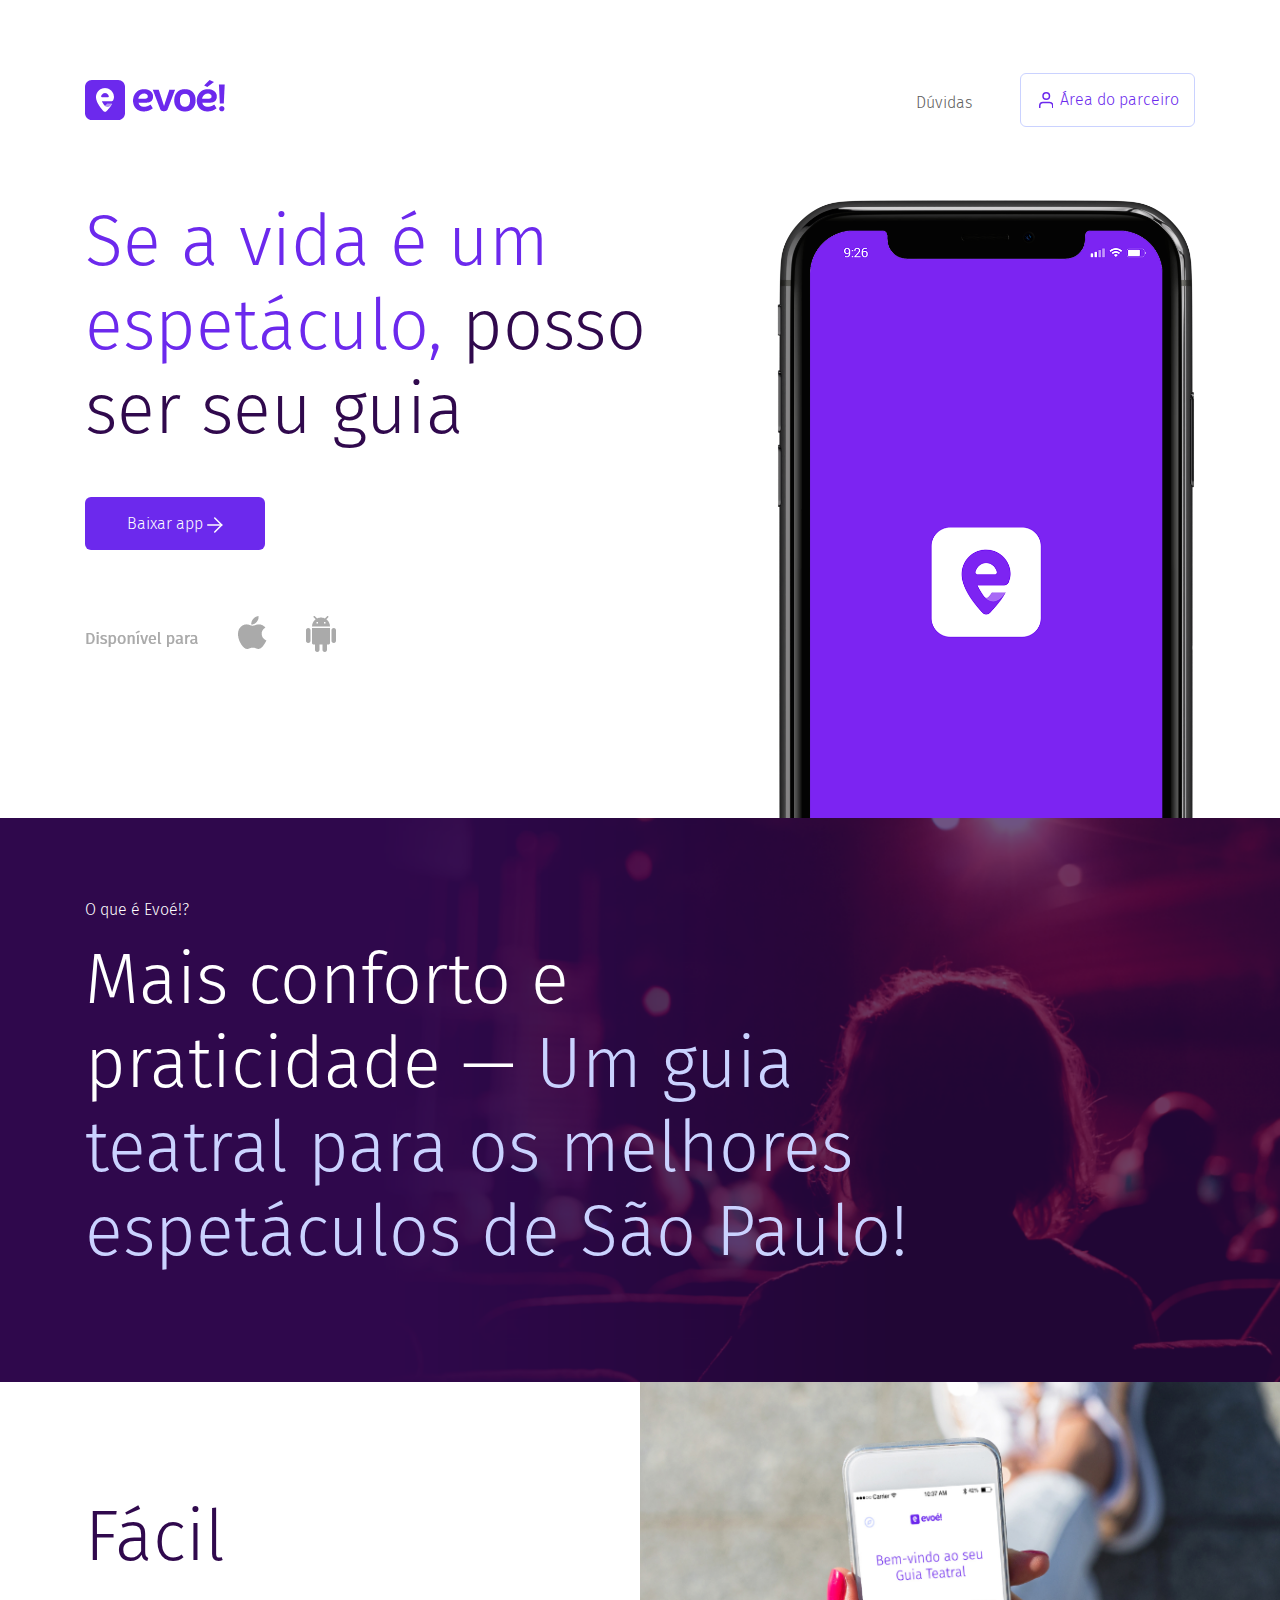
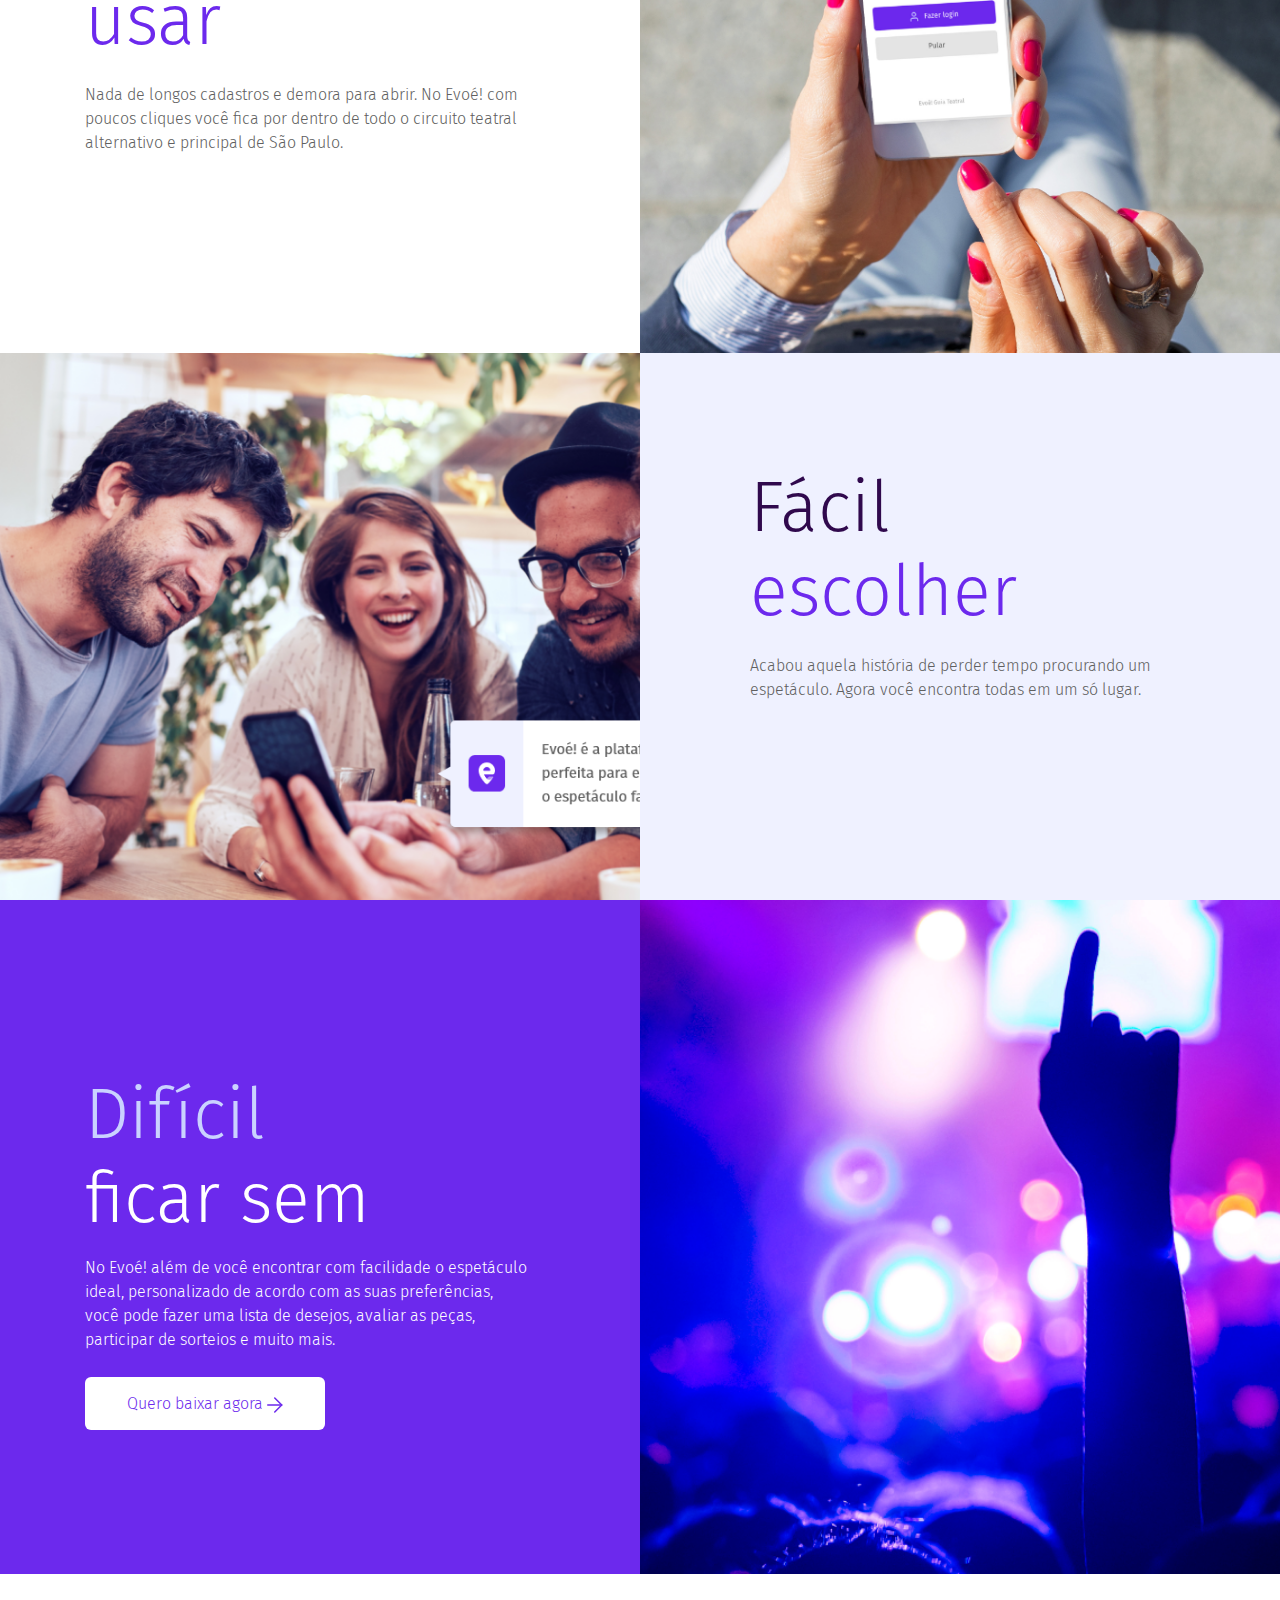
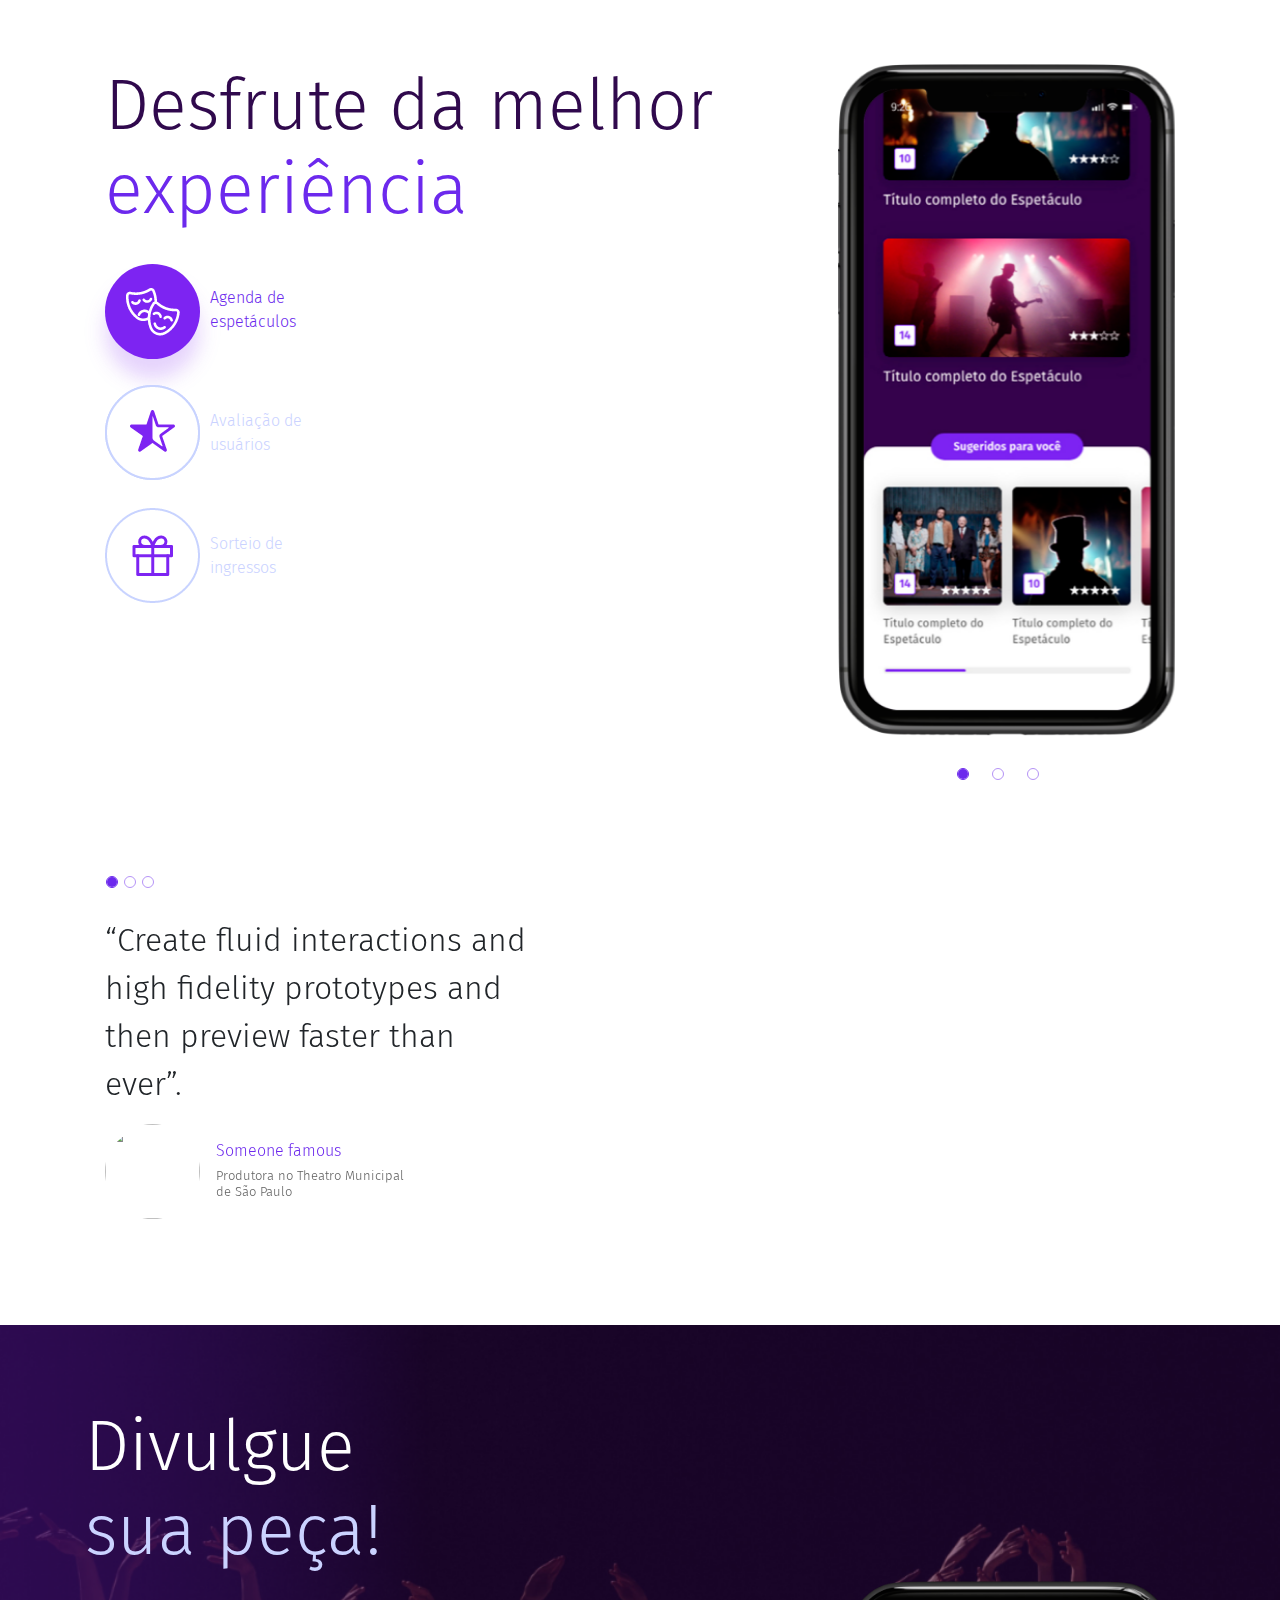
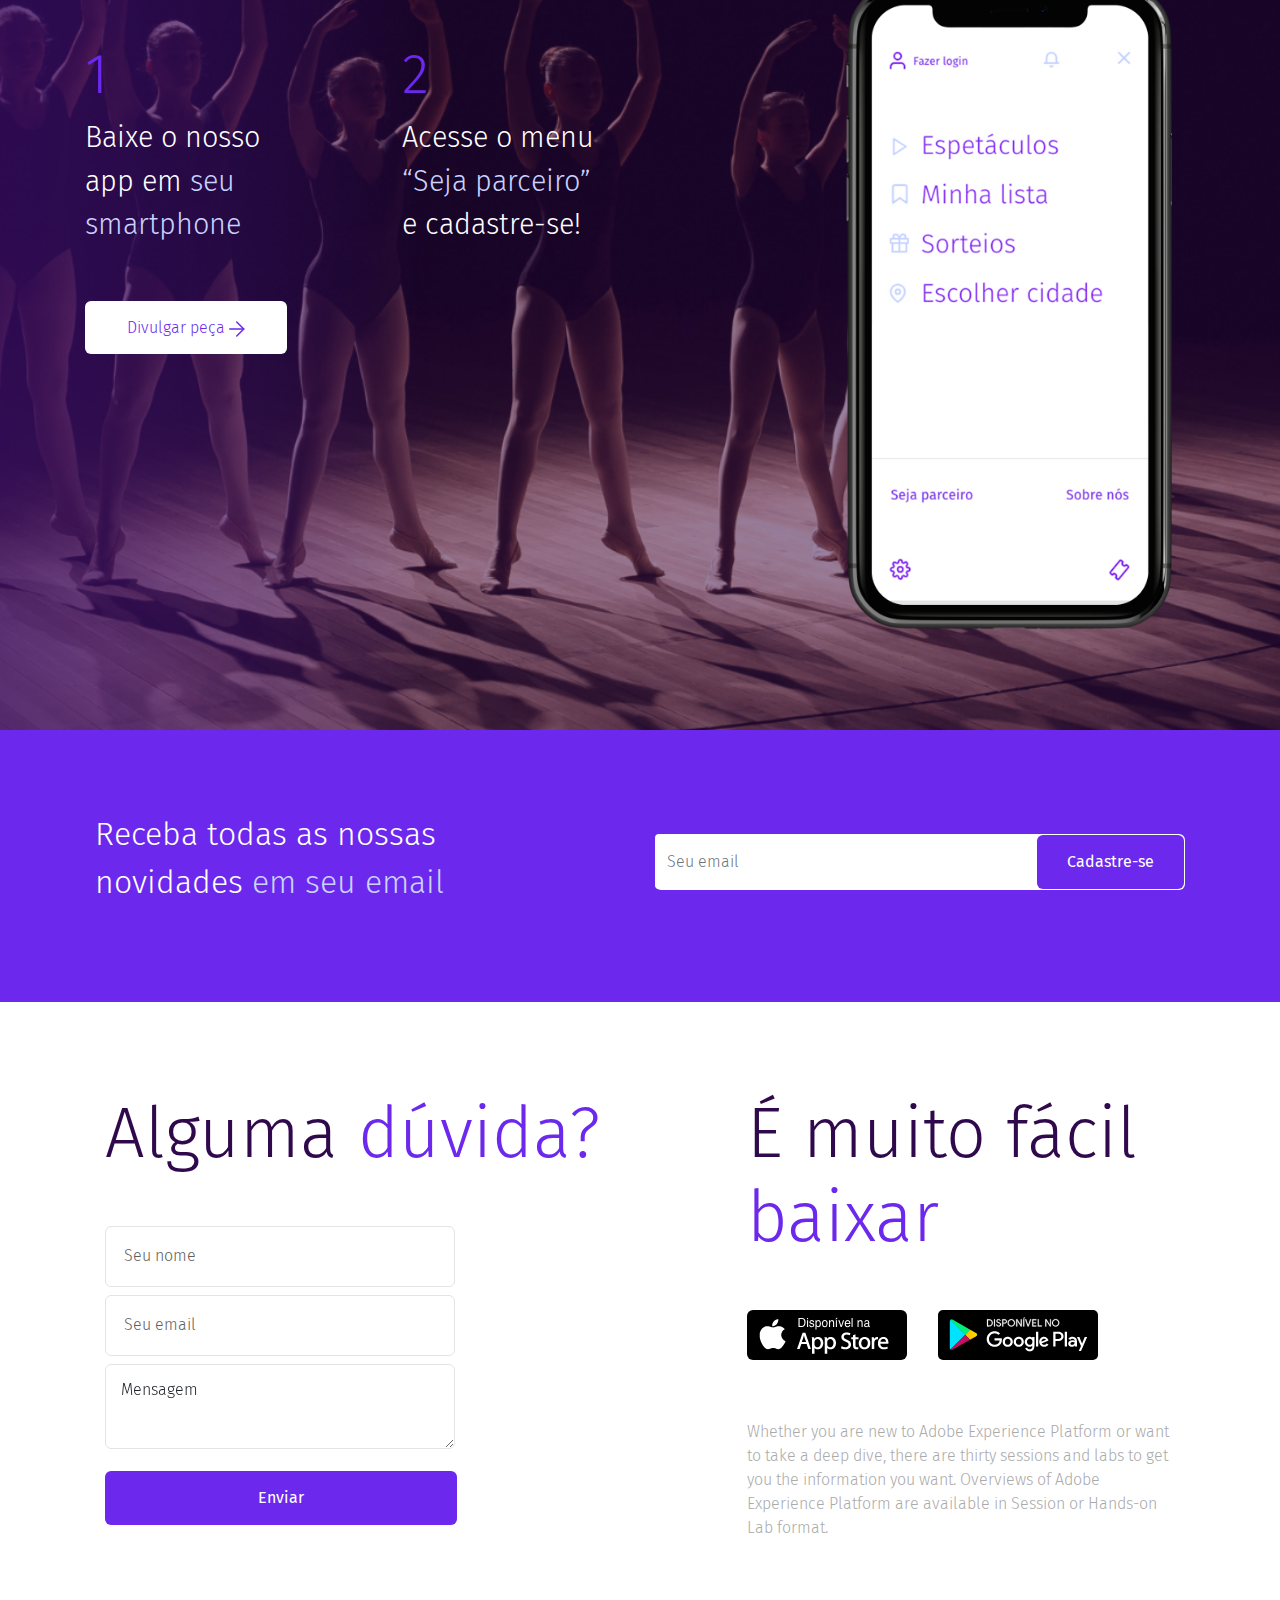
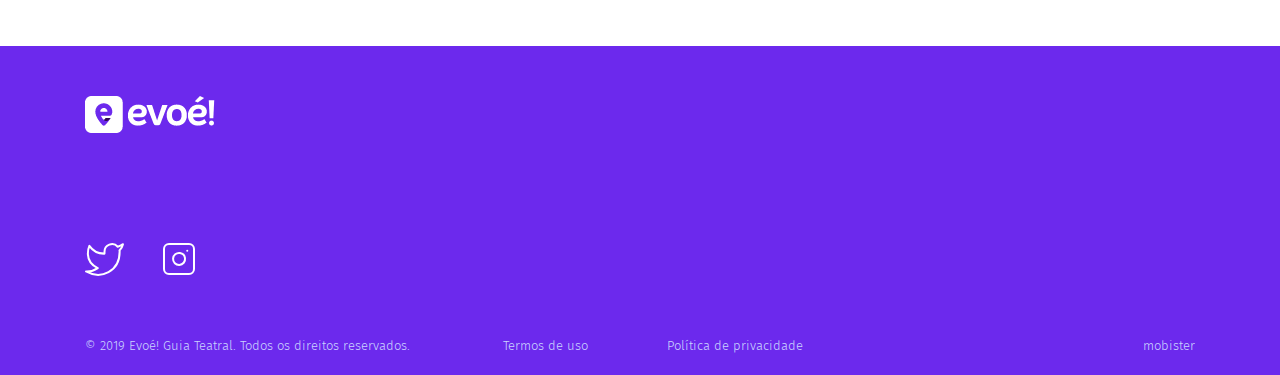
==== commit 14e35c9a: "acho q agora foi" ====
--- a/index.html
+++ b/index.html
@@ -130,15 +130,16 @@
 
 <section class="section5">
   <div class="container">
-    <div class="row">
-      <h1>Desfrute da melhor <br/><span class="cor1">experiência</span></h1>
-
-    </div>
+    
     <div id="carouselExampleIndicators" class="carousel slide d-none d-sm-block" data-ride="carousel">
+
+      
+  
     
       <div class="row flex-column-reverse flex-lg-row">
       
             <div class="col-md-8">
+              <h1>Desfrute da melhor <br/><span class="cor1">experiência</span></h1>
 
               <ol class="carousel-indicators desfrute d-flex d-md-block">
                 <li data-target="#carouselExampleIndicators" data-slide-to="0" class="active">
@@ -153,6 +154,7 @@
               </ol>
             </div>
             <div class="col-md-4">
+              
               <div id="carouselExampleIndicators" class="carousel slide" data-ride="carousel">
                 <ol class="carousel-indicators desfrute2 d-none d-md-flex">
                   <li data-target="#carouselExampleIndicators" data-slide-to="0" class="active"></li>
@@ -175,28 +177,33 @@
       </div>
       </div>
     </div>
+
     
-    <section class="center slider d-block d-sm-none">
-      <div class="cont-slider">
-        <img src="img/app_evoe_03.png"  alt="...">
-        <div class="carousel-icones agenda">
-          Agenda de <br/>espetáculos
-        </div>
-      </div>
-      <div class="cont-slider">
-        <img src="img/app_evoe_03.png"  alt="...">
-        <div class="carousel-icones avaliacao">
-          Avaliação de<br/>usuários
-        </div>
-      </div>
-      <div class="cont-slider">
-        <img src="img/app_evoe_03.png"  alt="...">
-        <div class="carousel-icones sorteio">
-          Sorteio de<br/>ingressos
-        </div>
-      </div>
     
-    </section>
+    <div class="wrap-carousel  d-block d-sm-none">
+      <h1>Desfrute da melhor <br/><span class="cor1">experiência</span></h1>
+      <div class="center slider">
+        <div class="cont-slider">
+          <img src="img/app_evoe_03.png"  alt="...">
+          <div class="carousel-icones agenda">
+            Agenda de <br/>espetáculos
+          </div>
+        </div>
+        <div class="cont-slider">
+          <img src="img/app_evoe_03.png"  alt="...">
+          <div class="carousel-icones avaliacao">
+            Avaliação de<br/>usuários
+          </div>
+        </div>
+        <div class="cont-slider">
+          <img src="img/app_evoe_03.png"  alt="...">
+          <div class="carousel-icones sorteio">
+            Sorteio de<br/>ingressos
+          </div>
+        </div>
+      
+      </div>
+    </div>
 </section>
 
 <section class="section6">
--- a/css/styles.css
+++ b/css/styles.css
@@ -165,7 +165,6 @@
 .privacidade h1,
 .section5 h1 {
   font-size: 4.375rem;
-  margin-top: 60px;
   margin-bottom: 20px;
   font-weight: 300;
   color: #30094d;
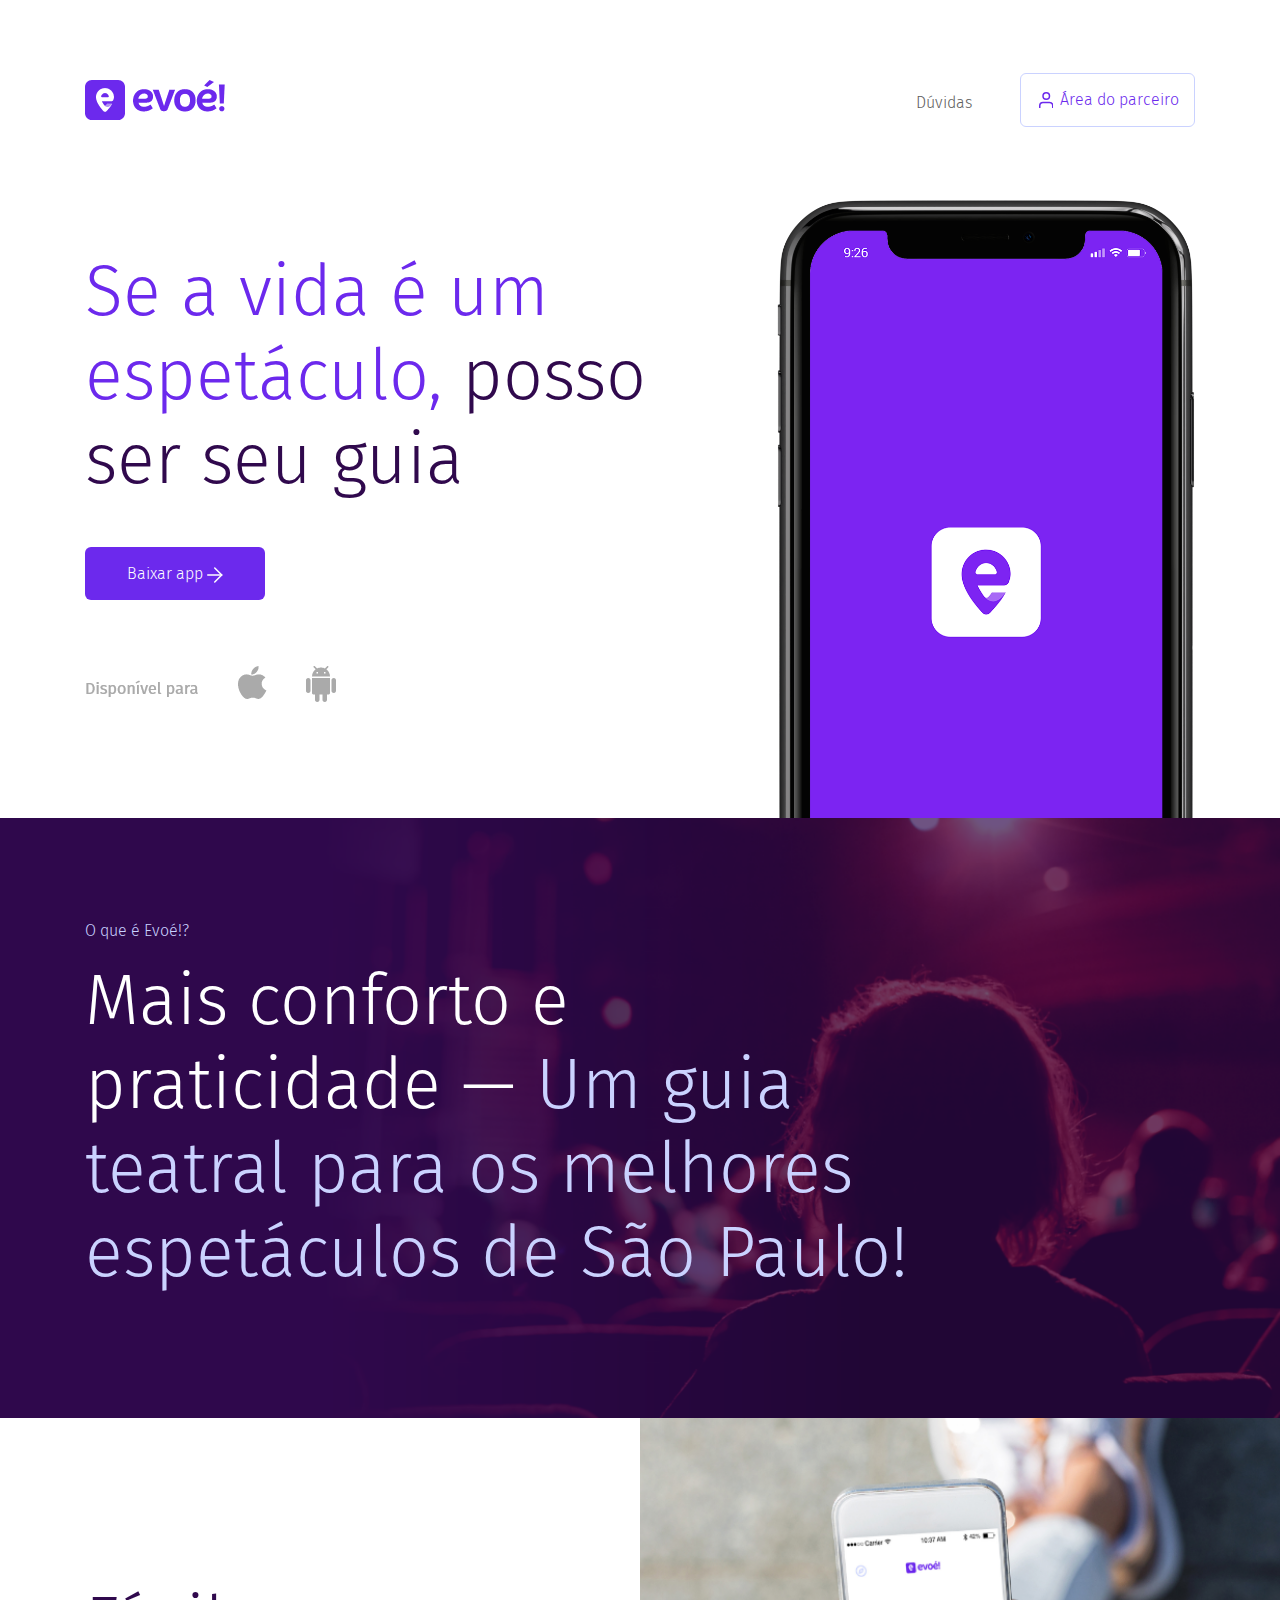
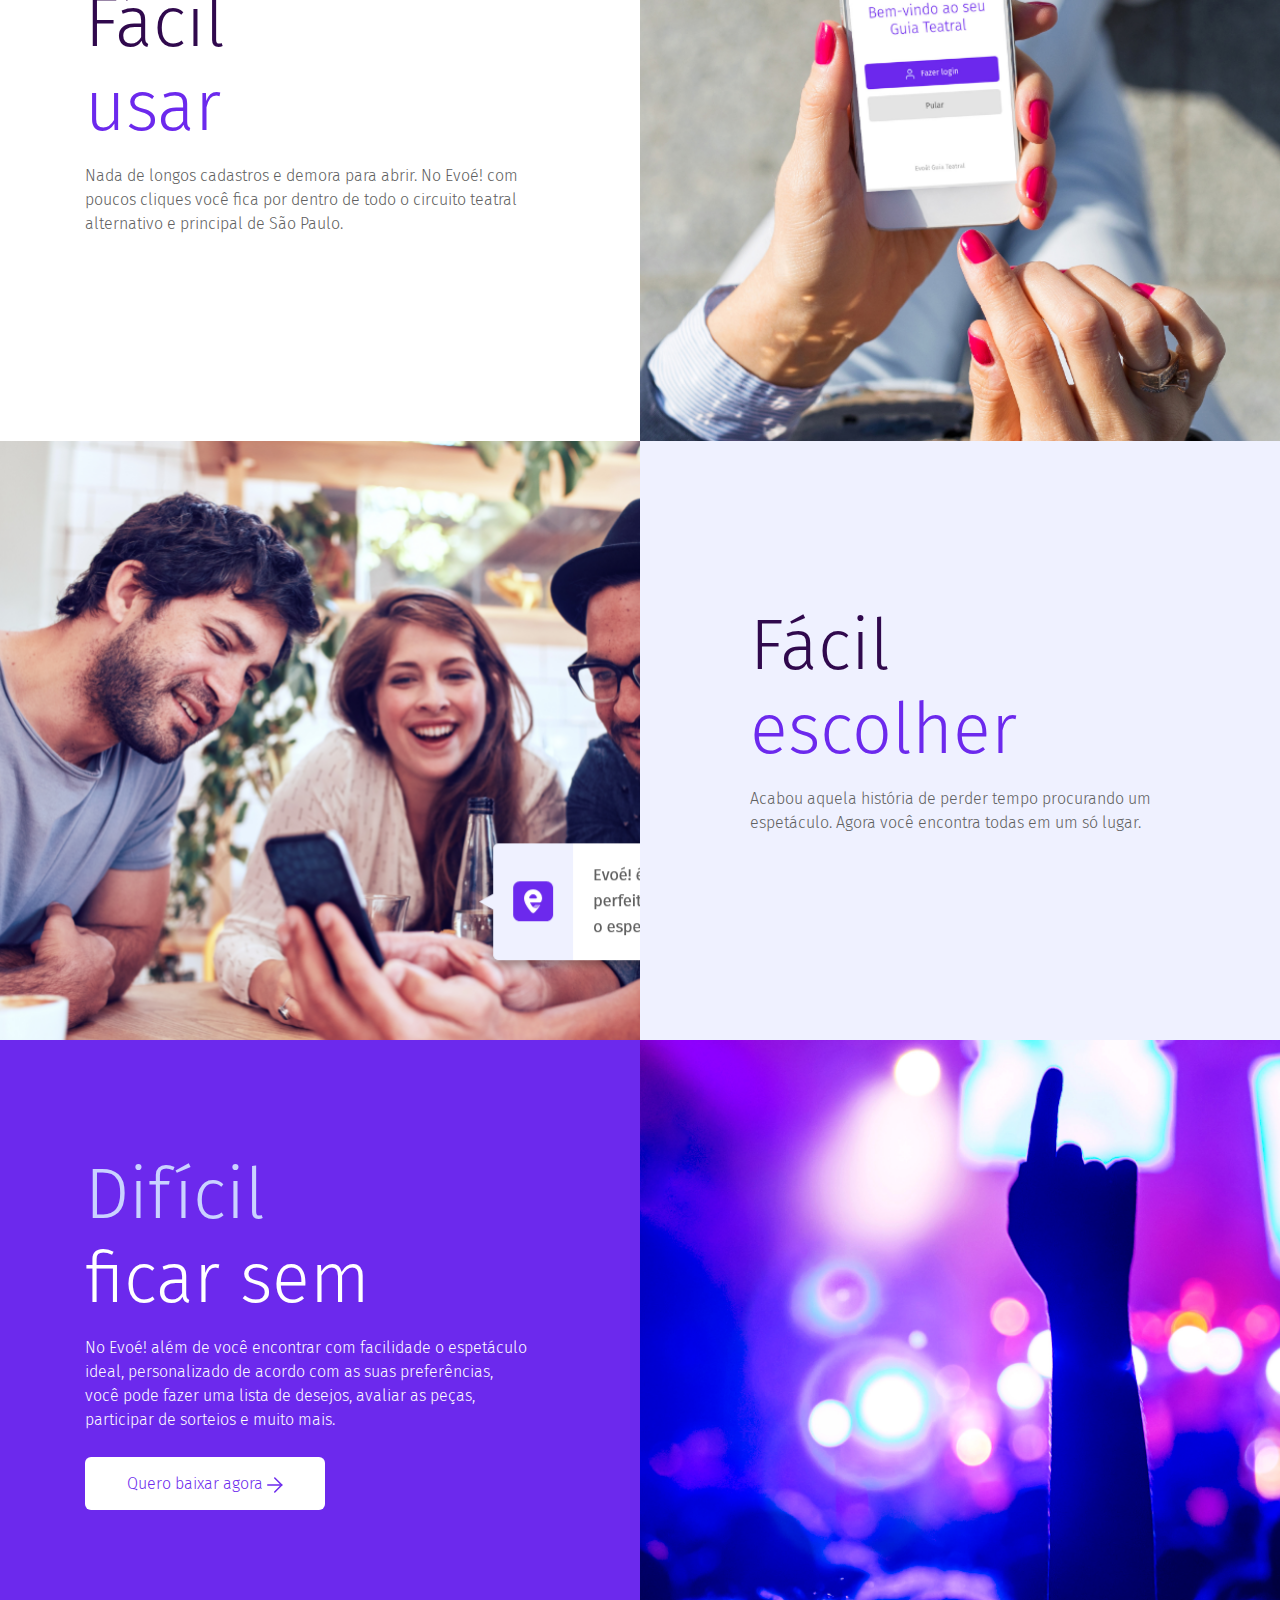
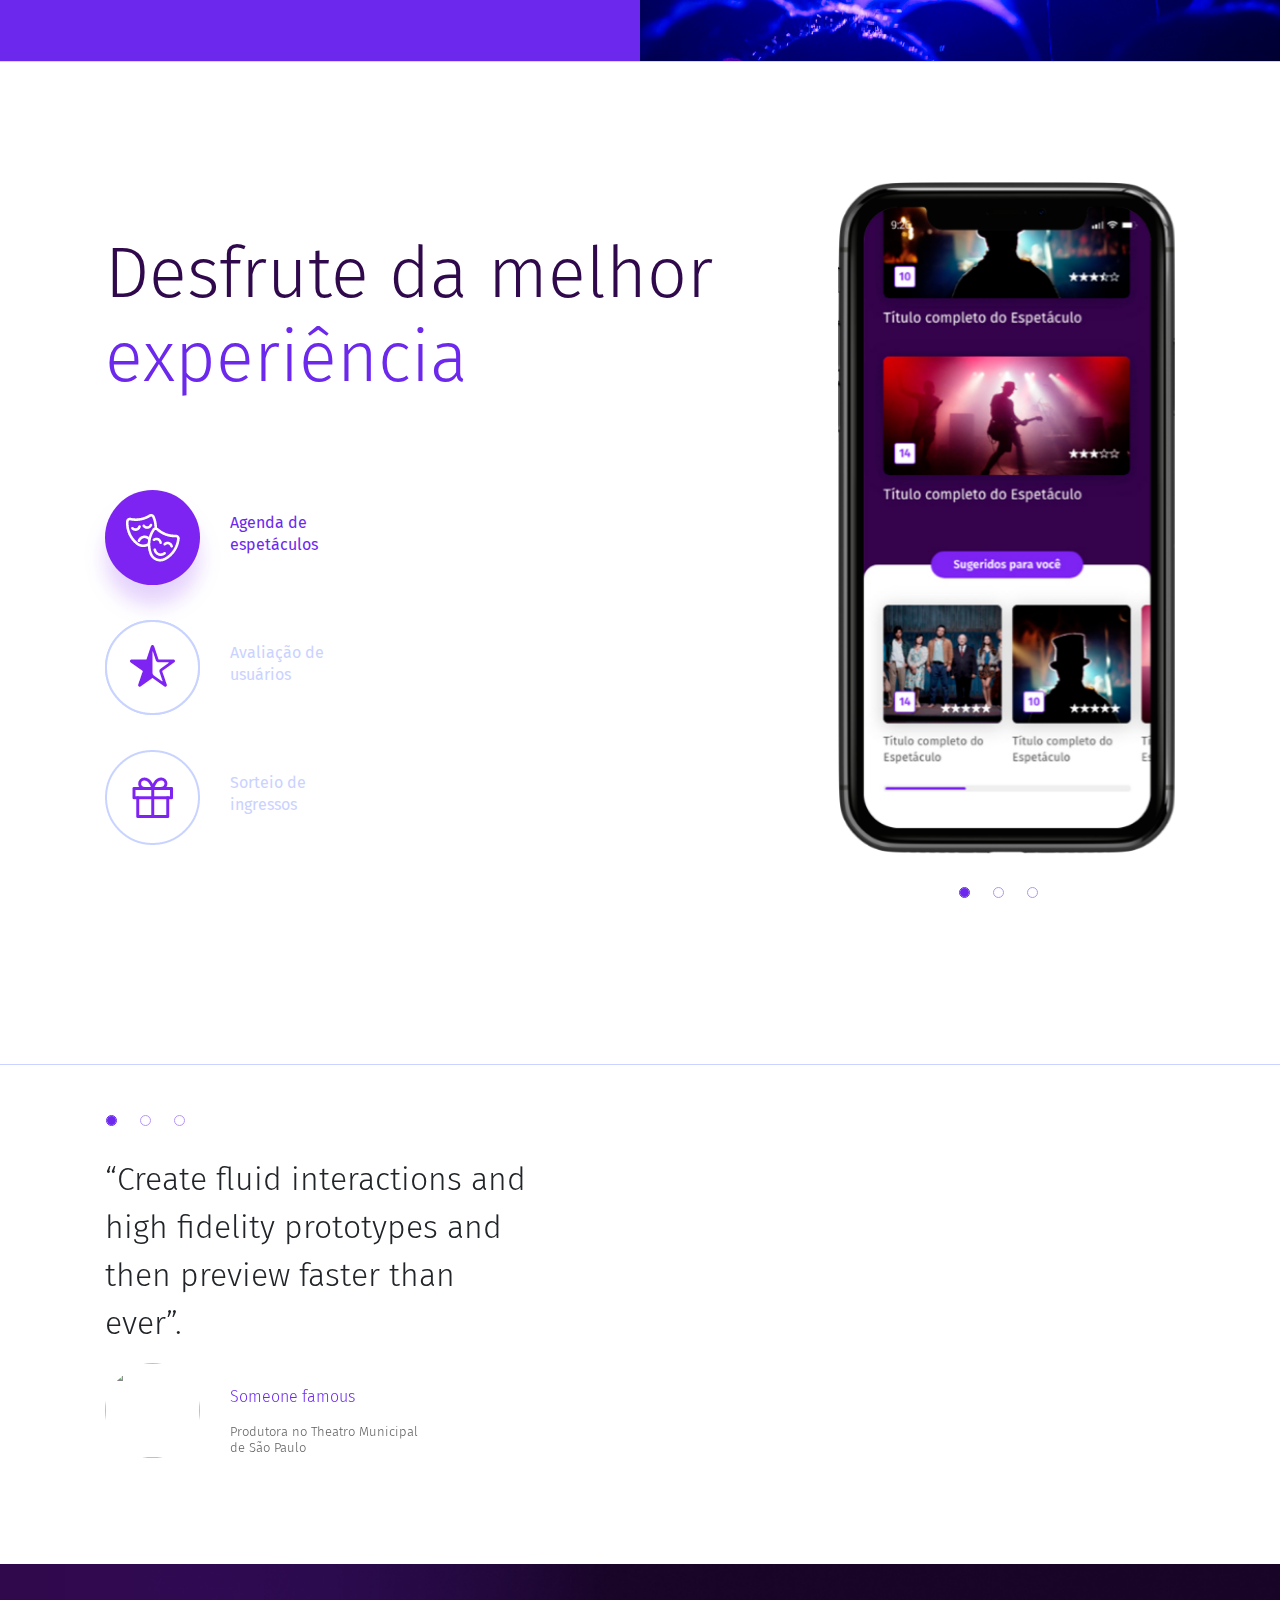
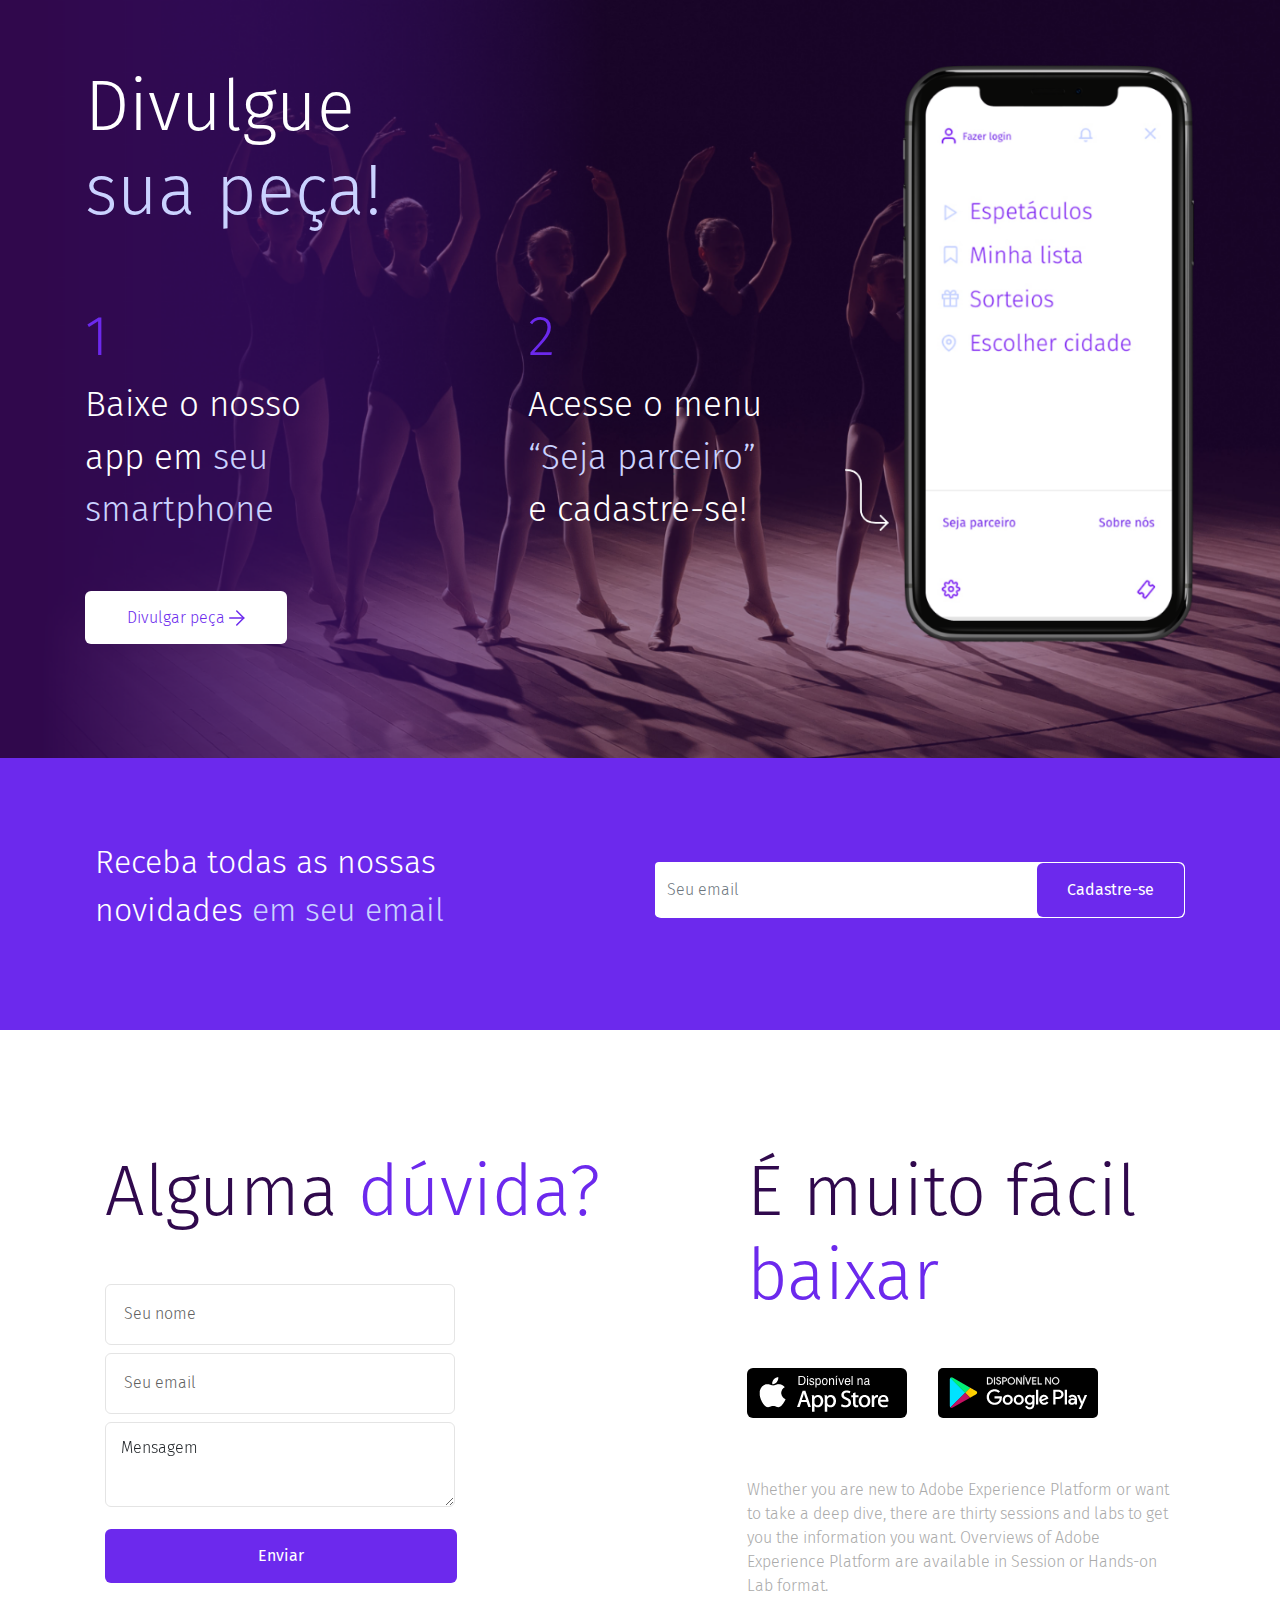
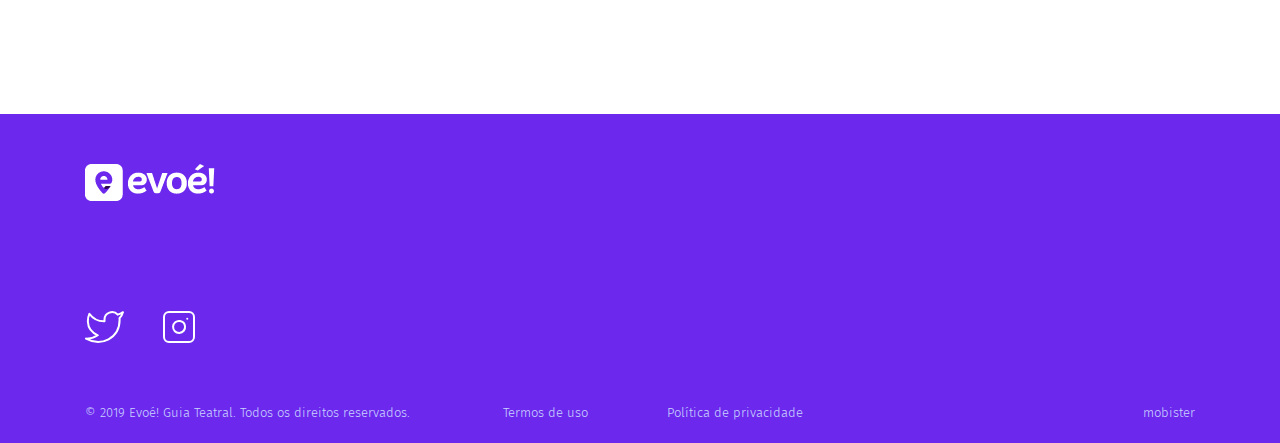
==== commit c47a4962: "correções" ====
--- a/index.html
+++ b/index.html
@@ -229,7 +229,7 @@
                   <div class="col-md-10 d-block">
                     <p class="testimonial">“Create fluid interactions and high fidelity prototypes and then preview faster than ever”.</p>
                     <img class="rounded-circle float-left" src="https://www.tutorialrepublic.com/examples/images/clients/4.jpg" >
-                    <div class="feedback-text h-30 d-md-flex d-block justify-content-center flex-column pl-3">
+                    <div class="feedback-text h-30 d-md-flex d-block justify-content-center flex-column">
                           
                             <p class="nome">Someone famous</p>
                               <p class="cargo">Produtora no Theatro Municipal<br/> de São Paulo
@@ -291,16 +291,12 @@
 <section class="section7">
   <div class="container">
     <div class="row">
-      <div class="col-md-4">
+      <div class="col-md-8">
         <h1>Divulgue <span class="destaque">sua peça!</span></h1>
-      </div>
-    </div>
-    <div class="row">
-      <div class="col-xs-12 col-sm-8">
+
         
-
         <div class="row d-none d-sm-flex">
-          <div class="col-5">
+          <div class="col-7">
             <h4 class="numero-passo">1</h4>
             <p class="passo">
               Baixe o nosso<br> app em <span class="destaque"> seu smartphone</span>
@@ -312,13 +308,21 @@
               </g>
             </svg></a>
           </div>
-          <div class="col-7">
+          <div class="col-5">
             <h4 class="numero-passo">2</h4>
             <p class="passo">
               Acesse o menu <br><span class="destaque">“Seja parceiro”</span><br> e cadastre-se!
             </p>
           </div>
         </div>
+      </div>
+      <div class="col-md-4 d-none d-sm-block">
+        <img src="img/aplicacao_evoe.png" alt="" class="img-fluid float-right">
+      </div>
+    </div>
+    <div class="row">
+      <div class="col-xs-12 col-sm-8">
+
 
         <div class="row d-block d-sm-none">
           <div class="app">
@@ -347,9 +351,7 @@
           </svg></a>
         </div>
       </div>
-      <div class="col-md-4 d-none d-sm-block">
-        <img src="img/aplicacao_evoe.png" alt="" class="img-fluid">
-      </div>
+     
     </div>
   </div>
 </section>
--- a/css/styles.css
+++ b/css/styles.css
@@ -2,6 +2,9 @@
 body {
   position: relative;
   height: 100%;
+  text-rendering: optimizeLegibility;
+-webkit-font-smoothing: antialiased;
+-moz-osx-font-smoothing: antialiased;
 }
 
 body {
@@ -17,11 +20,6 @@
 }
 
 /* Login page */
-
-html,
-body.login {
-  height: 100%;
-}
 
 body.login {
   background-color: #6c29ed;
@@ -130,8 +128,12 @@
   border: 1px solid #cad2ff;
   padding: 10px 20px;
   border-radius: 6px;
-  transition: all 0.2ms;
-}
+  transition: ease-in-out 0.2s all;
+  -webkit-transition: ease-in-out 0.2s all;
+  -moz-transition: ease-in-out 0.2s all;
+  -o-transition: ease-in-out 0.2s all;
+}
+
 
 .txt-botao-area {
   /* padding-top: 1px; */
@@ -149,14 +151,23 @@
 .botao-area:hover {
   background-color: #6c29ed;
   color: #fff;
-}
-
-.botao-area:hover svg {
-  fill: #6c29ed;
-}
+  -webkit-transition: all 0.3s ease-in-out;
+  -moz-transition: all 0.3s ease-in-out;
+  -o-transition: all 0.3s ease-in-out;
+  transition: all 0.3s ease-in-out;
+  border-color: #6c29ed;
+}
+
+.botao-area:hover svg path,.botao-area:hover svg circle {
+    stroke: #fff;
+  }
 
 .section5 {
   overflow: hidden;
+}
+
+.section5 h1 {
+    margin-bottom: 80px;
 }
 
 .enfase1,
@@ -165,9 +176,10 @@
 .privacidade h1,
 .section5 h1 {
   font-size: 4.375rem;
-  margin-bottom: 20px;
+  /* margin-bottom: 20px; */
   font-weight: 300;
   color: #30094d;
+  margin-top: 50px;
 }
 
 .privacidade h1 {
@@ -192,9 +204,21 @@
   border-radius: 6px;
   margin-top: 70px;
   text-align: center;
-  -webkit-transition: all 0.3s ease;
-  transition: all 0.3s ease;
-}
+  transition: ease-in-out 0.2s all;
+  -webkit-transition: ease-in-out 0.2s all;
+  -moz-transition: ease-in-out 0.2s all;
+  -o-transition: ease-in-out 0.2s all;
+}
+
+.botao2:hover {
+    background-color: #30094D;
+    color: white;
+    -webkit-transition: all 0.3s ease-in-out;
+    -moz-transition: all 0.3s ease-in-out;
+    -o-transition: all 0.3s ease-in-out;
+    transition: all 0.3s ease-in-out;
+}
+
 
 .disponivel {
   margin-top: 80px;
@@ -206,7 +230,11 @@
   color: #fff;
   background: #30094d url(../img/bg1.png) center right no-repeat;
   background-size: auto 100%;
-  padding: 80px 0 100px 0;
+  padding: 101px 0 115px 0;
+}
+
+.section1 p {
+    color: #CAD2FF;
 }
 
 .section7 {
@@ -224,13 +252,16 @@
   font-size: 4.375rem;
   /* width: 260px; */
   font-weight: 300;
+  width: 300px;
+  margin-bottom: 10px;
 }
 
 .section7 .passo {
   font-weight: 300;
-  font-size: 1.8rem;
+  font-size: 2.188rem;
   color: #fff;
   margin-bottom: 70px;
+  width: 300px;
 }
 
 .destaque {
@@ -247,7 +278,7 @@
 .section3,
 .section4 {
   position: relative;
-  padding: 113px 60px 158px 60px;
+  padding: 113px 60px 165px 60px;
 }
 
 .section2::before,
@@ -295,7 +326,7 @@
   color: #cad2ff;
   font-weight: 300;
   font-size: 4.375rem;
-  margin-top: 60px;
+  margin-top: 0;
 }
 .section4 h1 .cor1 {
   color: #fff;
@@ -318,12 +349,37 @@
   position: relative;
   z-index: 4;
   text-align: center;
+  transition: ease-in-out 0.2s all;
+  -webkit-transition: ease-in-out 0.2s all;
+  -moz-transition: ease-in-out 0.2s all;
+  -o-transition: ease-in-out 0.2s all;
+}
+
+.botao3:hover {
+    background-color: #30094D;
+    color: white;
+    padding: 17px 42px;
+    border-radius: 6px;
+    position: relative;
+    z-index: 4;
+    text-align: center;
+    transition: ease-in-out 0.2s all;
+    -webkit-transition: ease-in-out 0.2s all;
+    -moz-transition: ease-in-out 0.2s all;
+    -o-transition: ease-in-out 0.2s all;
+}
+
+
+.botao3:hover svg path ,
+.botao3:hover svg line
+{
+    stroke: white;
 }
 
 .privacidade .wrapper {
   background-color: #f8f9ff;
-  padding-top: 70px;
-  padding-bottom: 70px;
+  padding-top: 90px;
+  padding-bottom: 90px;
   margin-top: 50px;
   margin-bottom: 130px;
 }
@@ -377,7 +433,7 @@
 }
 
 .section8 {
-  margin: 90px;
+  margin: 120px 90px 100px 90px;
 }
 
 .section8 h1 {
@@ -433,8 +489,7 @@
   top: 0px;
   color: #30094d;
 }
-.textfield,
-span,
+.textfield span,
 .textareafield {
   transition: ease-in-out 0.2s all;
   -webkit-transition: ease-in-out 0.2s all;
@@ -491,8 +546,21 @@
   padding: 15px 153px 15px 153px;
   outline: none;
   border: 0;
-  /* max-width: 350px; */
-}
+  transition: ease-in-out 0.2s all;
+  -webkit-transition: ease-in-out 0.2s all;
+  -moz-transition: ease-in-out 0.2s all;
+  -o-transition: ease-in-out 0.2s all;
+}
+
+.bt-enviar:hover {
+    background-color: #30094D;
+    color: white;
+    -webkit-transition: all 0.3s ease-in-out;
+    -moz-transition: all 0.3s ease-in-out;
+    -o-transition: all 0.3s ease-in-out;
+    transition: all 0.3s ease-in-out;
+}
+
 .footer {
   background-color: #6c29ed;
   font-size: 13px;
@@ -535,8 +603,8 @@
   top: -40px;
 }
 .sq-crousal4 li {
-  width: 10px;
-  height: 10px;
+  width: 9px;
+  height: 9px;
 }
 .sq-crousal4 .fa-angle-left {
   font-size: 45px;
@@ -563,6 +631,7 @@
 }
 .sq-crousal4 .carousel-indicators li {
   border-radius: 30px;
+  margin-right: 20px;
 }
 
 .sq-crousal4 .carousel-indicators {
@@ -571,7 +640,7 @@
 }
 
 .h-30 {
-  height: 30% !important;
+  height: 38% !important;
 }
 
 .sq-crousal4 img {
@@ -579,13 +648,17 @@
   height: 95px;
 }
 
+.feedback-text {
+    padding-left: 30px;
+}
+
 .feedback-text p {
   margin-bottom: 0px;
 }
 
 .feedback-text .nome {
   color: #6c29ed;
-  margin-bottom: 5px;
+  margin-bottom: 15px;
   font-weight: 300;
 }
 
@@ -603,6 +676,11 @@
 .section6,
 .section5 {
   padding: 90px;
+  border-top: 1px solid #cad2ff;
+}
+
+.section5 {
+    padding: 120px 90px 138px 90px;
 }
 
 .desfrute {
@@ -615,12 +693,14 @@
 .desfrute li {
   opacity: 1;
   width: 330px;
-  height: 143px;
+  height: 150px;
   margin-left: 0;
-  text-indent: 132px;
+  text-indent: 142px;
   white-space: pre-line;
-  padding-left: 135px;
+  padding-left: 155px;
   color: #cad2ff;
+  font-weight: 400;
+  line-height: 22px;
 }
 
 .carousel-icones {
@@ -685,11 +765,11 @@
 .desfrute li:nth-child(2).active,
 .desfrute li:nth-child(3):hover,
 .desfrute li:nth-child(3).active {
-  background-position: 0 -160px;
-  animation: fadein 0.3s;
-  -moz-animation: fadein 0.3s; /* Firefox */
-  -webkit-animation: fadein 0.3s; /* Safari and Chrome */
-  -o-animation: fadein 0.3s;
+  background-position: 0 -162px;
+  animation: fadein 0.6s;
+  -moz-animation: fadein 0.6s; /* Firefox */
+  -webkit-animation: fadein 0.6s; /* Safari and Chrome */
+  -o-animation: fadein 0.6s;
   color: #6c29ed;
 }
 
@@ -698,8 +778,8 @@
 }
 
 .desfrute2 li {
-  width: 10px;
-  height: 10px;
+  width: 9px;
+  height: 9px;
   border-radius: 30px;
   border: none;
   border: 1px solid #6c29ed;
@@ -831,7 +911,6 @@
   .section3,
   .section4,
   .section5,
-  .section6,
   .section7,
   .section8,
   .newsletter {
@@ -839,6 +918,10 @@
     margin: 0;
   }
 
+  .section6 {
+      padding: 55px 0 90px 0;
+  }
+
   .section5 h1 {
       margin-left: 30px;
   }
@@ -859,10 +942,6 @@
     margin-left: 25px;
   }
 
-  .botao3 {
-    /* top: 128px; */
-  }
-
   .section4 .img-composicao {
     margin-top: -40px;
   }
@@ -882,6 +961,8 @@
 
   .sq-crousal4 .carousel-indicators {
     left: -59px;
+    bottom: -32px;
+    top: auto;
   }
 
   .sq-crousal4 img {
@@ -925,12 +1006,28 @@
   }
 }
 
-@-webkit-keyframes fadein {
-  /* Safari and Chrome */
-  from {
-    opacity: 0;
-  }
-  to {
-    opacity: 1;
-  }
-}
+
+@-o-keyframes fadein{
+    from {
+        opacity: 0;
+      }
+      to {
+        opacity: 1;
+      }
+  }
+  @-moz-keyframes fadein{
+    from {
+        opacity: 0;
+      }
+      to {
+        opacity: 1;
+      }
+  }
+  @-webkit-keyframes fadein{
+    from {
+        opacity: 0;
+      }
+      to {
+        opacity: 1;
+      }
+    }
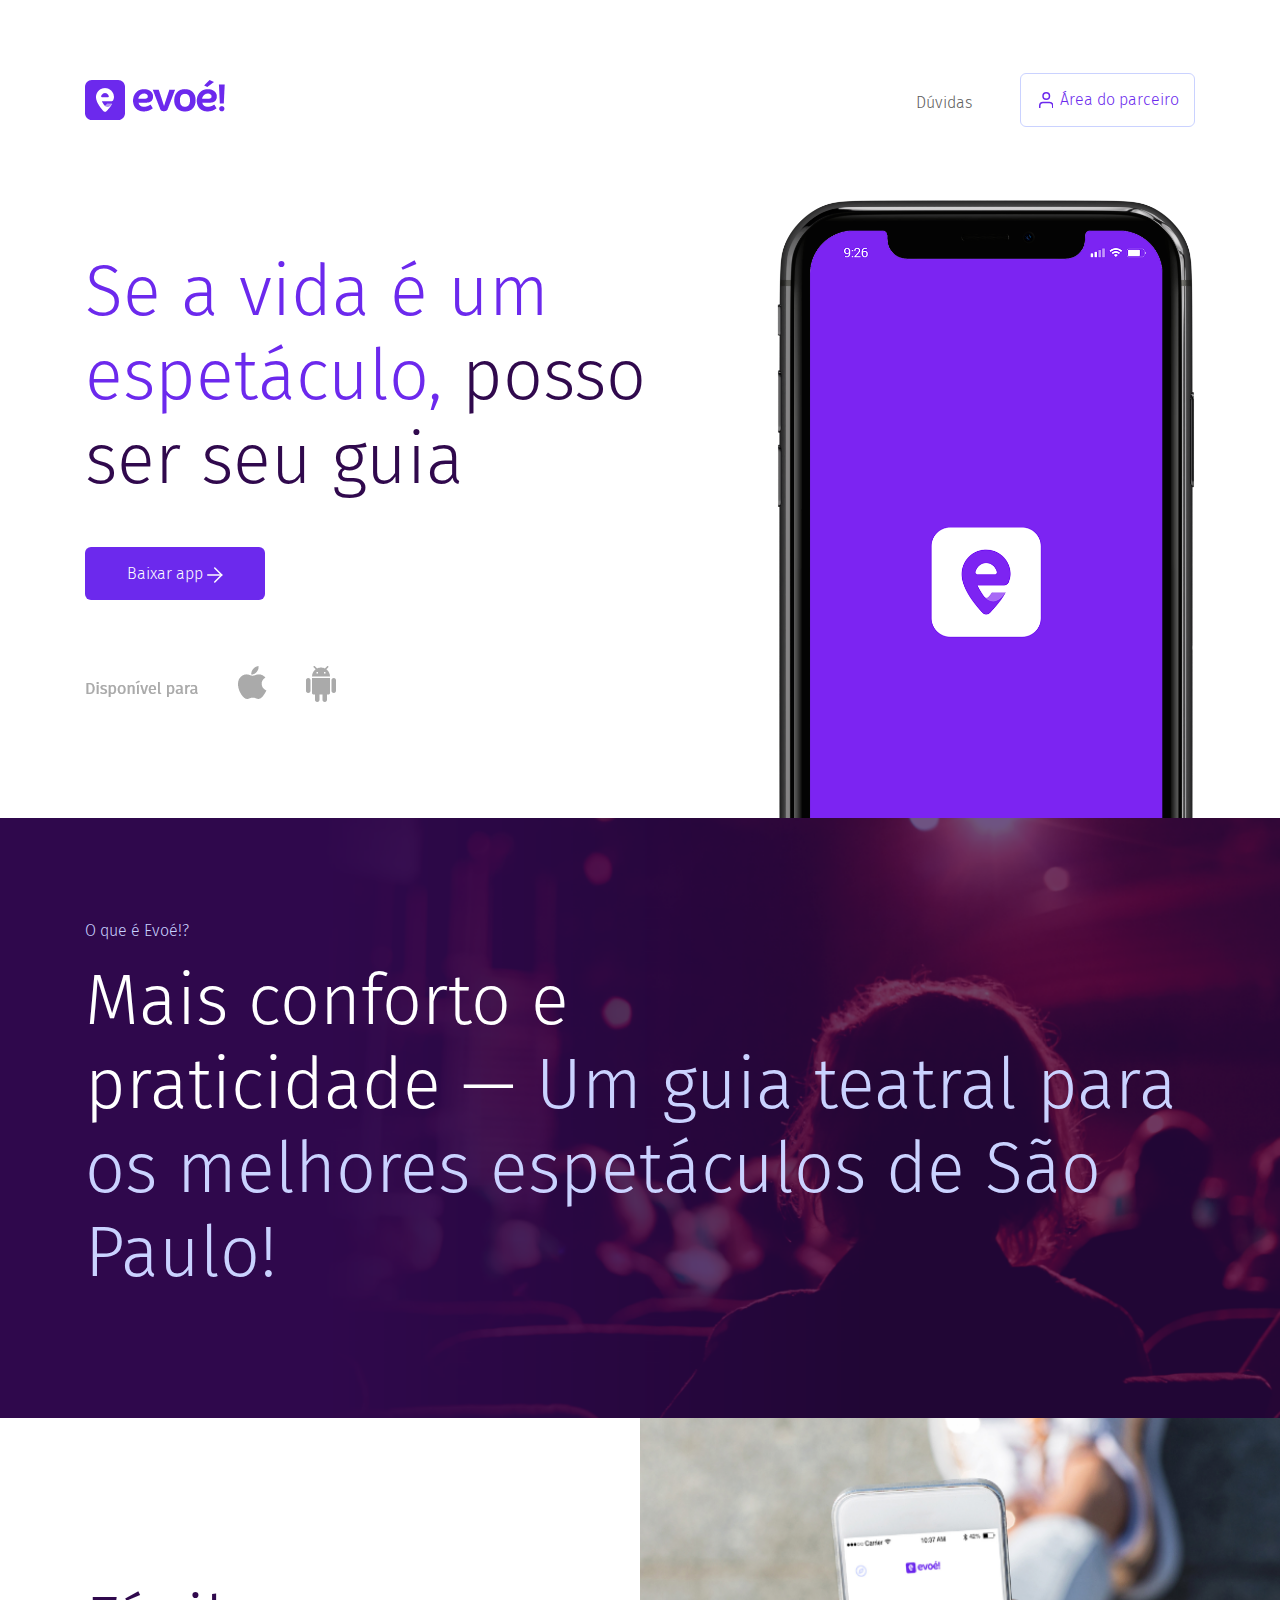
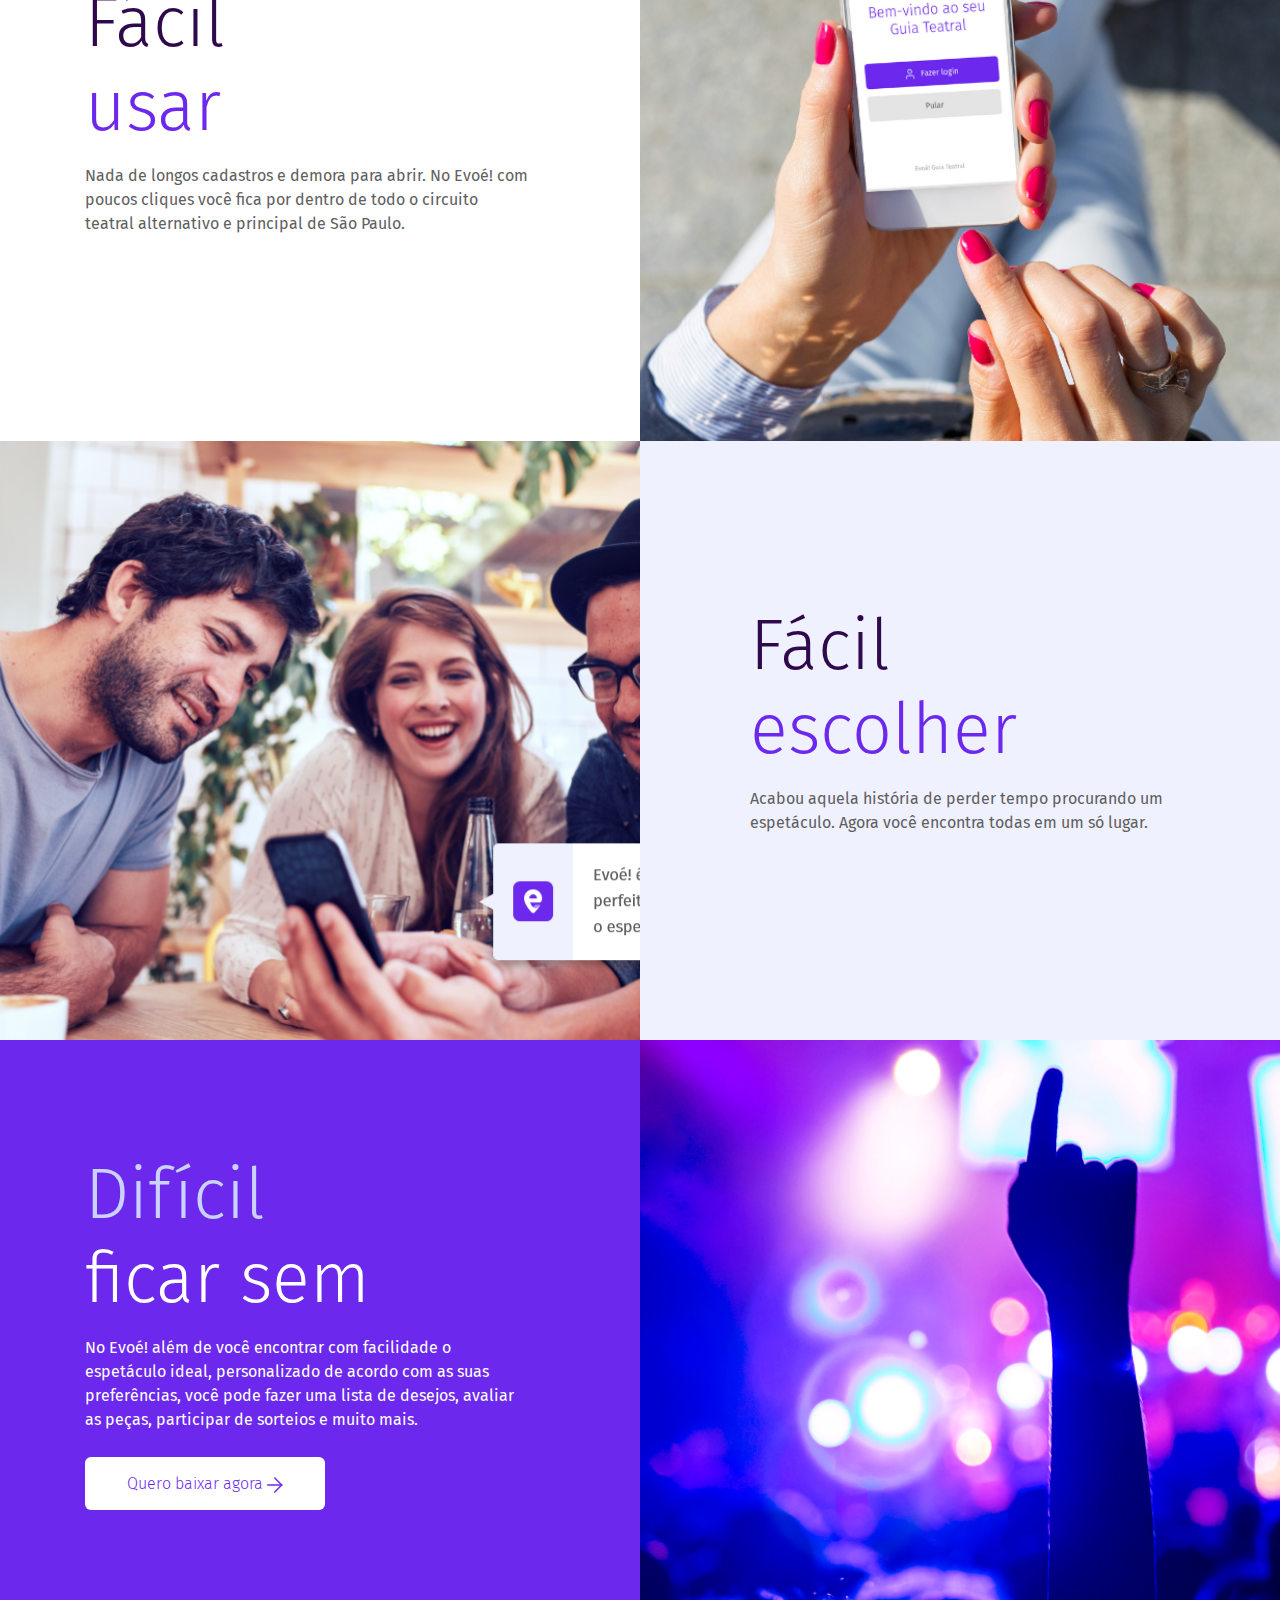
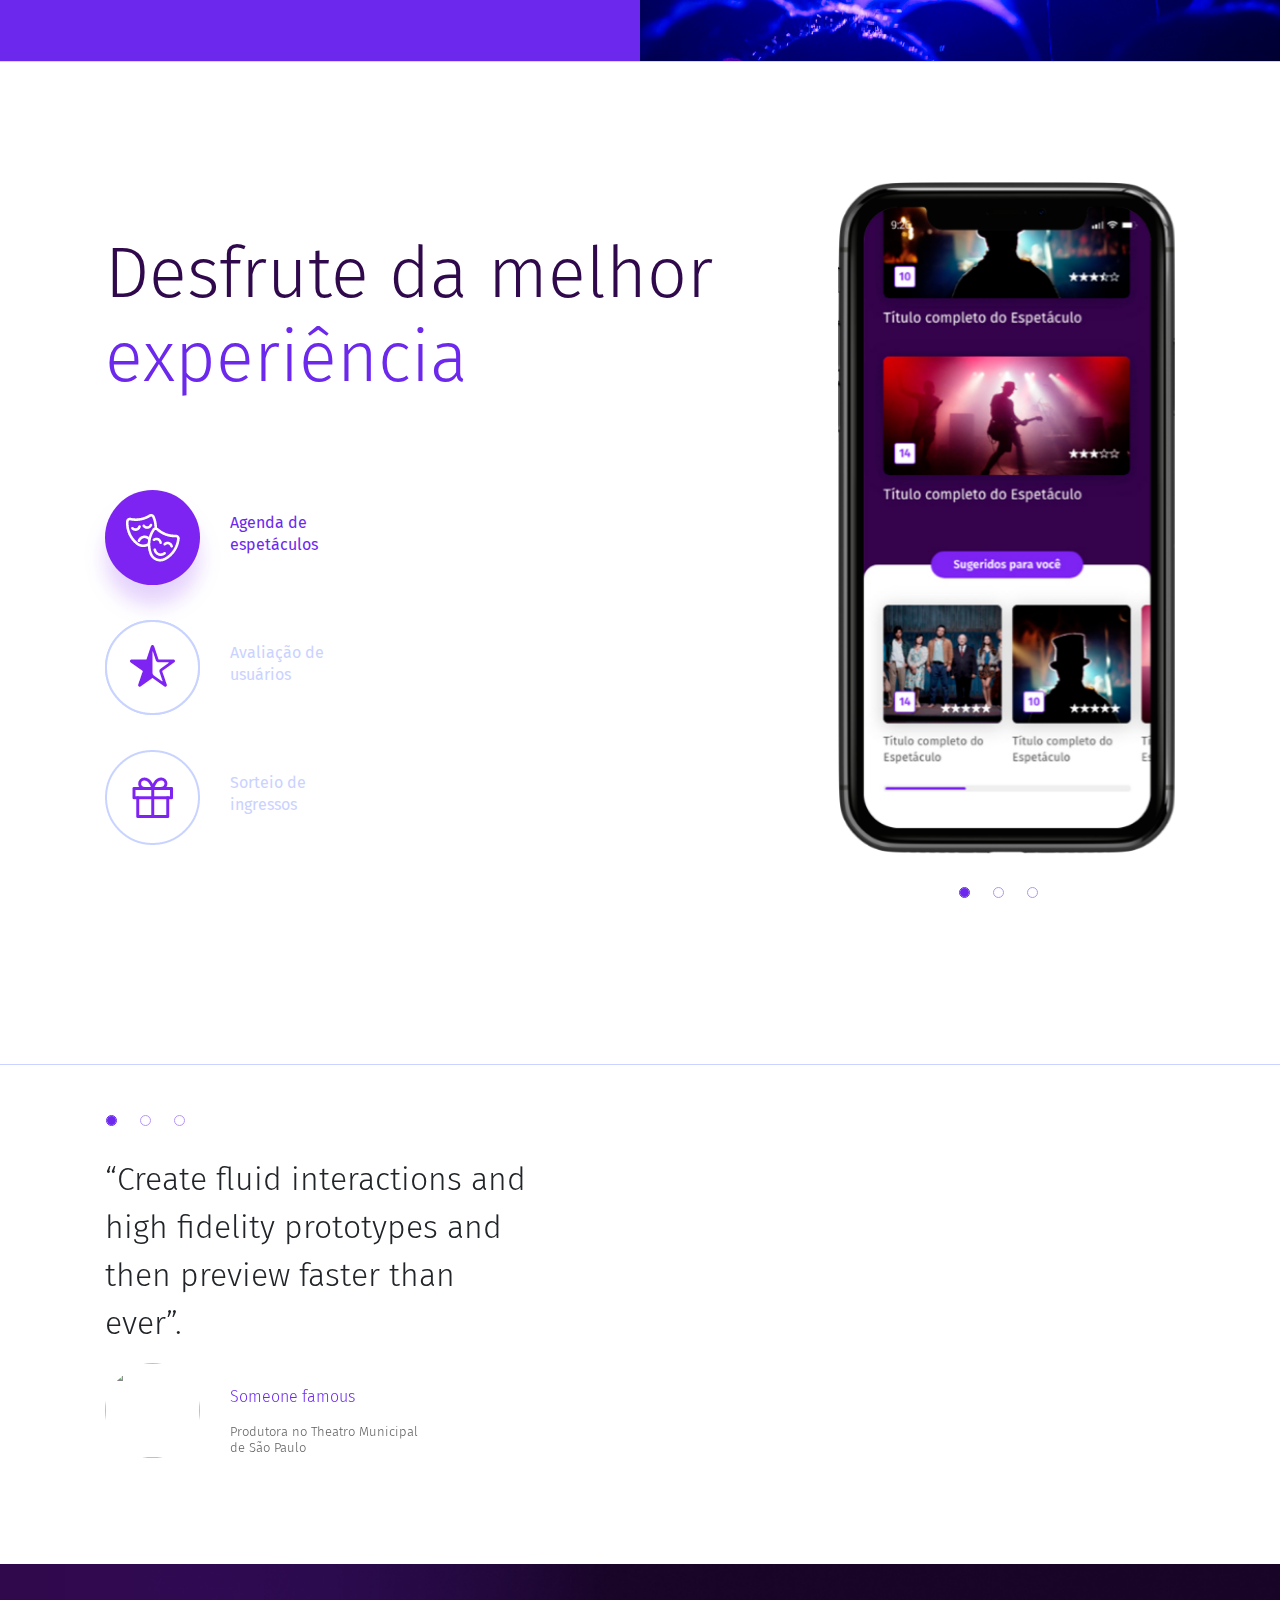
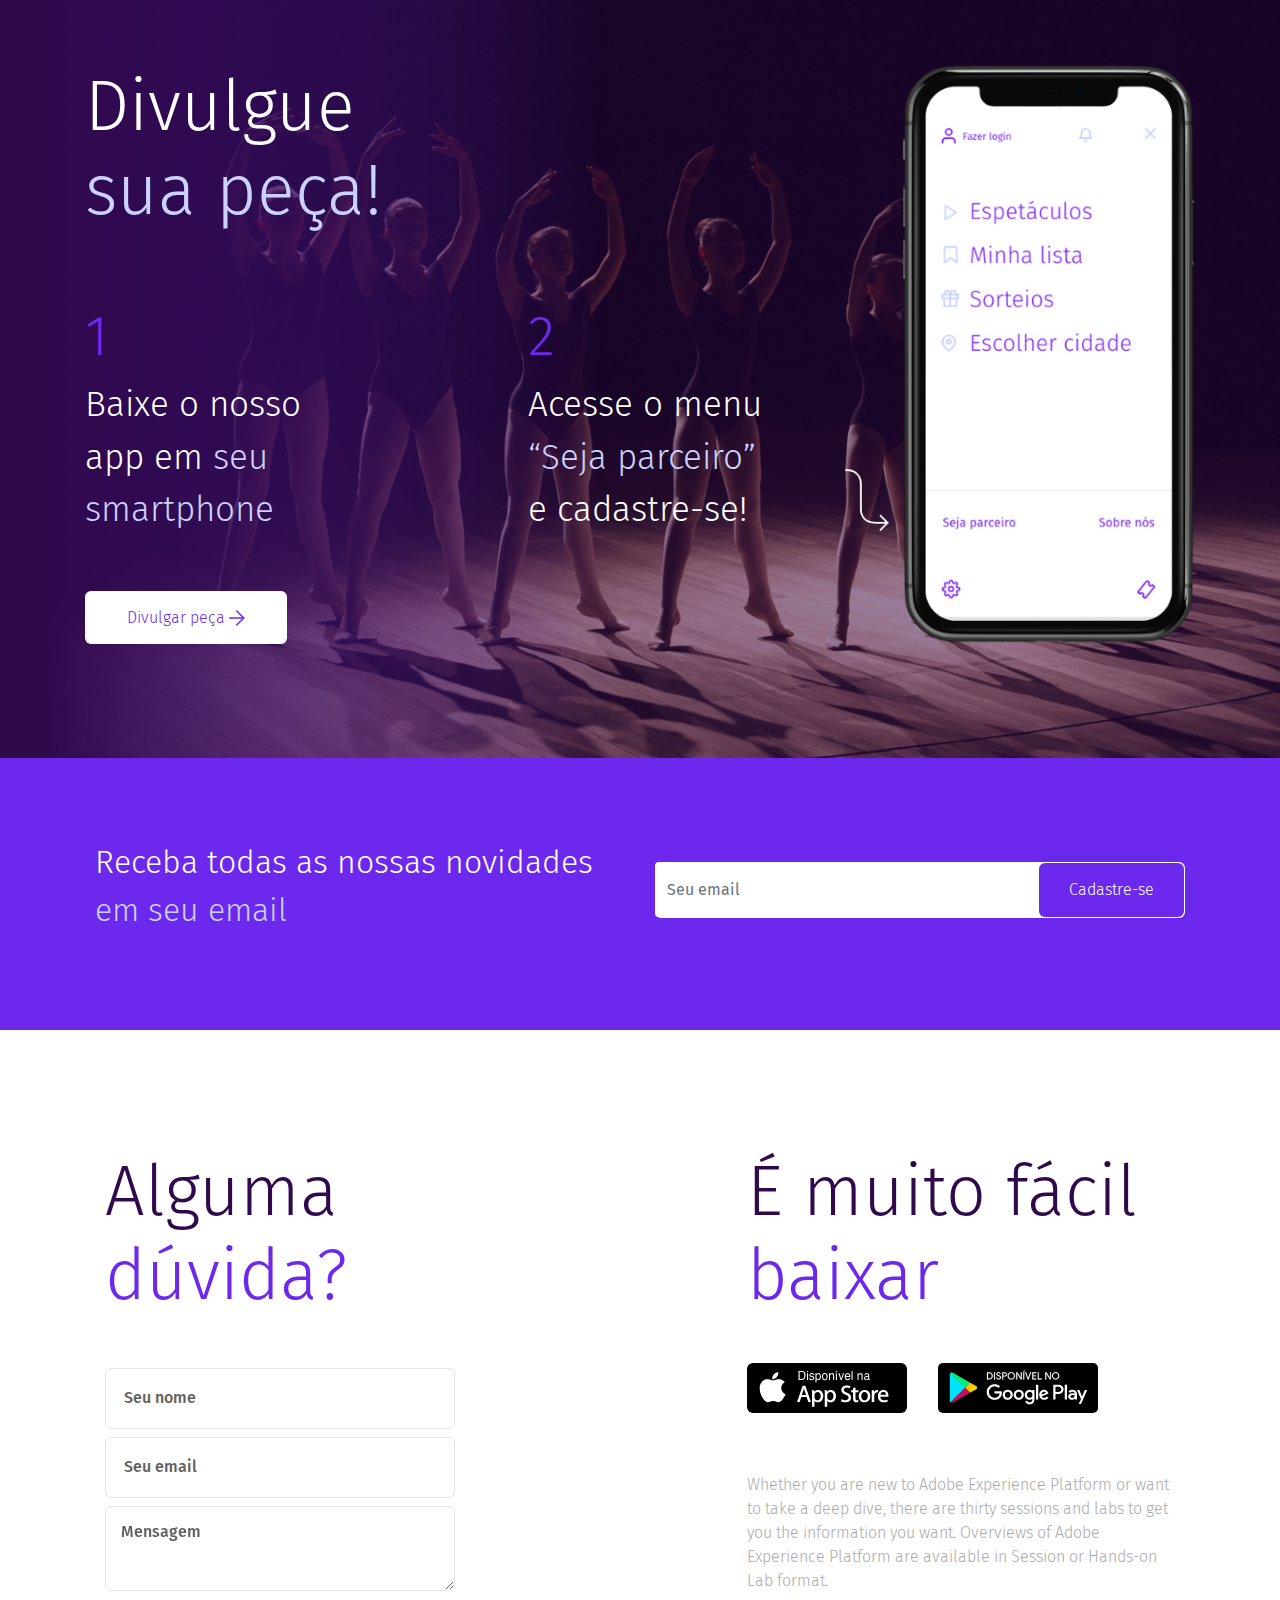
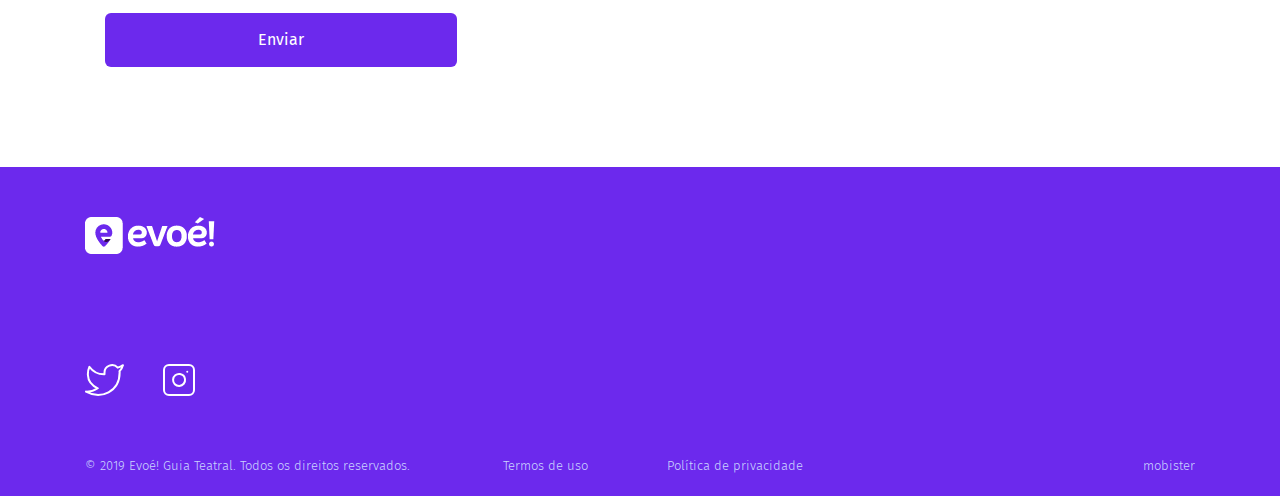
==== commit 460883a0: "correções no mobile" ====
--- a/index.html
+++ b/index.html
@@ -1,31 +1,55 @@
-<!doctype html>
+<!DOCTYPE html>
 <html lang="pt-br">
   <head>
     <!-- Required meta tags -->
-    <meta charset="utf-8">
-    <meta name="viewport" content="width=device-width, initial-scale=1, shrink-to-fit=no">
+    <meta charset="utf-8" />
+    <meta
+      name="viewport"
+      content="width=device-width, initial-scale=1, shrink-to-fit=no"
+    />
 
     <!-- Bootstrap CSS -->
-    <link rel="stylesheet" href="https://stackpath.bootstrapcdn.com/bootstrap/4.4.1/css/bootstrap.min.css" integrity="sha384-Vkoo8x4CGsO3+Hhxv8T/Q5PaXtkKtu6ug5TOeNV6gBiFeWPGFN9MuhOf23Q9Ifjh" crossorigin="anonymous">
-    <link rel="stylesheet" type="text/css" href="./slick/slick.css">
-    <link rel="stylesheet" type="text/css" href="./slick/slick-theme.css">
-   
-    <link rel="stylesheet" href="css/styles.css">
-
-    <link href="https://fonts.googleapis.com/css?family=Fira+Sans:300,400,500,600,700&display=swap" rel="stylesheet">
-
+    <link
+      rel="stylesheet"
+      href="https://stackpath.bootstrapcdn.com/bootstrap/4.4.1/css/bootstrap.min.css"
+      integrity="sha384-Vkoo8x4CGsO3+Hhxv8T/Q5PaXtkKtu6ug5TOeNV6gBiFeWPGFN9MuhOf23Q9Ifjh"
+      crossorigin="anonymous"
+    />
+    <link rel="stylesheet" type="text/css" href="./slick/slick.css" />
+    <link rel="stylesheet" type="text/css" href="./slick/slick-theme.css" />
+
+    <link rel="stylesheet" href="css/styles.css" />
+
+    <link
+      href="https://fonts.googleapis.com/css?family=Fira+Sans:300,400,500,600,700&display=swap"
+      rel="stylesheet"
+    />
 
     <title>Evoe</title>
   </head>
+
   <body>
 
+    <div class="wrap">
+
+    
     <nav class="navbar navbar-expand-lg" id="mainNav">
       <div class="container">
-        <a class="navbar-brand" href="index.html"><img src="img/logo.png" alt="" class="img-fluid"></a>
-        <button class="navbar-toggler navbar-toggler-right collapsed" type="button" data-toggle="collapse" data-target="#navbarResponsive" aria-controls="navbarResponsive" aria-expanded="false" aria-label="Toggle navigation">
+        <a class="navbar-brand" href="index.html"
+          ><img src="img/logo.png" alt="" class="img-fluid"
+        /></a>
+        <button
+          class="navbar-toggler navbar-toggler-right collapsed"
+          type="button"
+          data-toggle="collapse"
+          data-target="#navbarResponsive"
+          aria-controls="navbarResponsive"
+          aria-expanded="false"
+          aria-label="Toggle navigation"
+        >
           <span class="navbar-toggler-icon"></span>
         </button>
-        <div class="navbar-collapse collapse" id="navbarResponsive" >
+        <div class="navbar-collapse collapse" id="navbarResponsive">
           <ul class="navbar-nav ml-auto">
             <li class="nav-item botao-duvidas">
               <a class="nav-link" href="#">Dúvidas</a>
@@ -34,441 +58,760 @@
               <a class="nav-link botao-area d-flex" href="#">
                 <svg width="14" height="16" viewBox="0 0 14 16">
                   <g id="users" transform="translate(-0.25 -2.25)">
-                    <path id="Caminho_236" data-name="Caminho 236" d="M14,19.875V18.25A3.25,3.25,0,0,0,10.75,15H4.25A3.25,3.25,0,0,0,1,18.25v1.625" transform="translate(0 -2.25)" fill="none" stroke="#6c29ed" stroke-linecap="round" stroke-linejoin="round" stroke-width="1.5"/>
-                    <circle id="Elipse_21" data-name="Elipse 21" cx="3.25" cy="3.25" r="3.25" transform="translate(4.25 3)" stroke-width="1.5" stroke="#6c29ed" stroke-linecap="round" stroke-linejoin="round" fill="none"/>
+                    <path
+                      id="Caminho_236"
+                      data-name="Caminho 236"
+                      d="M14,19.875V18.25A3.25,3.25,0,0,0,10.75,15H4.25A3.25,3.25,0,0,0,1,18.25v1.625"
+                      transform="translate(0 -2.25)"
+                      fill="none"
+                      stroke="#6c29ed"
+                      stroke-linecap="round"
+                      stroke-linejoin="round"
+                      stroke-width="1.5"
+                    />
+                    <circle
+                      id="Elipse_21"
+                      data-name="Elipse 21"
+                      cx="3.25"
+                      cy="3.25"
+                      r="3.25"
+                      transform="translate(4.25 3)"
+                      stroke-width="1.5"
+                      stroke="#6c29ed"
+                      stroke-linecap="round"
+                      stroke-linejoin="round"
+                      fill="none"
+                    />
                   </g>
                 </svg>
-                
+
                 <span class="txt-botao-area">Área do parceiro</span>
               </a>
             </li>
           </ul>
         </div>
-      
+      </div>
     </nav>
-    
 
     <div class="container">
-        <div class="row">
-          <div class="col-md-7">
-            <h1 class="enfase1"><span class="cor1"> Se a vida é um espetáculo,</span> posso ser seu guia</h1>
-            <a href="http://" class="botao2 d-block d-lg-inline">Baixar app <svg xmlns="http://www.w3.org/2000/svg" width="15.5" height="16.121" viewBox="0 0 15.5 16.121">
+      <div class="row">
+        <div class="col-md-7">
+          <h1 class="enfase1">
+            <span class="cor1"> Se a vida é um espetáculo,</span> posso ser seu
+            guia
+          </h1>
+          <a href="http://" class="botao2 d-block d-lg-inline"
+            >Baixar app
+            <svg
+              xmlns="http://www.w3.org/2000/svg"
+              width="15.5"
+              height="16.121"
+              viewBox="0 0 15.5 16.121"
+            >
               <g id="arrow-right" transform="translate(-4.25 -3.939)">
-                <line id="Linha_48" data-name="Linha 48" x2="14" transform="translate(5 12)" fill="none" stroke="#fff" stroke-linecap="round" stroke-linejoin="round" stroke-width="1.5"/>
-                <path id="Caminho_237" data-name="Caminho 237" d="M12,5l7,7-7,7" fill="none" stroke="#fff" stroke-linecap="round" stroke-linejoin="round" stroke-width="1.5"/>
+                <line
+                  id="Linha_48"
+                  data-name="Linha 48"
+                  x2="14"
+                  transform="translate(5 12)"
+                  fill="none"
+                  stroke="#fff"
+                  stroke-linecap="round"
+                  stroke-linejoin="round"
+                  stroke-width="1.5"
+                />
+                <path
+                  id="Caminho_237"
+                  data-name="Caminho 237"
+                  d="M12,5l7,7-7,7"
+                  fill="none"
+                  stroke="#fff"
+                  stroke-linecap="round"
+                  stroke-linejoin="round"
+                  stroke-width="1.5"
+                />
               </g>
             </svg>
+          </a>
+
+          <br />
+
+          <img src="img/disponivel.png" alt="" class="img-fluid disponivel" />
+        </div>
+        <div class="col-md-5">
+          <img
+            src="img/celular.png"
+            alt=""
+            class="img-fluid float-right celular"
+          />
+        </div>
+      </div>
+    </div>
+
+    <section class="section1">
+      <div class="container">
+        <div class="row">
+          <div class="col-md-12">
+            <p class="d-none d-lg-block">O que é Evoé!?</p>
+            <h1>
+              Mais conforto e<br />
+              praticidade —
+              <span class="destaque"
+                >Um guia teatral para os melhores espetáculos de São
+                Paulo!</span
+              >
+            </h1>
+          </div>
+        </div>
+      </div>
+    </section>
+
+    <section class="section2">
+      <div class="container">
+        <div class="row">
+          <div class="col-md-5">
+            <h1>
+              Fácil<br />
+              <span class="cor1">usar</span>
+            </h1>
+            <p class="subtexto">
+              Nada de longos cadastros e demora para abrir. No Evoé! com poucos
+              cliques você fica por dentro de todo o circuito teatral
+              alternativo e principal de São Paulo.
+            </p>
+            <img
+              src="img/facilUsar.png"
+              class="img-composicao img-fluid d-md-none d-lg-none"
+              alt=""
+            />
+          </div>
+        </div>
+      </div>
+    </section>
+
+    <section class="section3">
+      <div class="container">
+        <div class="row">
+          <div class="col-md-5 offset-md-7">
+            <h1>
+              Fácil<br />
+              <span class="cor1">escolher</span>
+            </h1>
+            <p class="subtexto">
+              Acabou aquela história de perder tempo procurando um espetáculo.
+              Agora você encontra todas em um só lugar.
+            </p>
+            <img
+              src="img/img-facil-mobile.png"
+              class="img-composicao img-fluid d-md-none d-lg-none"
+              alt=""
+            />
+          </div>
+        </div>
+      </div>
+    </section>
+
+    <section class="section4">
+      <div class="container">
+        <div class="row">
+          <div class="col-md-5">
+            <h1>
+              Difícil<br />
+              <span class="cor1">ficar sem</span>
+            </h1>
+            <p class="subtexto">
+              No Evoé! além de você encontrar com facilidade o espetáculo ideal,
+              personalizado de acordo com as suas preferências, você pode fazer
+              uma lista de desejos, avaliar as peças, participar de sorteios e
+              muito mais.
+            </p>
+            <a href="#" class="botao3 d-block d-lg-inline"
+              >Quero baixar agora
+              <svg
+                xmlns="http://www.w3.org/2000/svg"
+                width="15.5"
+                height="16.121"
+                viewBox="0 0 15.5 16.121"
+              >
+                <g id="arrow-right" transform="translate(-4.25 -3.939)">
+                  <line
+                    id="Linha_48"
+                    data-name="Linha 48"
+                    x2="14"
+                    transform="translate(5 12)"
+                    fill="none"
+                    stroke="#6c29ed"
+                    stroke-linecap="round"
+                    stroke-linejoin="round"
+                    stroke-width="1.5"
+                  />
+                  <path
+                    id="Caminho_237"
+                    data-name="Caminho 237"
+                    d="M12,5l7,7-7,7"
+                    fill="none"
+                    stroke="#6c29ed"
+                    stroke-linecap="round"
+                    stroke-linejoin="round"
+                    stroke-width="1.5"
+                  />
+                </g>
+              </svg>
             </a>
-
-            <br/>
-
-            <img src="img/disponivel.png" alt="" class="img-fluid disponivel">
-          </div>
-          <div class="col-md-5">
-            <img src="img/celular.png" alt="" class="img-fluid float-right celular">
-          </div>
-        </div>
-      </div>
-
-    <section class="section1">
-      <div class="container">
-       <div class="row">
-         <div class="col-md-12">
-          <p class="d-none d-lg-block">O que é Evoé!?</p>
-          <h1>Mais conforto e<br/> praticidade — <span class="destaque">Um guia<br/> teatral para os melhores<br/> espetáculos de São Paulo!</span></h1>
-         </div>
-       </div>
+            <img
+              src="img/dificilFicar.png"
+              class="img-composicao img-fluid d-md-none d-lg-none"
+              alt=""
+            />
+          </div>
+        </div>
       </div>
     </section>
 
-    <section class="section2">
-        <div class="container">
-         <div class="row">
-          <div class="col-md-5">
-            <h1>Fácil<br/> <span class="cor1">usar</span></h1>
-            <p class="subtexto">
-              Nada de longos cadastros e demora para abrir. No Evoé! com poucos cliques você fica por dentro de todo o circuito teatral alternativo e principal de São Paulo.
-            </p>
-            <img src="img/facilUsar.png" class="img-composicao img-fluid d-md-none d-lg-none" alt="">
-          </div>
-         </div>
-        </div>
-    </section>
-
-    <section class="section3">
-      <div class="container">
-       <div class="row">
-        <div class="col-md-5 offset-md-7">
-          <h1>Fácil<br/> <span class="cor1">escolher</span></h1>
-          <p class="subtexto">
-            Acabou aquela história de perder tempo procurando um espetáculo. Agora você encontra todas em um só lugar.          </p>
-          <img src="img/facilEscolher.png" class="img-composicao img-fluid d-md-none d-lg-none" alt="">
-        </div>
-       </div>
-      </div>
-  </section>
-
-  <section class="section4">
-    <div class="container">
-     <div class="row">
-      <div class="col-md-5">
-        <h1>Difícil<br/> <span class="cor1">ficar sem</span></h1>
-        <p class="subtexto">
-          No Evoé! além de você encontrar com facilidade o espetáculo ideal, personalizado de acordo com as suas preferências, você pode fazer uma lista de desejos, avaliar as peças, participar de sorteios e muito mais.        </p>
-          <a href="#" class="botao3 d-block d-lg-inline">Quero baixar agora <svg xmlns="http://www.w3.org/2000/svg" width="15.5" height="16.121" viewBox="0 0 15.5 16.121">
-            <g id="arrow-right" transform="translate(-4.25 -3.939)">
-              <line id="Linha_48" data-name="Linha 48" x2="14" transform="translate(5 12)" fill="none" stroke="#6c29ed" stroke-linecap="round" stroke-linejoin="round" stroke-width="1.5"/>
-              <path id="Caminho_237" data-name="Caminho 237" d="M12,5l7,7-7,7" fill="none" stroke="#6c29ed" stroke-linecap="round" stroke-linejoin="round" stroke-width="1.5"/>
-            </g>
-          </svg>
-          </a>
-        <img src="img/dificilFicar.png" class="img-composicao img-fluid d-md-none d-lg-none" alt="">
-      </div>
-     </div>
-    </div>
-</section>
-
-<section class="section5">
-  <div class="container">
-    
-    <div id="carouselExampleIndicators" class="carousel slide d-none d-sm-block" data-ride="carousel">
-
-      
-  
-    
-      <div class="row flex-column-reverse flex-lg-row">
-      
+    <section class="section5">
+      <div class="container">
+        <div
+          id="carouselExampleIndicators"
+          class="carousel slide d-none d-sm-block"
+          data-ride="carousel"
+        >
+          <div class="row flex-column-reverse flex-lg-row">
             <div class="col-md-8">
-              <h1>Desfrute da melhor <br/><span class="cor1">experiência</span></h1>
+              <h1>
+                Desfrute da melhor <br /><span class="cor1">experiência</span>
+              </h1>
 
               <ol class="carousel-indicators desfrute d-flex d-md-block">
-                <li data-target="#carouselExampleIndicators" data-slide-to="0" class="active">
-                  Agenda de <br/>espetáculos
+                <li
+                  data-target="#carouselExampleIndicators"
+                  data-slide-to="0"
+                  class="active"
+                >
+                  Agenda de <br />espetáculos
                 </li>
                 <li data-target="#carouselExampleIndicators" data-slide-to="1">
-                  Avaliação de <br/>usuários
+                  Avaliação de <br />usuários
                 </li>
                 <li data-target="#carouselExampleIndicators" data-slide-to="2">
-                  Sorteio de <br/>ingressos
+                  Sorteio de <br />ingressos
                 </li>
               </ol>
             </div>
             <div class="col-md-4">
-              
-              <div id="carouselExampleIndicators" class="carousel slide" data-ride="carousel">
+              <div
+                id="carouselExampleIndicators"
+                class="carousel slide"
+                data-ride="carousel"
+              >
                 <ol class="carousel-indicators desfrute2 d-none d-md-flex">
-                  <li data-target="#carouselExampleIndicators" data-slide-to="0" class="active"></li>
-                  <li data-target="#carouselExampleIndicators" data-slide-to="1"></li>
-                  <li data-target="#carouselExampleIndicators" data-slide-to="2"></li>
+                  <li
+                    data-target="#carouselExampleIndicators"
+                    data-slide-to="0"
+                    class="active"
+                  ></li>
+                  <li
+                    data-target="#carouselExampleIndicators"
+                    data-slide-to="1"
+                  ></li>
+                  <li
+                    data-target="#carouselExampleIndicators"
+                    data-slide-to="2"
+                  ></li>
                 </ol>
                 <div class="carousel-inner">
                   <div class="carousel-item active">
-                    <img src="img/app_evoe_03.png" class="d-block w-100" alt="...">
+                    <img
+                      src="img/app_evoe_03.png"
+                      class="d-block w-100"
+                      alt="..."
+                    />
                   </div>
                   <div class="carousel-item">
-                    <img src="img/app_evoe_03.png" class="d-block w-100" alt="...">
+                    <img
+                      src="img/app_evoe_03.png"
+                      class="d-block w-100"
+                      alt="..."
+                    />
                   </div>
                   <div class="carousel-item">
-                    <img src="img/app_evoe_03.png" class="d-block w-100" alt="...">
+                    <img
+                      src="img/app_evoe_03.png"
+                      class="d-block w-100"
+                      alt="..."
+                    />
                   </div>
                 </div>
               </div>
             </div>
-      </div>
-      </div>
-    </div>
-
-    
-    
-    <div class="wrap-carousel  d-block d-sm-none">
-      <h1>Desfrute da melhor <br/><span class="cor1">experiência</span></h1>
-      <div class="center slider">
-        <div class="cont-slider">
-          <img src="img/app_evoe_03.png"  alt="...">
-          <div class="carousel-icones agenda">
-            Agenda de <br/>espetáculos
-          </div>
-        </div>
-        <div class="cont-slider">
-          <img src="img/app_evoe_03.png"  alt="...">
-          <div class="carousel-icones avaliacao">
-            Avaliação de<br/>usuários
-          </div>
-        </div>
-        <div class="cont-slider">
-          <img src="img/app_evoe_03.png"  alt="...">
-          <div class="carousel-icones sorteio">
-            Sorteio de<br/>ingressos
-          </div>
-        </div>
-      
-      </div>
-    </div>
-</section>
-
-<section class="section6">
-  <div class="container">
-  
-    <div class='row'>
-      <div class='col-md-6'>
-        <div class="carousel slide sq-crousal4" data-ride="carousel" id="sq-crousal4" >
-          <!-- Bottom Carousel Indicators -->
-          <ol class="carousel-indicators">
-            <li data-target="#sq-crousal4" data-slide-to="0" class="active"></li>
-            <li data-target="#sq-crousal4" data-slide-to="1"></li>
-            <li data-target="#sq-crousal4" data-slide-to="2"></li>
-          </ol>
+          </div>
+        </div>
+      </div>
+
+      <div class="wrap-carousel  d-block d-sm-none">
+        <h1>Desfrute da melhor <br /><span class="cor1">experiência</span></h1>
+
+
+        <section class="variable slider">
+          <div class="cont-slider">
+            <img src="img/app_evoe_03.png" alt="..." />
+            <div class="carousel-icones agenda">
+              Agenda de <br />espetáculos
+            </div>
+          </div>
+          <div class="cont-slider">
+            <img src="img/app_evoe_03.png" alt="..." />
+            <div class="carousel-icones avaliacao">
+              Avaliação de<br />usuários
+            </div>
+          </div>
+          <div class="cont-slider">
+            <img src="img/app_evoe_03.png" alt="..." />
+            <div class="carousel-icones sorteio">
+              Sorteio de<br />ingressos
+            </div>
+          </div>
           
-          <!-- Carousel Slides / Quotes -->
-          <div class="carousel-inner">
-          
-            <!-- Quote 1 -->
-            <div class="carousel-item active">
-              <blockquote>
-                <div class="row">
-                  <div class="col-md-10 d-block">
-                    <p class="testimonial">“Create fluid interactions and high fidelity prototypes and then preview faster than ever”.</p>
-                    <img class="rounded-circle float-left" src="https://www.tutorialrepublic.com/examples/images/clients/4.jpg" >
-                    <div class="feedback-text h-30 d-md-flex d-block justify-content-center flex-column">
-                          
-                            <p class="nome">Someone famous</p>
-                              <p class="cargo">Produtora no Theatro Municipal<br/> de São Paulo
-                            </p>
+        </section>
+
+
+        <!-- <div class="center slider">
+          <div class="cont-slider">
+            <img src="img/app_evoe_03.png" alt="..." />
+            <div class="carousel-icones agenda">
+              Agenda de <br />espetáculos
+            </div>
+          </div>
+          <div class="cont-slider">
+            <img src="img/app_evoe_03.png" alt="..." />
+            <div class="carousel-icones avaliacao">
+              Avaliação de<br />usuários
+            </div>
+          </div>
+          <div class="cont-slider">
+            <img src="img/app_evoe_03.png" alt="..." />
+            <div class="carousel-icones sorteio">Sorteio de<br />ingressos</div>
+          </div>
+        </div> -->
+      </div>
+    </section>
+
+    <section class="section6">
+      <div class="container">
+        <div class="row">
+          <div class="col-md-6">
+            <div
+              class="carousel slide sq-crousal4"
+              data-ride="carousel"
+              id="sq-crousal4"
+            >
+              <!-- Bottom Carousel Indicators -->
+              <ol class="carousel-indicators">
+                <li
+                  data-target="#sq-crousal4"
+                  data-slide-to="0"
+                  class="active"
+                ></li>
+                <li data-target="#sq-crousal4" data-slide-to="1"></li>
+                <li data-target="#sq-crousal4" data-slide-to="2"></li>
+              </ol>
+
+              <!-- Carousel Slides / Quotes -->
+              <div class="carousel-inner">
+                <!-- Quote 1 -->
+                <div class="carousel-item active">
+                  <blockquote>
+                    <div class="row">
+                      <div class="col-md-10 d-block">
+                        <p class="testimonial">
+                          “Create fluid interactions and high fidelity
+                          prototypes and then preview faster than ever”.
+                        </p>
+                        <img
+                          class="rounded-circle float-left"
+                          src="https://www.tutorialrepublic.com/examples/images/clients/4.jpg"
+                        />
+                        <div
+                          class="feedback-text h-30 d-md-flex d-block justify-content-center flex-column"
+                        >
+                          <p class="nome">Someone famous</p>
+                          <p class="cargo">
+                            Produtora no Theatro Municipal<br />
+                            de São Paulo
+                          </p>
+                        </div>
+                      </div>
                     </div>
-                  </div>
+                  </blockquote>
                 </div>
-              </blockquote>
-            </div>
-            <!-- Quote 2 -->
-            <div class="carousel-item">
-          <blockquote>
-            <div class="row">
-              <div class="col-md-10 d-block">
-                <p class="testimonial">“Create fluid interactions and high fidelity prototypes and then preview faster than ever”.</p>
-                <img class="rounded-circle float-left" src="https://www.tutorialrepublic.com/examples/images/clients/4.jpg" >
-                <div class="feedback-text h-30 d-flex justify-content-center flex-column pl-3">
-                      
-                        <p class="nome">Someone famous</p>
-                          <p class="cargo">Produtora no Theatro Municipal<br/> de São Paulo
+                <!-- Quote 2 -->
+                <div class="carousel-item">
+                  <blockquote>
+                    <div class="row">
+                      <div class="col-md-10 d-block">
+                        <p class="testimonial">
+                          “Create fluid interactions and high fidelity
+                          prototypes and then preview faster than ever”.
                         </p>
+                        <img
+                          class="rounded-circle float-left"
+                          src="https://www.tutorialrepublic.com/examples/images/clients/4.jpg"
+                        />
+                        <div
+                          class="feedback-text h-30 d-flex justify-content-center flex-column pl-3"
+                        >
+                          <p class="nome">Someone famous</p>
+                          <p class="cargo">
+                            Produtora no Theatro Municipal<br />
+                            de São Paulo
+                          </p>
+                        </div>
+                      </div>
+                    </div>
+                  </blockquote>
                 </div>
-              </div>
-            </div>
-          </blockquote>
-            </div>
-            <!-- Quote 3 -->
-            <div class="carousel-item">
-              <blockquote>
-                <div class="col-md-10 d-block">
-                  <p class="testimonial">“Create fluid interactions and high fidelity prototypes and then preview faster than ever”.</p>
-                  <img class="rounded-circle float-left" src="https://www.tutorialrepublic.com/examples/images/clients/4.jpg" >
-                  <div class="feedback-text h-30 d-flex justify-content-center flex-column pl-3">
-                        
+                <!-- Quote 3 -->
+                <div class="carousel-item">
+                  <blockquote>
+                    <div class="row">
+                      <div class="col-md-10 d-block">
+                        <p class="testimonial">
+                          “Create fluid interactions and high fidelity
+                          prototypes and then preview faster than ever”.
+                        </p>
+                        <img
+                          class="rounded-circle float-left"
+                          src="https://www.tutorialrepublic.com/examples/images/clients/4.jpg"
+                        />
+                        <div
+                          class="feedback-text h-30 d-flex justify-content-center flex-column pl-3"
+                        >
                           <p class="nome">Someone famous</p>
-                            <p class="cargo">Produtora no Theatro Municipal<br/> de São Paulo
+                          <p class="cargo">
+                            Produtora no Theatro Municipal<br />
+                            de São Paulo
                           </p>
-                  </div>
+                        </div>
+                      </div>
+                    </div>
+                  </blockquote>
                 </div>
-                  </div>
-              </blockquote>
-            </div>
-          </div>
-          
-          <!-- Carousel Buttons Next/Prev -->
-           <!-- Left and right controls -->
-        <a class="carousel-control-prev" href="#sq-crousal4" data-slide="prev">
-        <span class="fa fa-angle-left"></span>
-        </a>
-        <a class="carousel-control-next" href="#sq-crousal4" data-slide="next">
-        <span class="fa fa-angle-right"></span>
-        </a>
-        </div>                          
-      </div>
-
-  </div>
-</section>
-
-<section class="section7">
-  <div class="container">
-    <div class="row">
-      <div class="col-md-8">
-        <h1>Divulgue <span class="destaque">sua peça!</span></h1>
-
-        
-        <div class="row d-none d-sm-flex">
-          <div class="col-7">
-            <h4 class="numero-passo">1</h4>
-            <p class="passo">
-              Baixe o nosso<br> app em <span class="destaque"> seu smartphone</span>
-            </p>
-            <a href="http://" class="botao3 d-none d-md-block d-lg-inline">Divulgar peça <svg xmlns="http://www.w3.org/2000/svg" width="15.5" height="16.121" viewBox="0 0 15.5 16.121">
-              <g id="arrow-right" transform="translate(-4.25 -3.939)">
-                <line id="Linha_48" data-name="Linha 48" x2="14" transform="translate(5 12)" fill="none" stroke="#6c29ed" stroke-linecap="round" stroke-linejoin="round" stroke-width="1.5"></line>
-                <path id="Caminho_237" data-name="Caminho 237" d="M12,5l7,7-7,7" fill="none" stroke="#6c29ed" stroke-linecap="round" stroke-linejoin="round" stroke-width="1.5"></path>
-              </g>
-            </svg></a>
-          </div>
-          <div class="col-5">
-            <h4 class="numero-passo">2</h4>
-            <p class="passo">
-              Acesse o menu <br><span class="destaque">“Seja parceiro”</span><br> e cadastre-se!
-            </p>
-          </div>
-        </div>
-      </div>
-      <div class="col-md-4 d-none d-sm-block">
-        <img src="img/aplicacao_evoe.png" alt="" class="img-fluid float-right">
-      </div>
-    </div>
-    <div class="row">
-      <div class="col-xs-12 col-sm-8">
-
-
-        <div class="row d-block d-sm-none">
-          <div class="app">
-            <ul class="hs full">
-              <li class="item">
+              </div>
+
+              <!-- Carousel Buttons Next/Prev -->
+              <!-- Left and right controls -->
+              <a
+                class="carousel-control-prev"
+                href="#sq-crousal4"
+                data-slide="prev"
+              >
+                <span class="fa fa-angle-left"></span>
+              </a>
+              <a
+                class="carousel-control-next"
+                href="#sq-crousal4"
+                data-slide="next"
+              >
+                <span class="fa fa-angle-right"></span>
+              </a>
+            </div>
+          </div>
+        </div>
+      </div>
+    </section>
+
+    <section class="section7">
+      <div class="container">
+        <div class="row">
+          <div class="col-md-8">
+            <h1>Divulgue <span class="destaque">sua peça!</span></h1>
+
+            <div class="row d-none d-sm-flex">
+              <div class="col-7">
                 <h4 class="numero-passo">1</h4>
                 <p class="passo">
-                  Baixe o nosso<br> app em <span class="destaque"> seu smartphone</span>
+                  Baixe o nosso<br />
+                  app em <span class="destaque"> seu smartphone</span>
                 </p>
-
+                <a href="http://" class="botao3 d-none d-md-block d-lg-inline"
+                  >Divulgar peça
+                  <svg
+                    xmlns="http://www.w3.org/2000/svg"
+                    width="15.5"
+                    height="16.121"
+                    viewBox="0 0 15.5 16.121"
+                  >
+                    <g id="arrow-right" transform="translate(-4.25 -3.939)">
+                      <line
+                        id="Linha_48"
+                        data-name="Linha 48"
+                        x2="14"
+                        transform="translate(5 12)"
+                        fill="none"
+                        stroke="#6c29ed"
+                        stroke-linecap="round"
+                        stroke-linejoin="round"
+                        stroke-width="1.5"
+                      ></line>
+                      <path
+                        id="Caminho_237"
+                        data-name="Caminho 237"
+                        d="M12,5l7,7-7,7"
+                        fill="none"
+                        stroke="#6c29ed"
+                        stroke-linecap="round"
+                        stroke-linejoin="round"
+                        stroke-width="1.5"
+                      ></path>
+                    </g></svg
+                ></a>
+              </div>
+              <div class="col-5">
+                <h4 class="numero-passo">2</h4>
+                <p class="passo">
+                  Acesse o menu <br /><span class="destaque"
+                    >“Seja parceiro”</span
+                  ><br />
+                  e cadastre-se!
+                </p>
+              </div>
+            </div>
+          </div>
+          <div class="col-md-4 d-none d-sm-block">
+            <img
+              src="img/aplicacao_evoe.png"
+              alt=""
+              class="img-fluid float-right"
+            />
+          </div>
+        </div>
+        <div class="row">
+          <div class="col-xs-12 col-sm-8">
+            <div class="row d-block d-sm-none">
+              <div class="app">
+                <ul class="hs full">
+                  <li class="item">
+                    <h4 class="numero-passo">1</h4>
+                    <p class="passo">
+                      Baixe o nosso<br />
+                      app em <span class="destaque"> seu smartphone</span>
+                    </p>
+                  </li>
+                  <li class="item">
+                    <h4 class="numero-passo">2</h4>
+                    <p class="passo">
+                      Acesse o menu <br /><span class="destaque"
+                        >“Seja parceiro”</span
+                      ><br />
+                      e cadastre-se!
+                    </p>
+                  </li>
+                </ul>
+              </div>
+              <a href="http://" class="botao3 d-block d-lg-inline"
+                >Divulgar peça
+                <svg
+                  xmlns="http://www.w3.org/2000/svg"
+                  width="15.5"
+                  height="16.121"
+                  viewBox="0 0 15.5 16.121"
+                >
+                  <g id="arrow-right" transform="translate(-4.25 -3.939)">
+                    <line
+                      id="Linha_48"
+                      data-name="Linha 48"
+                      x2="14"
+                      transform="translate(5 12)"
+                      fill="none"
+                      stroke="#6c29ed"
+                      stroke-linecap="round"
+                      stroke-linejoin="round"
+                      stroke-width="1.5"
+                    ></line>
+                    <path
+                      id="Caminho_237"
+                      data-name="Caminho 237"
+                      d="M12,5l7,7-7,7"
+                      fill="none"
+                      stroke="#6c29ed"
+                      stroke-linecap="round"
+                      stroke-linejoin="round"
+                      stroke-width="1.5"
+                    ></path>
+                  </g>
+                </svg>
+              </a>
+            </div>
+          </div>
+        </div>
+      </div>
+    </section>
+
+    <section class="newsletter">
+      <div class="container">
+        <div class="row">
+          <div class="col-md-6">
+            <p>
+              Receba todas as nossas
+              novidades <span class="destaque">em seu email</span>
+            </p>
+          </div>
+          <div class="col-md-6">
+            <form action="/" method="post">
+              <div class="input-group mb-3 group-custom">
+                <input
+                  type="text"
+                  class="form-control inp-newsletter"
+                  placeholder="Seu email"
+                  aria-label="Seu email"
+                  aria-describedby="basic-addon2"
+                />
+                <div class="input-group-append">
+                  <button type="submit" id="basic-addon2"><span class="d-none d-sm-block">Cadastre-se</span> <span class="d-block d-sm-none"><svg xmlns="http://www.w3.org/2000/svg" width="15.5" height="16.121" viewBox="0 0 15.5 16.121">
+                    <g id="arrow-right" transform="translate(0.75 1.061)">
+                      <line id="Linha_48" data-name="Linha 48" x2="14" transform="translate(0 7)" fill="none" stroke="#fff" stroke-linecap="round" stroke-linejoin="round" stroke-width="1.5"/>
+                      <path id="Caminho_237" data-name="Caminho 237" d="M12,5l7,7-7,7" transform="translate(-5 -5)" fill="none" stroke="#fff" stroke-linecap="round" stroke-linejoin="round" stroke-width="1.5"/>
+                    </g>
+                  </svg>
+                  </span></button>
+                </div>
+              </div>
+            </form>
+          </div>
+        </div>
+      </div>
+    </section>
+
+    <div class="section8">
+      <div class="container">
+        <div class="row">
+          <div class="col-md-7">
+            <h1>Alguma <span class="destaque">dúvida?</span></h1>
+            <form action="" method="post" class="form-duvida">
+              <div class="centered">
+                <label
+                  ><input type="text" class="textfield" required /><span
+                    class="placeholder"
+                    >Seu nome</span
+                  ></label
+                >
+              </div>
+              <div class="centered">
+                <label
+                  ><input type="text" class="textfield" required /><span
+                    class="placeholder"
+                    >Seu email</span
+                  ></label
+                >
+              </div>
+              <div class="is-floating-label">
+                <label>Mensagem</label>
+                <textarea class="textareafield"></textarea>
+              </div>
+              <button class="d-block d-lg-inline bt-enviar">Enviar</button>
+            </form>
+          </div>
+          <div class="col-md-5">
+            <h1>É muito fácil <span class="destaque">baixar</span></h1>
+            <div class="row" style="margin-top: 45px;">
+              <div class="col-md-5 d-flex">
+                <img
+                  src="img/appStore.png"
+                  alt=""
+                  class="img-fluid stores mx-auto mx-sm-0"
+                />
+              </div>
+              <div class="col-md-5 d-flex">
+                <img
+                  src="img/googleplay.png"
+                  alt=""
+                  class="img-fluid stores mx-auto mx-sm-0"
+                />
+              </div>
+            </div>
+            <div class="row">
+              <div class="col-md-12">
+                <p class="text1">
+                  Whether you are new to Adobe Experience Platform or want to
+                  take a deep dive, there are thirty sessions and labs to get
+                  you the information you want. Overviews of Adobe Experience
+                  Platform are available in Session or Hands-on Lab format.
+                </p>
+              </div>
+            </div>
+          </div>
+        </div>
+      </div>
+    </div>
+
+    <footer class="footer">
+      <div class="container">
+        <div class="row">
+          <div class="col-md-12">
+            <img
+              src="img/evoe-rodape.png"
+              class="img-fluid logo-rodape"
+              alt=""
+            />
+
+            <br />
+            <ul class="list-unstyled list-inline list-social">
+              <li class="list-inline-item">
+                <a href="http://">
+                  <img src="img/twitter.svg" alt="" />
+                </a>
               </li>
-              <li class="item">
-                <h4 class="numero-passo">2</h4>
-                  <p class="passo">
-                    Acesse o menu <br><span class="destaque">“Seja parceiro”</span><br> e cadastre-se!
-                  </p>
+              <li class="list-inline-item">
+                <a href="http://">
+                  <img src="img/instagram.svg" alt="" />
+                </a>
               </li>
-              
             </ul>
-          </div>
-          <a href="http://" class="botao3 d-block d-lg-inline">Divulgar peça <svg xmlns="http://www.w3.org/2000/svg" width="15.5" height="16.121" viewBox="0 0 15.5 16.121">
-            <g id="arrow-right" transform="translate(-4.25 -3.939)">
-              <line id="Linha_48" data-name="Linha 48" x2="14" transform="translate(5 12)" fill="none" stroke="#6c29ed" stroke-linecap="round" stroke-linejoin="round" stroke-width="1.5"></line>
-              <path id="Caminho_237" data-name="Caminho 237" d="M12,5l7,7-7,7" fill="none" stroke="#6c29ed" stroke-linecap="round" stroke-linejoin="round" stroke-width="1.5"></path>
-            </g>
-          </svg></a>
-        </div>
-      </div>
-     
-    </div>
+
+            <div class="row institucional">
+              <div class="col-md-4">
+                © 2019 Evoé! Guia Teatral. Todos os direitos reservados.
+              </div>
+              <div
+                class="col-md-2 d-lg-flex justify-content-center align-items-center"
+              >
+                <a href="termos.html">
+                  Termos de uso
+                </a>
+              </div>
+              <div
+                class="col-md-2 d-lg-flex justify-content-center align-items-center"
+              >
+                <a href="politica-privacidade.html">
+                  Política de privacidade
+                </a>
+              </div>
+              <div
+                class="col-md-4 d-lg-flex justify-content-end align-items-center"
+              >
+                <a
+                  class="link-mobister"
+                  href="https://mobister.com.br"
+                  target="_blank"
+                  >mobister</a
+                >
+              </div>
+            </div>
+          </div>
+        </div>
+      </div>
+    </footer>
+
   </div>
-</section>
-
-<section class="newsletter">
-  <div class="container">
-    <div class="row">
-      <div class="col-md-6">
-        <p>Receba todas as nossas<br/> novidades <span class="destaque">em seu email</span></p>
-      </div>
-      <div class="col-md-6">
-        <form action="/" method="post" >
-          <div class="input-group mb-3 group-custom">
-            <input type="text" class="form-control inp-newsletter" placeholder="Seu email" aria-label="Seu email" aria-describedby="basic-addon2">
-            <div class="input-group-append">
-              <button type="submit" id="basic-addon2">Cadastre-se</button>
-            </div>
-          </div>
-        </form>
-      </div>
-    </div>
-  </div>
-</section>
-
-<div class="section8">
-  <div class="container">
-    <div class="row">
-      <div class="col-md-7">
-        <h1>Alguma <span class="destaque">dúvida?</span></h1>
-        <form action="" method="post" class="form-duvida">
-            <div class="centered">
-              <label><input type="text" class="textfield" required><span class="placeholder">Seu nome</span></label>
-           </div>
-           <div class="centered">
-            <label><input type="text" class="textfield" required><span class="placeholder">Seu email</span></label>
-          </div>
-          <div class="is-floating-label">
-            <label>Mensagem</label>
-            <textarea class="textareafield"></textarea>
-          </div>
-          <button class="d-block d-lg-inline bt-enviar">Enviar</button>
-        </form>
-      </div>
-      <div class="col-md-5">
-        <h1>É muito fácil <span class="destaque">baixar</span></h1>
-        <div class="row" style="margin-top: 50px;">
-          <div class="col-md-5 d-flex">
-            <img src="img/appStore.png" alt="" class="img-fluid stores mx-auto mx-sm-0">
-          </div>
-          <div class="col-md-5 d-flex">
-            <img src="img/googleplay.png" alt="" class="img-fluid stores mx-auto mx-sm-0">
-          </div>
-        </div>
-        <div class="row">
-          <div class="col-md-12">
-            <p class="text1">Whether you are new to Adobe Experience Platform or want to take a deep dive, there are thirty sessions and labs to get you the information you want. Overviews of Adobe Experience Platform are available in Session or Hands-on Lab format.</p>
-          </div>
-        </div>
-      </div>
-    </div>
-  </div>
-</div>
-
-
-<footer class="footer">
-  <div class="container">
-    <div class="row">
-      <div class="col-md-12">
-        <img src="img/evoe-rodape.png" class="img-fluid logo-rodape" alt="">
-
-        <br> 
-        <ul class="list-unstyled list-inline list-social">
-          <li class="list-inline-item">
-            <a href="http://">
-              <img src="img/twitter.svg" alt="">
-            </a>
-          </li>
-          <li class="list-inline-item">
-            <a href="http://">
-              <img src="img/instagram.svg" alt="">
-            </a>
-          </li>
-        </ul>
-        
-
-       
-        <div class="row institucional">
-          <div class="col-md-4">
-            © 2019 Evoé! Guia Teatral. Todos os direitos reservados.
-          </div>
-          <div class="col-md-2 d-lg-flex justify-content-center align-items-center">
-            <a href="termos.html">
-              Termos de uso
-            </a>
-          </div>
-          <div class="col-md-2 d-lg-flex justify-content-center align-items-center">
-            <a href="politica-privacidade.html">
-              Política de privacidade
-            </a>
-          </div>
-          <div class="col-md-4 d-lg-flex justify-content-end align-items-center">
-            <a class="link-mobister" href="https://mobister.com.br" target="_blank">mobister</a>
-          </div>
-        </div>
-      </div>
-    </div>
-  </div>
-</footer>
-
-  
-
-
-    <script src="https://cdnjs.cloudflare.com/ajax/libs/jquery/3.3.1/jquery.min.js" ></script>
+
+    <script src="https://cdnjs.cloudflare.com/ajax/libs/jquery/3.3.1/jquery.min.js"></script>
     <script src="https://cdn.jsdelivr.net/npm/popper.js@1.16.0/dist/umd/popper.min.js"></script>
-    <script src="https://stackpath.bootstrapcdn.com/bootstrap/4.4.1/js/bootstrap.min.js" ></script>
-    <script src="https://cdnjs.cloudflare.com/ajax/libs/Swiper/4.3.5/js/swiper.min.js" ></script>
-    <script src="./slick/slick.js" type="text/javascript" charset="utf-8"></script>
+    <script src="https://stackpath.bootstrapcdn.com/bootstrap/4.4.1/js/bootstrap.min.js"></script>
+    <script src="https://cdnjs.cloudflare.com/ajax/libs/Swiper/4.3.5/js/swiper.min.js"></script>
+    <script
+      src="./slick/slick.js"
+      type="text/javascript"
+      charset="utf-8"
+    ></script>
     <script src="js/main.js"></script>
   </body>
 </html>
--- a/css/styles.css
+++ b/css/styles.css
@@ -3,20 +3,21 @@
   position: relative;
   height: 100%;
   text-rendering: optimizeLegibility;
--webkit-font-smoothing: antialiased;
--moz-osx-font-smoothing: antialiased;
-}
-
-body {
+  -webkit-font-smoothing: antialiased;
+  -moz-osx-font-smoothing: antialiased;
   font-family: "Fira Sans" !important ;
   font-size: 16px;
   font-weight: 300;
+}
+
+.wrap {
+    overflow: hidden;
 }
 
 p,
 span,
 input {
-  font-weight: 300 !important;
+  font-weight: 300;
 }
 
 /* Login page */
@@ -134,7 +135,6 @@
   -o-transition: ease-in-out 0.2s all;
 }
 
-
 .txt-botao-area {
   /* padding-top: 1px; */
   /* display: inline-block; */
@@ -158,16 +158,17 @@
   border-color: #6c29ed;
 }
 
-.botao-area:hover svg path,.botao-area:hover svg circle {
-    stroke: #fff;
-  }
+.botao-area:hover svg path,
+.botao-area:hover svg circle {
+  stroke: #fff;
+}
 
 .section5 {
   overflow: hidden;
 }
 
 .section5 h1 {
-    margin-bottom: 80px;
+  margin-bottom: 80px;
 }
 
 .enfase1,
@@ -211,14 +212,13 @@
 }
 
 .botao2:hover {
-    background-color: #30094D;
-    color: white;
-    -webkit-transition: all 0.3s ease-in-out;
-    -moz-transition: all 0.3s ease-in-out;
-    -o-transition: all 0.3s ease-in-out;
-    transition: all 0.3s ease-in-out;
-}
-
+  background-color: #30094d;
+  color: white;
+  -webkit-transition: all 0.3s ease-in-out;
+  -moz-transition: all 0.3s ease-in-out;
+  -o-transition: all 0.3s ease-in-out;
+  transition: all 0.3s ease-in-out;
+}
 
 .disponivel {
   margin-top: 80px;
@@ -234,7 +234,7 @@
 }
 
 .section1 p {
-    color: #CAD2FF;
+  color: #cad2ff;
 }
 
 .section7 {
@@ -279,6 +279,7 @@
 .section4 {
   position: relative;
   padding: 113px 60px 165px 60px;
+  /* padding: 158px 60px 145px 60px; */
 }
 
 .section2::before,
@@ -319,7 +320,7 @@
   color: #606060;
   margin-top: 15px;
   margin-bottom: 40px;
-  font-weight: 600;
+  font-weight: 400;
 }
 
 .section4 h1 {
@@ -356,24 +357,22 @@
 }
 
 .botao3:hover {
-    background-color: #30094D;
-    color: white;
-    padding: 17px 42px;
-    border-radius: 6px;
-    position: relative;
-    z-index: 4;
-    text-align: center;
-    transition: ease-in-out 0.2s all;
-    -webkit-transition: ease-in-out 0.2s all;
-    -moz-transition: ease-in-out 0.2s all;
-    -o-transition: ease-in-out 0.2s all;
-}
-
-
-.botao3:hover svg path ,
-.botao3:hover svg line
-{
-    stroke: white;
+  background-color: #30094d;
+  color: white;
+  padding: 17px 42px;
+  border-radius: 6px;
+  position: relative;
+  z-index: 4;
+  text-align: center;
+  transition: ease-in-out 0.2s all;
+  -webkit-transition: ease-in-out 0.2s all;
+  -moz-transition: ease-in-out 0.2s all;
+  -o-transition: ease-in-out 0.2s all;
+}
+
+.botao3:hover svg path,
+.botao3:hover svg line {
+  stroke: white;
 }
 
 .privacidade .wrapper {
@@ -440,6 +439,7 @@
   color: #30094d;
   font-weight: 300;
   font-size: 4.375rem;
+  width: 420px;
 }
 
 .section8 h1 .destaque {
@@ -453,6 +453,10 @@
   border-radius: 6px;
   box-shadow: none;
   width: 350px;
+  transition: ease-in-out 0.2s all;
+  -webkit-transition: ease-in-out 0.2s all;
+  -moz-transition: ease-in-out 0.2s all;
+  -o-transition: ease-in-out 0.2s all;
 }
 
 .form-duvida {
@@ -477,12 +481,20 @@
   font-weight: 500;
   font-size: 16px;
   padding: 5px;
+  transition: ease-in-out 0.2s all;
+  -webkit-transition: ease-in-out 0.2s all;
+  -moz-transition: ease-in-out 0.2s all;
+  -o-transition: ease-in-out 0.2s all;
 }
 .textfield:focus,
 .is-floating-label.is-focused textarea.textareafield {
   border: 1px solid #6c29ed;
   outline: none;
   color: #6c29ed;
+  transition: ease-in-out 0.2s all;
+  -webkit-transition: ease-in-out 0.2s all;
+  -moz-transition: ease-in-out 0.2s all;
+  -o-transition: ease-in-out 0.2s all;
 }
 input:focus ~ span,
 input:not(:focus):valid ~ span {
@@ -512,6 +524,9 @@
   border-radius: 6px;
   z-index: 1;
   width: 350px;
+  font-weight: 500;
+  color: #606060 !important;
+  opacity: 1;
 }
 
 .is-floating-label {
@@ -532,6 +547,8 @@
   z-index: 10;
   left: 16px;
   top: 14px;
+  font-weight: 500;
+  color: #606060;
 }
 .is-floating-label.is-focused label {
   transform: translateY(-10px);
@@ -553,12 +570,12 @@
 }
 
 .bt-enviar:hover {
-    background-color: #30094D;
-    color: white;
-    -webkit-transition: all 0.3s ease-in-out;
-    -moz-transition: all 0.3s ease-in-out;
-    -o-transition: all 0.3s ease-in-out;
-    transition: all 0.3s ease-in-out;
+  background-color: #30094d;
+  color: white;
+  -webkit-transition: all 0.3s ease-in-out;
+  -moz-transition: all 0.3s ease-in-out;
+  -o-transition: all 0.3s ease-in-out;
+  transition: all 0.3s ease-in-out;
 }
 
 .footer {
@@ -649,7 +666,7 @@
 }
 
 .feedback-text {
-    padding-left: 30px;
+  padding-left: 30px;
 }
 
 .feedback-text p {
@@ -680,7 +697,7 @@
 }
 
 .section5 {
-    padding: 120px 90px 138px 90px;
+  padding: 120px 90px 138px 90px;
 }
 
 .desfrute {
@@ -790,21 +807,57 @@
   background-color: #6c29ed;
 }
 
-.section5 .slick-slide {
+/* .section5 .slick-slide {
   opacity: 0.2;
 }
 
 .section5 .slick-current {
   opacity: 1;
-}
-
-.slick-slide img {
+} */
+
+/* .slick-slide img {
   width: inherit;
-}
-
+} */
+/* 
 .cont-slider {
   padding: 0 60px 0 20px;
-}
+  width: 80% !important;
+}
+
+.cont-slider img {
+
+} */
+  .slider {
+      /* width: 50%; */
+      /* margin: 100px auto; */
+  }
+
+  .slick-slide {
+    margin: 0px -137px;
+  }
+
+  .slick-slide img {
+    width: 100%;
+  }
+
+  .slick-slide {
+    transition: all ease-in-out .3s;
+    opacity: .2;
+  }
+  
+  .slick-active {
+    opacity: .5;
+  }
+
+  .slick-current {
+    opacity: 1;
+  }
+
+  .cont-slider {
+    padding: 0px 100px;
+    width: 82% !important;
+  }
+
 
 :root {
   --gutter: 30px;
@@ -834,8 +887,8 @@
   padding: 0 0px;
   overflow-x: scroll;
   scroll-snap-type: x proximity;
-  padding-bottom: calc(0.75 * var(--gutter));
-  margin-bottom: calc(-0.25 * var(--gutter));
+  padding-bottom: 0;
+  margin-bottom: 0;
 }
 
 .hs > li:last-child {
@@ -849,8 +902,6 @@
 
 .app {
   width: 412px;
-  /* height: 667px; */
-  /* background: #DBD0BC; */
   overflow-y: scroll;
 }
 
@@ -895,7 +946,8 @@
   }
 
   .section1 {
-    padding: 55px 27px;
+    padding: 110px 71px 65px 0;
+    margin-top: 50px;
   }
 
   .section1 h1,
@@ -904,7 +956,7 @@
   .privacidade h1,
   .section5 h1,
   .section4 h1 {
-    font-size: 2rem;
+    font-size: 1.89rem;
   }
 
   .section2,
@@ -914,16 +966,18 @@
   .section7,
   .section8,
   .newsletter {
-    padding: 40px 0;
+    padding: 40px 57px 0 0;
     margin: 0;
   }
 
   .section6 {
-      padding: 55px 0 90px 0;
+    padding: 55px 0 90px 0;
   }
 
   .section5 h1 {
-      margin-left: 30px;
+    margin-left: 30px;
+    margin-bottom: 30px;
+    margin-top: 0;
   }
 
   .section2::before,
@@ -947,7 +1001,11 @@
   }
 
   .section3 .img-composicao {
-    margin-left: -5vw;
+    margin-left: -5vw !important;
+  }
+
+  .section3 .subtexto {
+    margin-bottom: 25px;
   }
 
   .desfrute {
@@ -969,13 +1027,26 @@
     margin-right: 17px;
   }
 
+  .section4 {
+    padding: 58px 5px 0 0;
+  }
+
+  .section5 {
+      padding-top: 62px;
+      padding-right: 0;
+  }
+
+  .section4 .subtexto {
+      margin-bottom: 12px;
+  }
+
   .row-mobile-custom {
     width: 140%;
   }
 
   .section8 h1 {
     margin-top: 50px;
-    font-size: 2.7rem;
+    font-size: 2.4rem;
   }
 
   .stores {
@@ -986,6 +1057,7 @@
   .centered .textfield,
   textarea.textareafield {
     width: 100%;
+    /* font-weight: 400; */
   }
 
   .bt-enviar {
@@ -998,36 +1070,62 @@
   }
 
   .botao3 {
-    margin: 0 20px;
+    margin: 0px 20px 0 0;
+    top: 94px;
   }
 
   .desfrute {
     margin-left: 0;
   }
-}
-
-
-@-o-keyframes fadein{
-    from {
-        opacity: 0;
-      }
-      to {
-        opacity: 1;
-      }
-  }
-  @-moz-keyframes fadein{
-    from {
-        opacity: 0;
-      }
-      to {
-        opacity: 1;
-      }
-  }
-  @-webkit-keyframes fadein{
-    from {
-        opacity: 0;
-      }
-      to {
-        opacity: 1;
-      }
-    }
+
+  .newsletter {
+      padding: 55px 0;
+  }
+
+  .section8 {
+
+padding: 0;
+
+}
+.bt-enviar {
+    padding: 15px;
+}
+
+.text1 {
+    margin-bottom: 90px;
+}
+
+.section7 .botao3 {
+    
+top: -45px;
+    
+left: 21px;
+}
+
+
+}
+
+@-o-keyframes fadein {
+  from {
+    opacity: 0;
+  }
+  to {
+    opacity: 1;
+  }
+}
+@-moz-keyframes fadein {
+  from {
+    opacity: 0;
+  }
+  to {
+    opacity: 1;
+  }
+}
+@-webkit-keyframes fadein {
+  from {
+    opacity: 0;
+  }
+  to {
+    opacity: 1;
+  }
+}
